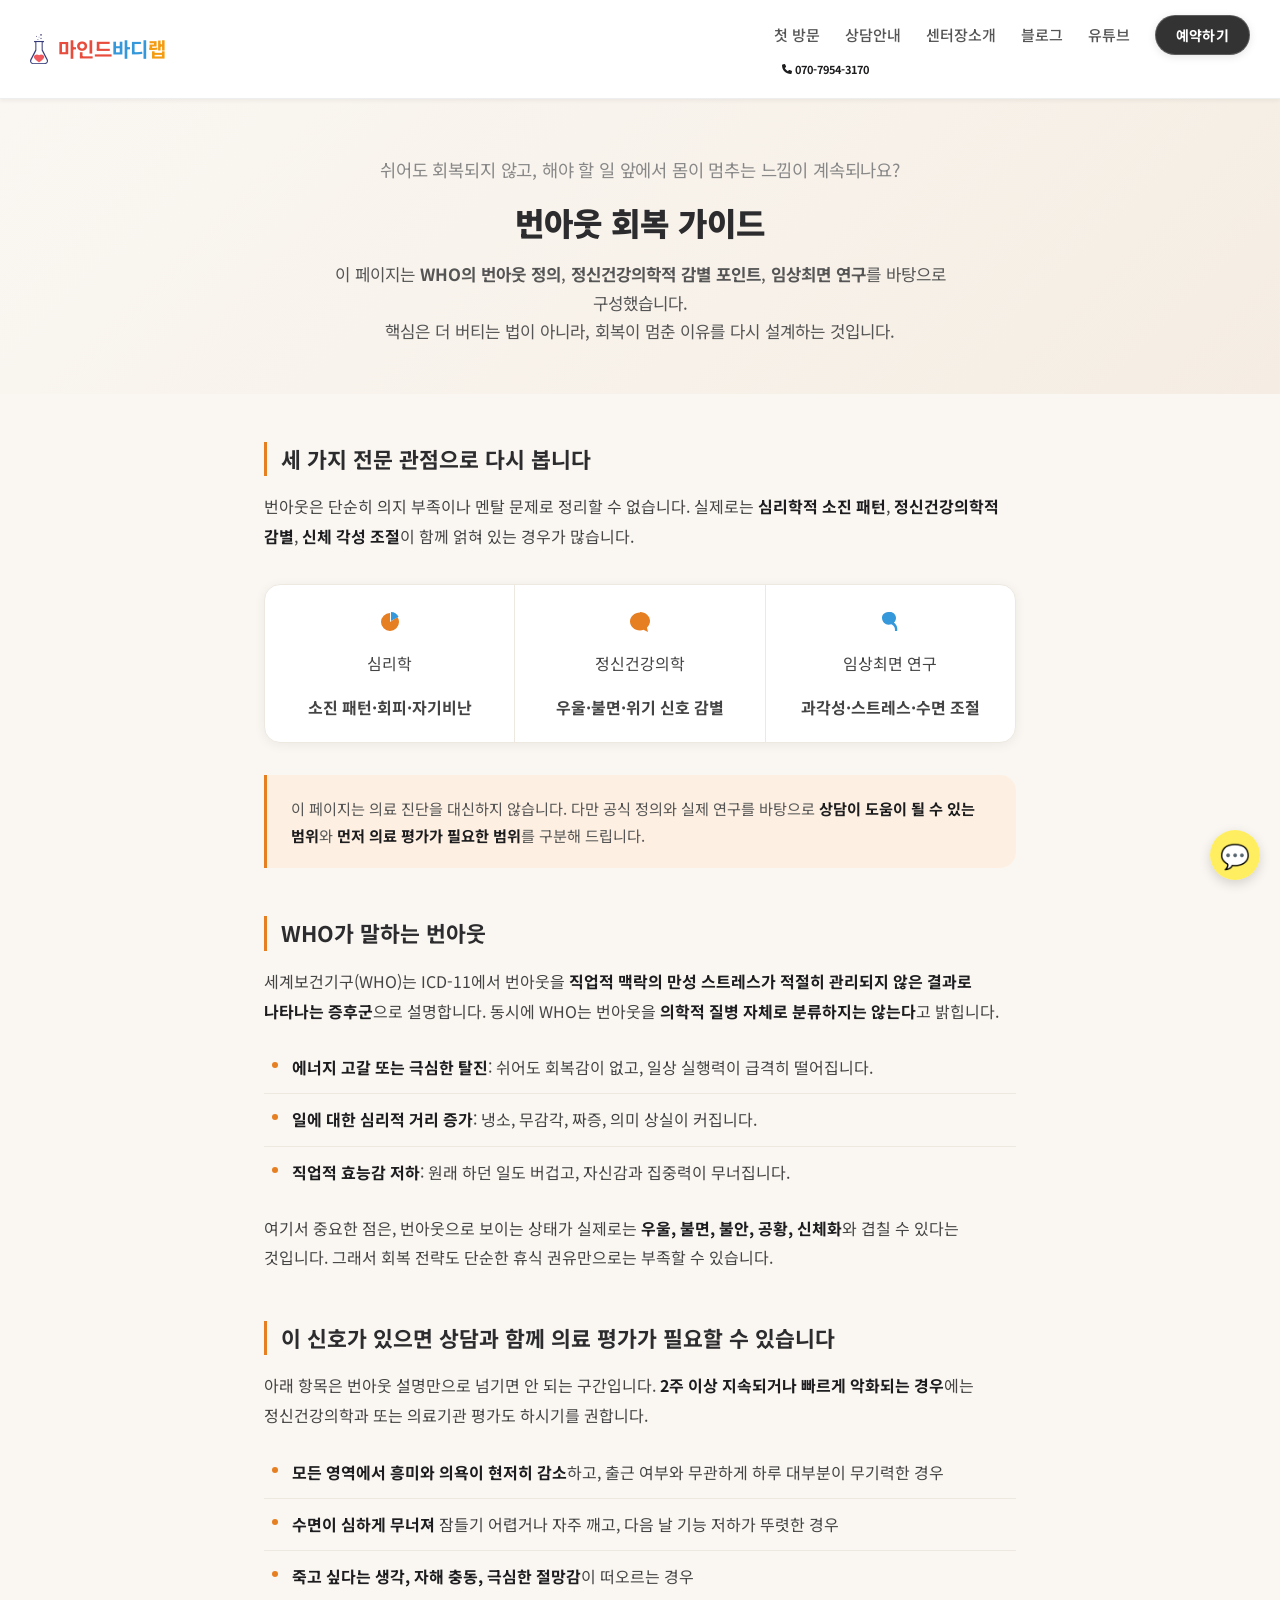
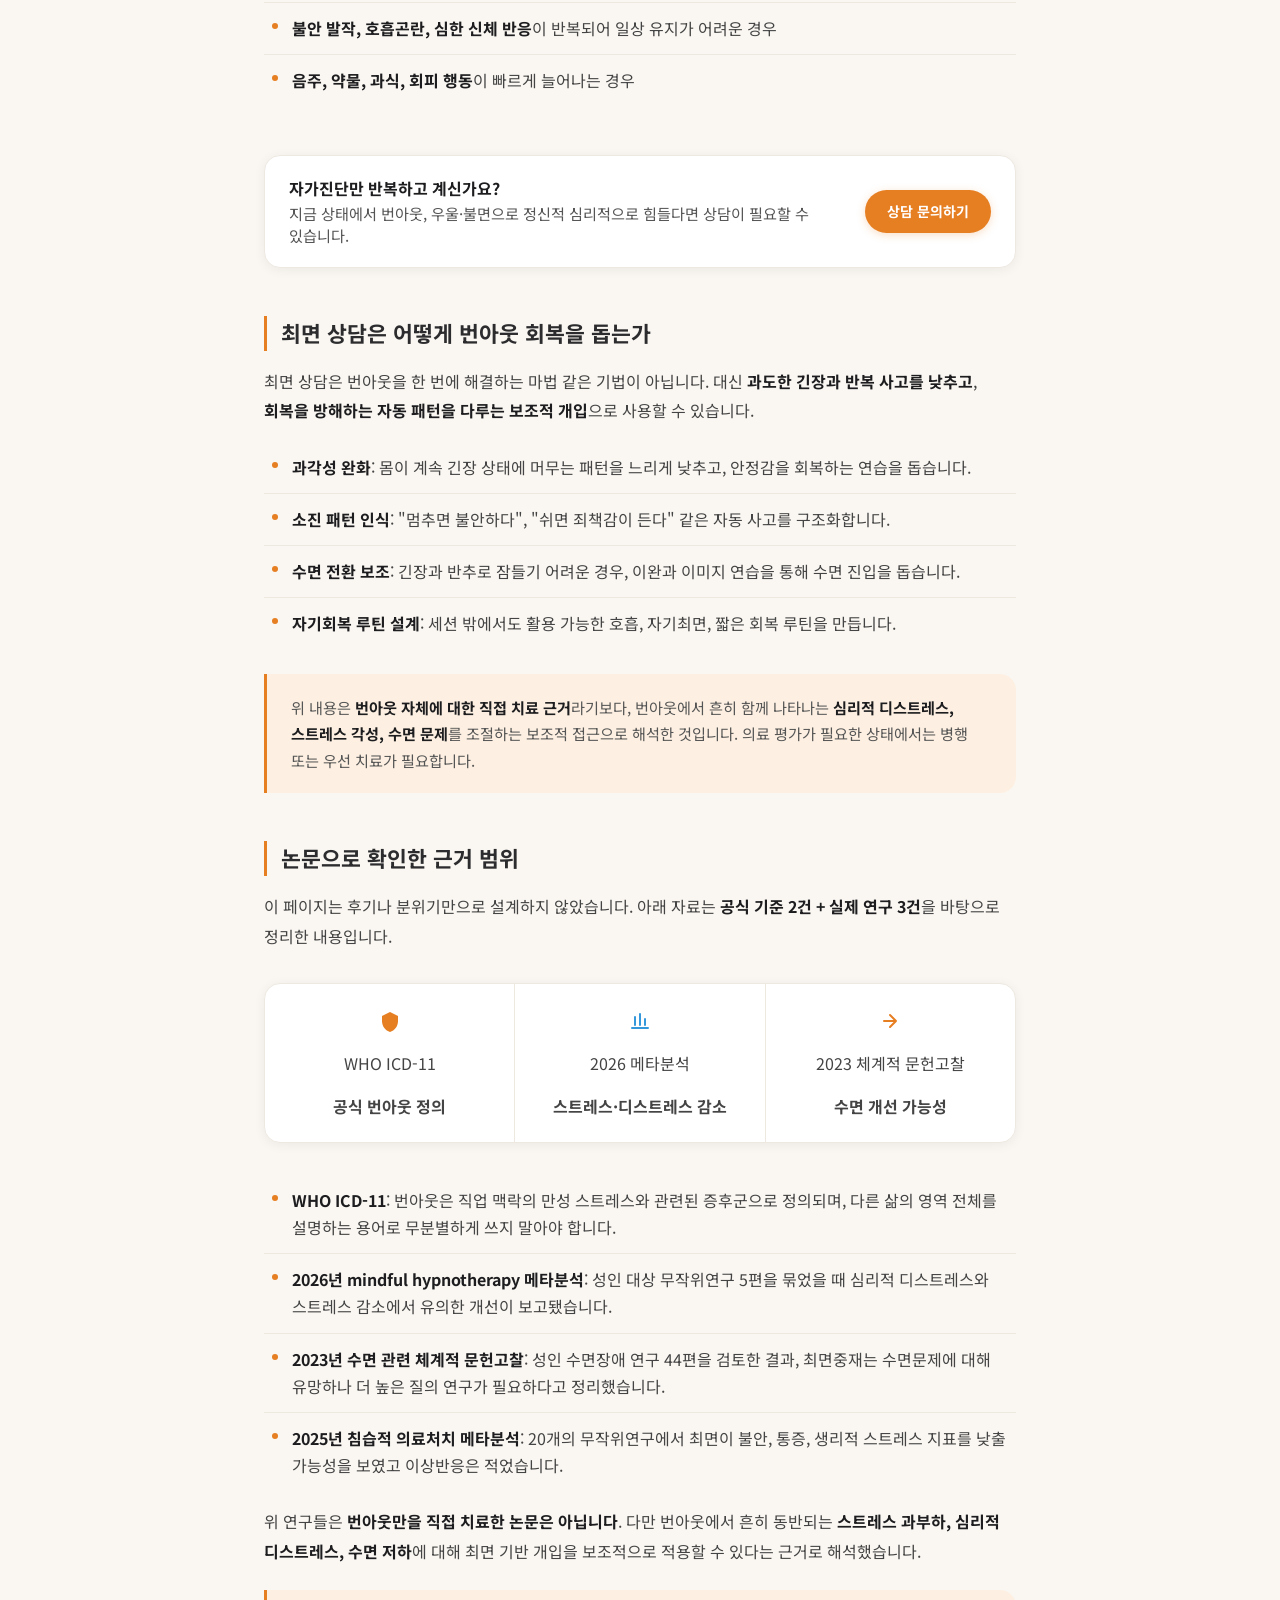
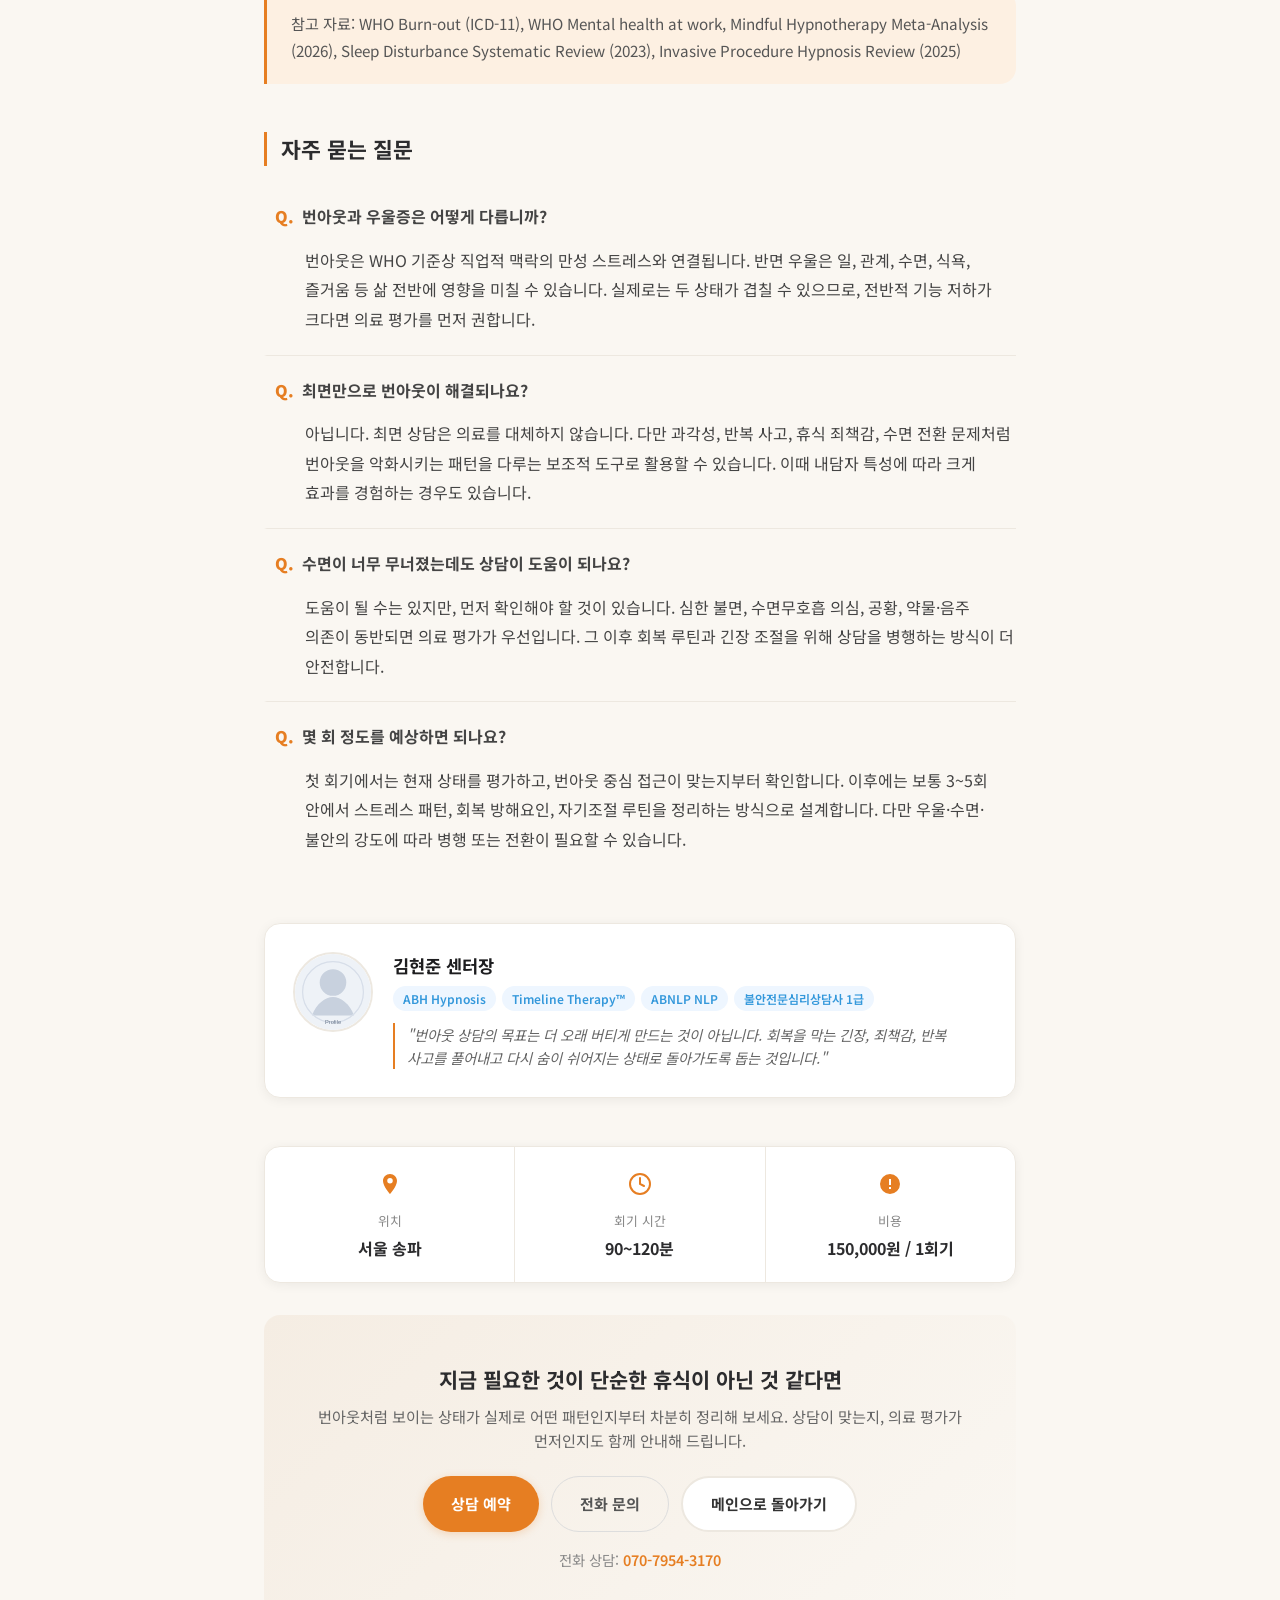
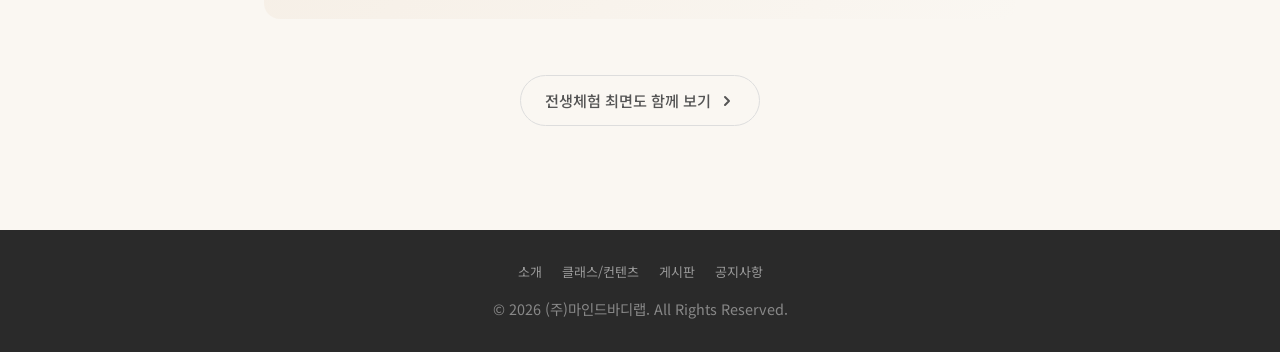
==== burnout/index.html @ a0feec64 "Add files via upload" ====
<!DOCTYPE html>
<html lang="ko">

<head>
    <!-- Google tag (gtag.js) -->
    <script async src="https://www.googletagmanager.com/gtag/js?id=G-MT1JPHGLQJ"></script>
    <script>
        window.dataLayer = window.dataLayer || [];
        function gtag() { dataLayer.push(arguments); }
        gtag('js', new Date());
        gtag('config', 'G-MT1JPHGLQJ');
    </script>

    <meta charset="UTF-8">
    <meta name="viewport" content="width=device-width, initial-scale=1.0">
    <title>번아웃 회복 가이드 | 마인드바디랩 최면상담센터</title>
    <meta name="description"
        content="WHO 기준 번아웃 정의, 우울·위기 신호, 심리학·정신건강의학·임상최면 연구를 바탕으로 한 번아웃 회복 접근을 안내합니다.">
    <meta name="keywords" content="번아웃, 번아웃 증상, 번아웃 상담, 번아웃 회복, 최면상담, 최면치료, 심리상담, 스트레스, 수면문제, 마인드바디랩">
    <link rel="shortcut icon" href="/images/favicon.ico">
    <link rel="apple-touch-icon" href="/images/favicon.ico">
    <meta property="og:title" content="번아웃 회복 가이드 | 마인드바디랩">
    <meta property="og:description" content="공식 정의와 실제 연구를 바탕으로, 번아웃의 신호와 감별 포인트, 최면상담의 보조적 활용 범위를 정리했습니다.">
    <meta property="og:image" content="https://www.mindbodylab.kr/images/og-image.png">
    <meta property="og:url" content="https://www.mindbodylab.kr/burnout/">
    <meta property="og:type" content="article">
    <link rel="canonical" href="https://www.mindbodylab.kr/burnout/">

    <script type="application/ld+json">
    {
        "@context": "https://schema.org",
        "@type": "Article",
        "headline": "번아웃 회복 가이드",
        "description": "WHO 기준 번아웃 정의, 우울·위기 신호, 심리학·정신건강의학·임상최면 연구를 바탕으로 한 번아웃 회복 접근을 안내합니다.",
        "author": {
            "@type": "Organization",
            "name": "마인드바디랩 최면상담센터"
        },
        "publisher": {
            "@type": "Organization",
            "name": "마인드바디랩 최면상담센터",
            "url": "https://www.mindbodylab.kr"
        }
    }
    </script>

    <style>
        /* 초기 렌더링용 최소 스타일 */
        * { margin: 0; padding: 0; box-sizing: border-box; }
        html { scroll-behavior: smooth; scroll-padding-top: 80px; -webkit-text-size-adjust: 100%; }
        body {
            margin: 0;
            font-family: -apple-system, BlinkMacSystemFont, 'Segoe UI', 'Malgun Gothic', sans-serif;
            color: #333;
            line-height: 1.6;
            overflow-x: hidden;
            background-color: #fdfdfd;
            word-break: keep-all;
            word-wrap: break-word;
            overflow-wrap: break-word;
            line-break: strict;
            -webkit-font-smoothing: antialiased;
            -moz-osx-font-smoothing: grayscale;
        }
        a { text-decoration: none; color: inherit; }
        ul { list-style: none; margin: 0; padding: 0; }
        header {
            display: flex;
            justify-content: space-between;
            align-items: center;
            padding: 15px 30px;
            background-color: #fff;
            border-bottom: 1px solid #eee;
            box-shadow: 0 2px 4px rgba(0, 0, 0, 0.05);
            position: sticky;
            top: 0;
            width: 100%;
            z-index: 1000;
        }
        .header-left .logo {
            display: flex;
            align-items: center;
            font-weight: bold;
            font-size: 20px;
            color: #333;
        }
        .header-left .logo img { height: 30px; margin-right: 10px; }
        .logo-red { color: #e74c3c; }
        .logo-blue { color: #3498db; }
        .logo-orange { color: #f39c12; }
        .desktop-nav ul { display: flex; align-items: center; }
        .desktop-nav ul li { margin-right: 25px; }
        .desktop-nav ul li:last-child { margin-right: 0; }
        .desktop-nav ul li a {
            display: block;
            padding: 5px 0;
            font-size: 15px;
            font-weight: 500;
            color: #555;
            transition: color 0.3s ease;
        }
        .desktop-nav ul li a:hover { color: #007bff; }
        .hamburger-menu {
            display: none;
            background: none;
            border: none;
            cursor: pointer;
            padding: 10px;
            font-size: 24px;
            color: #555;
            z-index: 1100;
        }
        .sub-hook__subtitle,
        .sub-section p,
        .sub-note,
        .sub-faq__a,
        .sub-cta__desc {
            line-break: strict;
        }
        @media (max-width: 768px) {
            .desktop-nav { display: none; }
            .hamburger-menu { display: block; }
            header { padding: 15px 20px; }
        }
    </style>

    <!-- 폰트 로딩 -->
    <link rel="preconnect" href="https://fonts.googleapis.com">
    <link rel="preconnect" href="https://fonts.gstatic.com" crossorigin>
    <link href="https://fonts.googleapis.com/css2?family=Noto+Sans+KR:wght@400;500;700;900&display=swap"
        rel="stylesheet" media="print"
        onload="this.media='all'; document.body.style.fontFamily='Noto Sans KR, sans-serif';">

    <!-- 공통/서브 페이지 CSS -->
    <link rel="stylesheet" href="/css/styles.css" media="print" onload="this.media='all'">
    <noscript><link rel="stylesheet" href="/css/styles.css"></noscript>
    <link rel="stylesheet" href="/css/subpage.css" media="print" onload="this.media='all'">
    <noscript><link rel="stylesheet" href="/css/subpage.css"></noscript>
    <link rel="stylesheet" href="/burnout/burnout.css" media="print" onload="this.media='all'">
    <noscript><link rel="stylesheet" href="/burnout/burnout.css"></noscript>

    <!-- 네이버 애널리틱스 -->
    <script type="text/javascript" src="//wcs.naver.net/wcslog.js"></script>
    <script type="text/javascript">
        if (!wcs_add) var wcs_add = {};
        wcs_add["wa"] = "s_18b747d78924";
        if (!_nasa) var _nasa = {};
        if (window.wcs) {
            wcs.inflow();
            wcs_do();
        }
    </script>
</head>

<body>
    <a href="#main-content" class="skip-link">본문으로 바로가기</a>
    <noscript><iframe src="https://www.googletagmanager.com/ns.html?id=GTM-NXVLC5NW" height="0" width="0"
            style="display:none;visibility:hidden"></iframe></noscript>

    <header>
        <div class="header-left">
            <a href="/" class="logo">
                <img src="/images/mindbodylab_icon.png" alt="MindbodyLab Icon"
                    onerror="this.onerror=null; this.src='https://placehold.co/100x100?text=Logo';">
                <span class="logo-text">
                    <span class="logo-red">마인드</span><span class="logo-blue">바디</span><span class="logo-orange">랩</span>
                </span>
            </a>
        </div>
        <div class="header-right">
            <nav class="desktop-nav">
                <ul>
                    <li><a href="/#conversion-core">첫 방문</a></li>
                    <li><a href="/#guide">상담안내</a></li>
                    <li><a href="/#director">센터장소개</a></li>
                    <li><a href="https://tinyurl.com/mrh4kwne" target="_blank" rel="noopener" data-gnb="blog">블로그</a></li>
                    <li><a href="https://tinyurl.com/5ffnfaws" target="_blank" rel="noopener" data-gnb="youtube">유튜브</a></li>
                    <li><a href="https://tinyurl.com/mwfb2zxx" target="_blank" rel="noopener" class="gnb-cta-btn" data-cta="gnb_reserve">예약하기</a></li>
                </ul>
            </nav>
            <a href="tel:070-7954-3170" class="header-call-btn" aria-label="전화 문의">
                <svg width="16" height="16" viewBox="0 0 512 512" fill="currentColor" aria-hidden="true"><path d="M164.9 24.6c-7.7-18.6-28-28.5-47.4-23.2l-88 24C12.1 30.2 0 46 0 64C0 311.4 200.6 512 448 512c18 0 33.8-12.1 38.6-29.5l24-88c5.3-19.4-4.6-39.7-23.2-47.4l-96-40c-16.3-6.8-35.2-2.1-46.3 11.6L304.7 368C234.3 334.7 177.3 277.7 144 207.3L193.3 167c13.7-11.2 18.4-30 11.6-46.3l-40-96z"/></svg>
                <span class="desktop-only-text">070-7954-3170</span>
            </a>
            <button class="hamburger-menu" id="hamburgerMenu"
                    aria-label="메뉴 열기" aria-expanded="false" aria-controls="mobileNavOverlay">
                <svg width="18" height="18" viewBox="0 0 448 512" fill="currentColor" aria-hidden="true"><path d="M0 96C0 78.3 14.3 64 32 64H416c17.7 0 32 14.3 32 32s-14.3 32-32 32H32C14.3 128 0 113.7 0 96zM0 256c0-17.7 14.3-32 32-32H416c17.7 0 32 14.3 32 32s-14.3 32-32 32H32c-17.7 0-32-14.3-32-32zM448 416c0 17.7-14.3 32-32 32H32c-17.7 0-32-14.3-32-32s14.3-32 32-32H416c17.7 0 32 14.3 32 32z"/></svg>
            </button>
        </div>
    </header>

    <div class="mobile-nav-overlay" id="mobileNavOverlay">
        <button class="close-menu" id="closeMenu" aria-label="메뉴 닫기">
            <svg width="18" height="18" viewBox="0 0 384 512" fill="currentColor" aria-hidden="true"><path d="M342.6 150.6c12.5-12.5 12.5-32.8 0-45.3s-32.8-12.5-45.3 0L192 210.7 86.6 105.4c-12.5-12.5-32.8-12.5-45.3 0s-12.5 32.8 0 45.3L146.7 256 41.4 361.4c-12.5 12.5-12.5 32.8 0 45.3s32.8 12.5 45.3 0L192 301.3 297.4 406.6c12.5 12.5 32.8 12.5 45.3 0s-12.5-32.8 0-45.3L237.3 256 342.6 150.6z"/></svg>
        </button>
        <nav>
            <ul>
                <li><a href="/#conversion-core">첫 방문</a></li>
                <li><a href="/#guide">상담안내</a></li>
                <li><a href="/#director">센터장소개</a></li>
                <li class="mobile-nav-divider" role="separator"></li>
                <li><a href="https://tinyurl.com/8smeynp4" target="_blank" rel="noopener" data-gnb="blog">블로그 <span class="external-icon" aria-label="새 탭에서 열기">↗</span></a></li>
                <li><a href="https://tinyurl.com/5ffnfaws" target="_blank" rel="noopener" data-gnb="youtube">유튜브 <span class="external-icon" aria-label="새 탭에서 열기">↗</span></a></li>
                <li><a href="https://tinyurl.com/44rtrms7" target="_blank" rel="noopener" class="gnb-cta-btn" data-cta="mobile_gnb_reserve">예약하기</a></li>
            </ul>
        </nav>
    </div>

        <!-- Hero -->
    <section class="sub-hook">
        <div class="sub-hook__inner">
            <p class="sub-hook__lead">
                쉬어도 회복되지 않고, 해야 할 일 앞에서 몸이 멈추는 느낌이 계속되나요?
            </p>
            <h1 class="sub-hook__title">번아웃 회복 가이드</h1>
            <p class="sub-hook__subtitle">
                이 페이지는 <strong>WHO의 번아웃 정의</strong>, <strong>정신건강의학적 감별 포인트</strong>,
                <strong>임상최면 연구</strong>를 바탕으로 구성했습니다.<br>
                핵심은 더 버티는 법이 아니라, 회복이 멈춘 이유를 다시 설계하는 것입니다.
            </p>
        </div>
    </section>

    <main id="main-content" class="sub-article">
        <!-- Expert Framework -->
        <section class="sub-section scroll-reveal">
            <h2 class="sub-section__title">세 가지 전문 관점으로 다시 봅니다</h2>
            <p>
                번아웃은 단순히 의지 부족이나 멘탈 문제로 정리할 수 없습니다.
                실제로는 <strong>심리학적 소진 패턴</strong>, <strong>정신건강의학적 감별</strong>,
                <strong>신체 각성 조절</strong>이 함께 얽혀 있는 경우가 많습니다.
            </p>
            <div class="sub-info-card">
                <div class="sub-info-card__item">
                    <div class="sub-info-card__icon">
                        <svg width="24" height="24" viewBox="0 0 24 24" fill="none" aria-hidden="true"><path d="M12 3a9 9 0 1 0 9 9c0-1.88-.58-3.62-1.57-5.05L12 12V3z" fill="#e67e22"/><path d="M13 2.05V11l7.54-4.35A9 9 0 0 0 13 2.05z" fill="#3498db"/></svg>
                    </div>
                    <p class="sub-info-card__label">심리학</p>
                    <p class="sub-info-card__value">소진 패턴·회피·자기비난</p>
                </div>
                <div class="sub-info-card__item">
                    <div class="sub-info-card__icon">
                        <svg width="24" height="24" viewBox="0 0 24 24" fill="none" aria-hidden="true"><path d="M12 2c5.52 0 10 4.03 10 9 0 2.54-1.18 4.84-3.07 6.47L20 22l-4.55-2.13c-1.08.36-2.23.55-3.45.55-5.52 0-10-4.03-10-9s4.48-9 10-9z" fill="#e67e22"/></svg>
                    </div>
                    <p class="sub-info-card__label">정신건강의학</p>
                    <p class="sub-info-card__value">우울·불면·위기 신호 감별</p>
                </div>
                <div class="sub-info-card__item">
                    <div class="sub-info-card__icon">
                        <svg width="24" height="24" viewBox="0 0 24 24" fill="none" aria-hidden="true"><path d="M12 2c3.31 0 6 2.69 6 6 0 1.82-.82 3.45-2.1 4.55.97.67 1.78 1.57 2.36 2.63.97 1.75 1.29 3.75.89 5.82h-2.2c.46-2.86-.77-5.17-3.54-6.67-.9.31-1.86.47-2.91.47C7.14 14.8 4 11.66 4 7.8S7.14 2 12 2z" fill="#3498db"/></svg>
                    </div>
                    <p class="sub-info-card__label">임상최면 연구</p>
                    <p class="sub-info-card__value">과각성·스트레스·수면 조절</p>
                </div>
            </div>
            <div class="sub-note">
                이 페이지는 의료 진단을 대신하지 않습니다. 다만 공식 정의와 실제 연구를 바탕으로
                <strong>상담이 도움이 될 수 있는 범위</strong>와 <strong>먼저 의료 평가가 필요한 범위</strong>를 구분해 드립니다.
            </div>
        </section>

        <!-- WHO Burnout Definition -->
        <section class="sub-section scroll-reveal">
            <h2 class="sub-section__title">WHO가 말하는 번아웃</h2>
            <p>
                세계보건기구(WHO)는 ICD-11에서 번아웃을
                <strong>직업적 맥락의 만성 스트레스가 적절히 관리되지 않은 결과로 나타나는 증후군</strong>으로 설명합니다.
                동시에 WHO는 번아웃을 <strong>의학적 질병 자체로 분류하지는 않는다</strong>고 밝힙니다.
            </p>
            <ul class="sub-list">
                <li><strong>에너지 고갈 또는 극심한 탈진</strong>: 쉬어도 회복감이 없고, 일상 실행력이 급격히 떨어집니다.</li>
                <li><strong>일에 대한 심리적 거리 증가</strong>: 냉소, 무감각, 짜증, 의미 상실이 커집니다.</li>
                <li><strong>직업적 효능감 저하</strong>: 원래 하던 일도 버겁고, 자신감과 집중력이 무너집니다.</li>
            </ul>
            <p>
                여기서 중요한 점은, 번아웃으로 보이는 상태가 실제로는 <strong>우울, 불면, 불안, 공황, 신체화</strong>와 겹칠 수 있다는 것입니다.
                그래서 회복 전략도 단순한 휴식 권유만으로는 부족할 수 있습니다.
            </p>
        </section>

        <!-- Warning Signs -->
        <section class="sub-section scroll-reveal">
            <h2 class="sub-section__title">이 신호가 있으면 상담과 함께 의료 평가가 필요할 수 있습니다</h2>
            <p>
                아래 항목은 번아웃 설명만으로 넘기면 안 되는 구간입니다.
                <strong>2주 이상 지속되거나 빠르게 악화되는 경우</strong>에는 정신건강의학과 또는 의료기관 평가도 하시기를 권합니다.
            </p>
            <ul class="sub-list">
                <li><strong>모든 영역에서 흥미와 의욕이 현저히 감소</strong>하고, 출근 여부와 무관하게 하루 대부분이 무기력한 경우</li>
                <li><strong>수면이 심하게 무너져</strong> 잠들기 어렵거나 자주 깨고, 다음 날 기능 저하가 뚜렷한 경우</li>
                <li><strong>죽고 싶다는 생각, 자해 충동, 극심한 절망감</strong>이 떠오르는 경우</li>
                <li><strong>불안 발작, 호흡곤란, 심한 신체 반응</strong>이 반복되어 일상 유지가 어려운 경우</li>
                <li><strong>음주, 약물, 과식, 회피 행동</strong>이 빠르게 늘어나는 경우</li>
            </ul>      
        </section>

        <!-- Mid CTA -->
        <div class="sub-mid-cta scroll-reveal">
            <div class="sub-mid-cta__text">
                <strong>자가진단만 반복하고 계신가요?</strong>
                지금 상태에서 번아웃, 우울·불면으로 정신적 심리적으로 힘들다면 상담이 필요할 수 있습니다.
            </div>
            <a href="https://tinyurl.com/mwfb2zxx" target="_blank" rel="noopener"
               class="sub-mid-cta__link" data-cta="sub_mid_reserve_burnout">
                상담 문의하기
            </a>
        </div>

        <!-- Hypnosis Approach -->
        <section class="sub-section scroll-reveal">
            <h2 class="sub-section__title">최면 상담은 어떻게 번아웃 회복을 돕는가</h2>
            <p>
                최면 상담은 번아웃을 한 번에 해결하는 마법 같은 기법이 아닙니다.
                대신 <strong>과도한 긴장과 반복 사고를 낮추고</strong>, <strong>회복을 방해하는 자동 패턴을 다루는 보조적 개입</strong>으로 사용할 수 있습니다.
            </p>
            <ul class="sub-list">
                <li><strong>과각성 완화</strong>: 몸이 계속 긴장 상태에 머무는 패턴을 느리게 낮추고, 안정감을 회복하는 연습을 돕습니다.</li>
                <li><strong>소진 패턴 인식</strong>: "멈추면 불안하다", "쉬면 죄책감이 든다" 같은 자동 사고를 구조화합니다.</li>
                <li><strong>수면 전환 보조</strong>: 긴장과 반추로 잠들기 어려운 경우, 이완과 이미지 연습을 통해 수면 진입을 돕습니다.</li>
                <li><strong>자기회복 루틴 설계</strong>: 세션 밖에서도 활용 가능한 호흡, 자기최면, 짧은 회복 루틴을 만듭니다.</li>
            </ul>
            <div class="sub-note">
                위 내용은 <strong>번아웃 자체에 대한 직접 치료 근거</strong>라기보다,
                번아웃에서 흔히 함께 나타나는 <strong>심리적 디스트레스, 스트레스 각성, 수면 문제</strong>를 조절하는 보조적 접근으로 해석한 것입니다.
                의료 평가가 필요한 상태에서는 병행 또는 우선 치료가 필요합니다.
            </div>
        </section>

        <!-- Research and Social Proof -->
        <section class="sub-section scroll-reveal">
            <h2 class="sub-section__title">논문으로 확인한 근거 범위</h2>
            <p>
                이 페이지는 후기나 분위기만으로 설계하지 않았습니다.
                아래 자료는 <strong>공식 기준 2건 + 실제 연구 3건</strong>을 바탕으로 정리한 내용입니다.
            </p>
            <div class="sub-info-card">
                <div class="sub-info-card__item">
                    <div class="sub-info-card__icon">
                        <svg width="24" height="24" viewBox="0 0 24 24" fill="none" aria-hidden="true"><path d="M12 3l8 4v5c0 5.25-3.44 9.52-8 11-4.56-1.48-8-5.75-8-11V7l8-4z" fill="#e67e22"/></svg>
                    </div>
                    <p class="sub-info-card__label">WHO ICD-11</p>
                    <p class="sub-info-card__value">공식 번아웃 정의</p>
                </div>
                <div class="sub-info-card__item">
                    <div class="sub-info-card__icon">
                        <svg width="24" height="24" viewBox="0 0 24 24" fill="none" aria-hidden="true"><path d="M4 19h16M7 16V8m5 8V5m5 11v-6" stroke="#3498db" stroke-width="2" stroke-linecap="round"/></svg>
                    </div>
                    <p class="sub-info-card__label">2026 메타분석</p>
                    <p class="sub-info-card__value">스트레스·디스트레스 감소</p>
                </div>
                <div class="sub-info-card__item">
                    <div class="sub-info-card__icon">
                        <svg width="24" height="24" viewBox="0 0 24 24" fill="none" aria-hidden="true"><path d="M6 12h12M12 6l6 6-6 6" stroke="#e67e22" stroke-width="2" stroke-linecap="round" stroke-linejoin="round"/></svg>
                    </div>
                    <p class="sub-info-card__label">2023 체계적 문헌고찰</p>
                    <p class="sub-info-card__value">수면 개선 가능성</p>
                </div>
            </div>
            <ul class="sub-list">
                <li>
                    <strong>WHO ICD-11</strong>:
                    번아웃은 직업 맥락의 만성 스트레스와 관련된 증후군으로 정의되며,
                    다른 삶의 영역 전체를 설명하는 용어로 무분별하게 쓰지 말아야 합니다.
                </li>
                <li>
                    <strong>2026년 mindful hypnotherapy 메타분석</strong>:
                    성인 대상 무작위연구 5편을 묶었을 때 심리적 디스트레스와 스트레스 감소에서 유의한 개선이 보고됐습니다.
                </li>
                <li>
                    <strong>2023년 수면 관련 체계적 문헌고찰</strong>:
                    성인 수면장애 연구 44편을 검토한 결과, 최면중재는 수면문제에 대해 유망하나 더 높은 질의 연구가 필요하다고 정리했습니다.
                </li>
                <li>
                    <strong>2025년 침습적 의료처치 메타분석</strong>:
                    20개의 무작위연구에서 최면이 불안, 통증, 생리적 스트레스 지표를 낮출 가능성을 보였고 이상반응은 적었습니다.
                </li>
            </ul>
            <p>
                위 연구들은 <strong>번아웃만을 직접 치료한 논문은 아닙니다</strong>.
                다만 번아웃에서 흔히 동반되는 <strong>스트레스 과부하, 심리적 디스트레스, 수면 저하</strong>에 대해
                최면 기반 개입을 보조적으로 적용할 수 있다는 근거로 해석했습니다.
            </p>
            <div class="sub-note">
                참고 자료:
                <a href="https://www.who.int/news/item/28-05-2019-burn-out-an-occupational-phenomenon-international-classification-of-diseases" target="_blank" rel="noopener">WHO Burn-out (ICD-11)</a>,
                <a href="https://www.who.int/news-room/fact-sheets/detail/mental-health-at-work" target="_blank" rel="noopener">WHO Mental health at work</a>,
                <a href="https://www.mdpi.com/2076-328X/16/1/107" target="_blank" rel="noopener">Mindful Hypnotherapy Meta-Analysis (2026)</a>,
                <a href="https://pubmed.ncbi.nlm.nih.gov/37399315/" target="_blank" rel="noopener">Sleep Disturbance Systematic Review (2023)</a>,
                <a href="https://www.sciencedirect.com/science/article/pii/S0022399925000819" target="_blank" rel="noopener">Invasive Procedure Hypnosis Review (2025)</a>
            </div>
        </section>

        <!-- FAQ -->
        <section class="sub-section scroll-reveal">
            <h2 class="sub-section__title">자주 묻는 질문</h2>
            <div class="sub-faq">
                <div class="sub-faq__item">
                    <p class="sub-faq__q">번아웃과 우울증은 어떻게 다릅니까?</p>
                    <p class="sub-faq__a">
                        번아웃은 WHO 기준상 직업적 맥락의 만성 스트레스와 연결됩니다.
                        반면 우울은 일, 관계, 수면, 식욕, 즐거움 등 삶 전반에 영향을 미칠 수 있습니다.
                        실제로는 두 상태가 겹칠 수 있으므로, 전반적 기능 저하가 크다면 의료 평가를 먼저 권합니다.
                    </p>
                </div>
                <div class="sub-faq__item">
                    <p class="sub-faq__q">최면만으로 번아웃이 해결되나요?</p>
                    <p class="sub-faq__a">
                        아닙니다. 최면 상담은 의료를 대체하지 않습니다.
                        다만 과각성, 반복 사고, 휴식 죄책감, 수면 전환 문제처럼 번아웃을 악화시키는 패턴을 다루는 보조적 도구로 활용할 수 있습니다. 이때 내담자 특성에 따라 크게 효과를 경험하는 경우도 있습니다.
                    </p>
                </div>
                <div class="sub-faq__item">
                    <p class="sub-faq__q">수면이 너무 무너졌는데도 상담이 도움이 되나요?</p>
                    <p class="sub-faq__a">
                        도움이 될 수는 있지만, 먼저 확인해야 할 것이 있습니다.
                        심한 불면, 수면무호흡 의심, 공황, 약물·음주 의존이 동반되면 의료 평가가 우선입니다.
                        그 이후 회복 루틴과 긴장 조절을 위해 상담을 병행하는 방식이 더 안전합니다.
                    </p>
                </div>
                <div class="sub-faq__item">
                    <p class="sub-faq__q">몇 회 정도를 예상하면 되나요?</p>
                    <p class="sub-faq__a">
                        첫 회기에서는 현재 상태를 평가하고, 번아웃 중심 접근이 맞는지부터 확인합니다.
                        이후에는 보통 3~5회 안에서 스트레스 패턴, 회복 방해요인, 자기조절 루틴을 정리하는 방식으로 설계합니다.
                        다만 우울·수면·불안의 강도에 따라 병행 또는 전환이 필요할 수 있습니다.
                    </p>
                </div>
            </div>
        </section>

        <!-- Director -->
        <div class="sub-director scroll-reveal">
            <img src="/images/director-placeholder.svg" alt="김현준 센터장"
                 class="sub-director__photo">
            <div class="sub-director__info">
                <p class="sub-director__name">김현준 센터장</p>
                <div class="sub-director__creds">
                    <span class="sub-director__badge">ABH Hypnosis</span>
                    <span class="sub-director__badge">Timeline Therapy™</span>
                    <span class="sub-director__badge">ABNLP NLP</span>
                    <span class="sub-director__badge">불안전문심리상담사 1급</span>
                </div>
                <p class="sub-director__quote">
                    "번아웃 상담의 목표는 더 오래 버티게 만드는 것이 아닙니다.
                    회복을 막는 긴장, 죄책감, 반복 사고를 풀어내고 다시 숨이 쉬어지는 상태로 돌아가도록 돕는 것입니다."
                </p>
            </div>
        </div>

        <!-- Practical Info -->
        <div class="sub-info-card scroll-reveal">
            <div class="sub-info-card__item">
                <div class="sub-info-card__icon">
                    <svg width="24" height="24" viewBox="0 0 24 24" fill="none" aria-hidden="true"><path d="M12 2C8.13 2 5 5.13 5 9c0 5.25 7 13 7 13s7-7.75 7-13c0-3.87-3.13-7-7-7zm0 9.5A2.5 2.5 0 1 1 12 6a2.5 2.5 0 0 1 0 5.5z" fill="#e67e22"/></svg>
                </div>
                <p class="sub-info-card__label">위치</p>
                <p class="sub-info-card__value">서울 송파</p>
            </div>
            <div class="sub-info-card__item">
                <div class="sub-info-card__icon">
                    <svg width="24" height="24" viewBox="0 0 24 24" fill="none" aria-hidden="true"><circle cx="12" cy="12" r="10" stroke="#e67e22" stroke-width="2"/><path d="M12 6v6l4 2" stroke="#e67e22" stroke-width="2" stroke-linecap="round"/></svg>
                </div>
                <p class="sub-info-card__label">회기 시간</p>
                <p class="sub-info-card__value">90~120분</p>
            </div>
            <div class="sub-info-card__item">
                <div class="sub-info-card__icon">
                    <svg width="24" height="24" viewBox="0 0 24 24" fill="none" aria-hidden="true"><path d="M12 2a10 10 0 1 0 0 20 10 10 0 0 0 0-20zm1 15h-2v-2h2v2zm0-4h-2V7h2v6z" fill="#e67e22"/></svg>
                </div>
                <p class="sub-info-card__label">비용</p>
                <p class="sub-info-card__value">150,000원 / 1회기</p>
            </div>
        </div>

        <!-- Final CTA -->
        <div class="sub-cta scroll-reveal">
            <p class="sub-cta__title">지금 필요한 것이 단순한 휴식이 아닌 것 같다면</p>
            <p class="sub-cta__desc">
                번아웃처럼 보이는 상태가 실제로 어떤 패턴인지부터 차분히 정리해 보세요.
                상담이 맞는지, 의료 평가가 먼저인지도 함께 안내해 드립니다.
            </p>
            <div class="sub-cta__buttons">
                <a href="https://tinyurl.com/mwfb2zxx" target="_blank" rel="noopener"
                   class="sub-cta__btn sub-cta__btn--primary" data-cta="sub_bottom_reserve_burnout">
                    상담 예약
                </a>
                <a href="tel:070-7954-3170"
                   class="sub-cta__btn sub-cta__btn--ghost" data-cta="sub_bottom_call_burnout">
                    전화 문의
                </a>
                <a href="/" class="sub-cta__btn sub-cta__btn--secondary">
                    메인으로 돌아가기
                </a>
            </div>
            <p class="sub-cta__phone">
                전화 상담: <a href="tel:070-7954-3170">070-7954-3170</a>
            </p>
        </div>

        <!-- Cross Link -->
        <div class="sub-cross-link scroll-reveal">
            <a href="/pastlife/" class="sub-cross-link__btn">
                전생체험 최면도 함께 보기
                <svg width="16" height="16" viewBox="0 0 16 16" fill="none" aria-hidden="true">
                    <path d="M6 4l4 4-4 4" stroke="currentColor" stroke-width="2" stroke-linecap="round" stroke-linejoin="round"/>
                </svg>
            </a>
        </div>
    </main>

    <footer class="copyright">
        <nav class="footer-links" aria-label="외부 링크">
            <a href="https://m.site.naver.com/1NVuG" target="_blank" rel="noopener">소개</a>
            <a href="https://tinyurl.com/58m9r36y" target="_blank" rel="noopener">클래스/컨텐츠</a>
            <a href="https://tinyurl.com/3mu8hpx5" target="_blank" rel="noopener">게시판</a>
            <a href="https://m.site.naver.com/1NVux" target="_blank" rel="noopener">공지사항</a>
        </nav>
        <p>&copy; 2026 (주)마인드바디랩. All Rights Reserved.</p>
    </footer>

    <div class="sticky-cta" role="region" aria-label="빠른 상담 버튼">
        <div class="sticky-cta__wrap">
            <a class="sticky-cta__btn sticky-cta__btn--primary"
               href="https://m.site.naver.com/1O0dx"
               target="_blank" rel="noopener"
               data-cta="sticky_reserve">
                상담 예약
            </a>
            <a class="sticky-cta__btn sticky-cta__btn--ghost"
               href="tel:070-7954-3170"
               data-cta="sticky_call">
                전화 문의
            </a>
        </div>
    </div>

    <a href="https://tinyurl.com/mwe4anyw" target="_blank" rel="noopener" class="chat-bubble-link" data-cta="chat_bubble">
        <div class="chat-bubble">💬</div>
    </a>

    <script>(function (w, d, s, l, i) {
            w[l] = w[l] || []; w[l].push({ 'gtm.start': new Date().getTime(), event: 'gtm.js' });
            var f = d.getElementsByTagName(s)[0], j = d.createElement(s), dl = l != 'dataLayer' ? '&l=' + l : '';
            j.async = true; j.src = 'https://www.googletagmanager.com/gtm.js?id=' + i + dl;
            f.parentNode.insertBefore(j, f);
        })(window, document, 'script', 'dataLayer', 'GTM-NXVLC5NW');</script>

    <script>
        (function () {
            'use strict';
            document.addEventListener('DOMContentLoaded', function () {
                var hamburgerMenu = document.getElementById('hamburgerMenu');
                var mobileNavOverlay = document.getElementById('mobileNavOverlay');
                var closeMenu = document.getElementById('closeMenu');
                if (hamburgerMenu && mobileNavOverlay && closeMenu) {
                    var closeMobileMenu = function () {
                        mobileNavOverlay.classList.remove('active');
                        document.body.style.overflow = '';
                        hamburgerMenu.setAttribute('aria-expanded', 'false');
                    };
                    hamburgerMenu.addEventListener('click', function () {
                        mobileNavOverlay.classList.add('active');
                        document.body.style.overflow = 'hidden';
                        hamburgerMenu.setAttribute('aria-expanded', 'true');
                    });
                    closeMenu.addEventListener('click', closeMobileMenu);
                    mobileNavOverlay.addEventListener('click', function (e) {
                        if (e.target === mobileNavOverlay) closeMobileMenu();
                    });
                    mobileNavOverlay.querySelectorAll('a').forEach(function (link) {
                        link.addEventListener('click', closeMobileMenu);
                    });
                    document.addEventListener('keydown', function (e) {
                        if (e.key === 'Escape' && mobileNavOverlay.classList.contains('active')) closeMobileMenu();
                    });
                    window.addEventListener('resize', function () {
                        if (window.innerWidth >= 768) closeMobileMenu();
                    });
                }

                document.addEventListener('click', function (e) {
                    var anchor = e.target.closest && e.target.closest('a[data-cta]');
                    if (!anchor) return;
                    var ctaName = anchor.getAttribute('data-cta');
                    if (window.dataLayer && Array.isArray(window.dataLayer)) {
                        window.dataLayer.push({ event: 'cta_click', cta: ctaName });
                    }
                    if (typeof gtag !== 'undefined') {
                        gtag('event', 'cta_click', { 'event_category': 'cta', 'event_label': ctaName });
                    }
                });

                document.addEventListener('click', function (e) {
                    var gnbLink = e.target.closest && e.target.closest('[data-gnb]');
                    if (!gnbLink) return;
                    var linkTarget = gnbLink.getAttribute('data-gnb');
                    if (window.dataLayer && Array.isArray(window.dataLayer)) {
                        window.dataLayer.push({ event: 'gnb_external_click', link_target: linkTarget });
                    }
                    if (typeof gtag !== 'undefined') {
                        gtag('event', 'gnb_external_click', { 'event_category': 'gnb', 'event_label': linkTarget });
                    }
                });
            });
        })();
    </script>

    <script>
        (function () {
            'use strict';
            if (window.matchMedia('(prefers-reduced-motion: reduce)').matches) return;
            var observer = new IntersectionObserver(function (entries) {
                entries.forEach(function (entry) {
                    if (entry.isIntersecting) {
                        entry.target.classList.add('is-visible');
                        observer.unobserve(entry.target);
                    }
                });
            }, { threshold: 0.15, rootMargin: '0px 0px -40px 0px' });
            document.querySelectorAll('.scroll-reveal').forEach(function (el) {
                observer.observe(el);
            });
        })();
    </script>
</body>

</html>
---- css/styles.css ----
/* ===== 마인드바디랩 메인 스타일시트 ===== */
/* 비차단 로딩: media="print" onload="this.media='all'" */
/* P2-01: 인라인 CSS에서 추출된 비크리티컬 스타일
   - 크리티컬 CSS(헤더, 히어로, 기본 리셋)는 index.html 인라인에 유지
   - P2-04: 인라인 style 속성 대체 유틸리티 클래스 포함
   - [CP-01/02] 전역 폰트 설정(text-size-adjust, font-smoothing)은
     index.html 인라인 html{}/body{}에 선언됨 — 여기서 중복 선언 금지 */

/* ============================================
   [P1-05] skip navigation — 접근성 바로가기 링크
   ============================================ */
.skip-link {
    position: absolute;
    top: -40px;
    left: 0;
    background: #007bff;
    color: #fff;
    padding: 8px 16px;
    z-index: 10000;
    font-size: 14px;
}
.skip-link:focus {
    top: 0;
}

/* ============================================
   고민 이야기 섹션 (#journey)
   ============================================ */
#journey {
    width: 100%;
    background-color: #fdfdfd;
    word-break: keep-all;
}

#journey .story-panel {
    padding: 7rem 1.5rem;
    display: flex;
    justify-content: center;
    align-items: center;
    box-sizing: border-box;
    text-align: center;
}

#journey .story-panel.dark {
    background-color: #1f2428;
    color: #e8e8e8;
}

#journey .story-panel.light {
    background-color: #fdfdfd;
    color: #333;
}

#journey .story-panel-content {
    max-width: 800px;
    width: 100%;
    opacity: 0;
    transform: translateY(30px);
    transition: opacity 0.8s ease-out, transform 0.8s ease-out;
}

#journey .story-panel-content.is-visible {
    opacity: 1;
    transform: translateY(0);
}

#journey .story-panel h2 {
    font-size: 2.8rem;
    font-weight: 700;
    line-height: 1.4;
    margin: 0;
}

#journey .story-panel p {
    font-size: 1.2rem;
    font-weight: 400;
    line-height: 1.8;
    margin: 1.5rem auto 0 auto;
    max-width: 90%;
    color: #5a5a5a;
}

#journey .story-panel.dark p {
    color: #b0b0b0;
}

#journey .story-panel h2.quote {
    font-size: 1.6rem;
    font-weight: 500;
    color: #999;
    line-height: 1.7;
}

#journey .highlight-text {
    font-weight: 700;
    position: relative;
    display: inline-block;
}

#journey .highlight-text::after {
    content: '';
    position: absolute;
    bottom: -4px;
    left: 0;
    width: 100%;
    height: 6px;
    border-radius: 3px;
    opacity: 0.6;
}

#journey .story-panel.light .highlight-text::after {
    background-color: #ffde59;
}

#journey .story-panel.dark .highlight-text::after {
    background-color: #59d4ff;
}

#journey .final-conclusion {
    font-size: 2.8rem;
    font-weight: 900;
    color: #0056b3;
}

#journey .recommendation {
    font-size: 2.2rem;
    font-weight: 600;
    line-height: 1.6;
}

/* ============================================
   정보 패널 (.info-panel) — 치유 원리 등
   ============================================ */
.info-panel {
    padding: 5rem 1.5rem;
    display: flex;
    justify-content: center;
    align-items: center;
    box-sizing: border-box;
    text-align: center;
}

.info-panel.dark {
    background-color: #1f2428;
    color: #e8e8e8;
}

.info-panel.light {
    background-color: #fdfdfd;
    color: #333;
}

.info-panel-content {
    max-width: 800px;
    width: 100%;
    text-align: center;
    opacity: 0;
    transform: translateY(30px);
    transition: opacity 0.8s ease-out, transform 0.8s ease-out;
}

.info-panel-content.is-visible {
    opacity: 1;
    transform: translateY(0);
}

.sub-heading {
    font-size: 2.5rem;
    font-weight: 700;
    line-height: 1.4;
    margin: 0 0 2rem 0;
    border-bottom: 3px solid #007bff;
    padding-bottom: 1rem;
    text-align: center;
    color: #333;
}

/* [P2-DoD] !important 제거 — .info-panel.dark/light 특이도로 충분 */
.info-panel.dark .sub-heading {
    color: #e8e8e8;
    border-bottom-color: #59d4ff;
}

.info-panel.light .sub-heading {
    color: #333;
    border-bottom-color: #007bff;
}

.main-text {
    font-size: 1.4rem;
    font-weight: 500;
    line-height: 1.6;
    margin: 1.5rem 0;
    text-align: center;
    color: #333;
}

/* [P2-DoD] !important 제거 */
.info-panel.dark .main-text {
    color: #e8e8e8;
}

.info-panel.light .main-text {
    color: #333;
}

.sub-text {
    font-size: 1.1rem;
    font-weight: 400;
    line-height: 1.7;
    margin: 1rem 0;
    text-align: center;
    color: #666;
}

/* [P2-DoD] !important 제거 */
.info-panel.dark .sub-text {
    color: #b0b0b0;
}

.info-panel.light .sub-text {
    color: #666;
}

.text-red {
    color: #e74c3c;
    font-weight: 700;
}

.brand-text {
    font-size: 1.8rem;
    margin: 1.5rem 0;
}

.highlight-box-yellow {
    background-color: #fff9c4;
    border: 2px solid #f1c40f;
    border-radius: 12px;
    padding: 2rem;
    margin: 2rem 0;
}

.highlight-box-yellow p {
    margin: 0;
    font-size: 1.2rem;
    font-weight: 500;
    color: #333;
}

/* ============================================
   예약 위젯 (.booking-widget)
   ============================================ */
.booking-widget-container {
    display: flex;
    justify-content: center;
    padding: 2rem 1rem;
}

.booking-widget {
    max-width: 600px;
    width: 100%;
    background-color: #fff;
    border: 1px solid #e0e0e0;
    border-radius: 8px;
    padding: 16px;
    display: flex;
    align-items: center;
    justify-content: space-between;
    flex-wrap: wrap;
    gap: 16px;
    box-sizing: border-box;
}

.booking-widget .location-info {
    display: flex;
    align-items: center;
    gap: 12px;
    flex-grow: 1;
}

.booking-widget .location-icon svg {
    width: 32px;
    height: 32px;
    flex-shrink: 0;
}

.booking-widget .location-text h4 {
    margin: 0 0 4px 0;
    font-size: 16px;
    font-weight: 600;
    color: #222;
}

.booking-widget .location-text p {
    margin: 0;
    font-size: 13px;
    color: #666;
}

.booking-widget .booking-buttons {
    flex-shrink: 0;
}

.btn-modern-ghost {
    display: inline-flex;
    align-items: center;
    gap: 8px;
    background-color: transparent;
    color: #333;
    padding: 12px 24px;
    border: 2px solid #333;
    border-radius: 8px;
    font-size: 16px;
    font-weight: 700;
    text-decoration: none;
    cursor: pointer;
    transition: all 0.3s ease;
}

.btn-modern-ghost:hover {
    background-color: #333;
    color: #fff;
}

/* ============================================
   채팅 버블 (.chat-bubble)
   ============================================ */
.chat-bubble {
    position: fixed;
    bottom: 20px;
    right: 20px;
    background-color: #ffeb3b;
    color: #333;
    width: 50px;
    height: 50px;
    border-radius: 50%;
    display: flex;
    justify-content: center;
    align-items: center;
    font-size: 24px;
    box-shadow: 0 4px 8px rgba(0, 0, 0, 0.2);
    cursor: pointer;
    z-index: 100;
    transition: transform 0.3s ease;
}

.chat-bubble:hover {
    transform: scale(1.1);
}

/* ============================================
   상담 리스트 (.consultation-list)
   ============================================ */
.consultation-list {
    list-style: none;
    padding: 0;
    margin: 2rem 0;
    text-align: left;
    max-width: 600px;
    margin-left: auto;
    margin-right: auto;
}

.consultation-list li {
    padding: 0.8rem 1rem;
    margin: 0.5rem 0;
    background-color: rgba(255, 255, 255, 0.1);
    border-radius: 8px;
    font-size: 1.1rem;
    font-weight: 500;
    border-left: 4px solid #59d4ff;
}

/* ============================================
   프로그램 그리드 (.program-grid, .program-card)
   ============================================ */
.program-grid {
    display: grid;
    grid-template-columns: repeat(auto-fit, minmax(250px, 1fr));
    gap: 2rem;
    margin: 3rem 0;
}

.program-card {
    background-color: rgba(255, 255, 255, 0.1);
    border-radius: 12px;
    padding: 2rem;
    transition: transform 0.3s ease, box-shadow 0.3s ease;
}

.program-card:hover {
    transform: translateY(-5px);
    box-shadow: 0 10px 25px rgba(0, 0, 0, 0.2);
}

.program-card h3 {
    font-size: 1.4rem;
    font-weight: 700;
    margin: 0 0 1rem 0;
    color: #59d4ff;
}

.program-card p {
    font-size: 1rem;
    line-height: 1.6;
    margin: 0;
}

/* ============================================
   센터장 프로필 (.director-profile)
   ============================================ */
.director-profile {
    display: grid;
    grid-template-columns: 200px 1fr;
    gap: 3rem;
    align-items: center;
    text-align: left;
    margin: 3rem 0;
}

.profile-image {
    display: flex;
    justify-content: center;
}

.profile-image img {
    width: 200px;
    height: 200px;
    border-radius: 50%;
    object-fit: cover;
    border: 4px solid #007bff;
}

.profile-info h3 {
    font-size: 1.6rem;
    font-weight: 700;
    margin: 0 0 1.5rem 0;
    color: #007bff;
}

.credentials {
    font-size: 1.1rem;
    line-height: 1.8;
    margin: 1.5rem 0;
    padding: 1.5rem;
    background-color: #f8f9fa;
    border-radius: 8px;
    border-left: 4px solid #007bff;
}

.license-item {
    margin-bottom: 1.5rem;
    padding-bottom: 1rem;
    border-bottom: 1px solid #e9ecef;
}

.license-item:last-child {
    margin-bottom: 0;
    border-bottom: none;
}

.license-title {
    display: block;
    font-size: 1.2rem;
    font-weight: 700;
    color: #007bff;
    margin-bottom: 0.5rem;
}

.license-issuer {
    display: block;
    font-size: 0.95rem;
    color: #6c757d;
    font-style: italic;
}

.message {
    font-size: 1.2rem;
    font-style: italic;
    line-height: 1.7;
    margin: 2rem 0;
    padding: 2rem;
    background-color: #e3f2fd;
    border-radius: 12px;
    color: #1565c0;
    font-weight: 500;
}

/* ============================================
   연락처 정보 (.contact-info)
   ============================================ */
.contact-info {
    display: grid;
    grid-template-columns: 1fr 1fr;
    gap: 3rem;
    margin: 3rem 0;
    text-align: left;
}

.address-info h3 {
    font-size: 1.6rem;
    font-weight: 700;
    margin: 0 0 1.5rem 0;
    color: #59d4ff;
}

.address-info p {
    font-size: 1.1rem;
    line-height: 1.6;
    margin: 0.8rem 0;
}

.address {
    font-weight: 600;
    color: #e8e8e8;
}

.phone {
    color: #59d4ff;
    font-weight: 600;
}

.hours {
    color: #b0b0b0;
}

.map-container {
    display: flex;
    justify-content: center;
    align-items: center;
}

.map-placeholder {
    width: 100%;
    height: 200px;
    background-color: rgba(255, 255, 255, 0.1);
    border-radius: 12px;
    display: flex;
    justify-content: center;
    align-items: center;
    border: 2px dashed #59d4ff;
}

.map-placeholder p {
    color: #59d4ff;
    font-size: 1.1rem;
    font-weight: 500;
}

/* ============================================
   모바일 반응형 — 추가 섹션 (@media 768px)
   ============================================ */
@media (max-width: 768px) {
    /* journey 모바일 */
    #journey .story-panel {
        padding: 5rem 1.2rem;
    }

    #journey .story-panel h2 {
        font-size: 1.4rem;
    }

    #journey .story-panel p {
        font-size: 1rem;
    }

    #journey .final-conclusion {
        font-size: 2.2rem;
    }

    #journey .recommendation {
        font-size: 1.8rem;
    }

    /* info-panel 모바일 */
    .info-panel {
        padding: 3rem 1.2rem;
    }

    .sub-heading {
        font-size: 1.8rem;
    }

    .main-text {
        font-size: 1.2rem;
    }

    .sub-text {
        font-size: 1rem;
    }

    /* booking-widget 모바일 */
    .booking-widget {
        flex-direction: column;
        align-items: flex-start;
    }

    .booking-buttons {
        width: 100%;
    }

    .btn-modern-ghost {
        width: 100%;
        justify-content: center;
        box-sizing: border-box;
    }

    /* program-grid 모바일 */
    .program-grid {
        grid-template-columns: 1fr;
        gap: 1.5rem;
    }

    /* director-profile 모바일 */
    .director-profile {
        grid-template-columns: 1fr;
        gap: 2rem;
        text-align: center;
    }

    .profile-image img {
        width: 150px;
        height: 150px;
    }

    /* contact-info 모바일 */
    .contact-info {
        grid-template-columns: 1fr;
        gap: 2rem;
        text-align: center;
    }

    /* consultation-list 모바일 */
    .consultation-list {
        text-align: center;
    }

    .consultation-list li {
        text-align: left;
    }
}

/* ============================================
   모바일 반응형 — 소형 디바이스 (@media 480px)
   [P2-03] components.css에서 병합
   ============================================ */
@media (max-width: 480px) {
    .highlight-box-yellow {
        padding: 1.5rem;
        margin: 1.5rem 0;
    }

    .highlight-box-yellow p {
        font-size: 1rem;
    }

    .program-card {
        padding: 1.5rem;
    }

    .credentials {
        padding: 1rem;
    }

    .message {
        padding: 1.5rem;
        font-size: 1.1rem;
    }
}

/* ============================================
   모바일 네비게이션 오버레이 (.mobile-nav-overlay)
   ============================================ */
.mobile-nav-overlay {
    position: fixed;
    top: 0;
    right: -100%;
    width: 80%;
    max-width: 300px;
    height: 100%;
    background-color: #fff;
    box-shadow: -5px 0 15px rgba(0, 0, 0, 0.2);
    transition: right 0.3s ease-in-out;
    z-index: 1050;
    display: flex;
    flex-direction: column;
    padding-top: 60px;
}

.mobile-nav-overlay.active {
    right: 0;
}

.mobile-nav-overlay .close-menu {
    position: absolute;
    top: 15px;
    right: 20px;
    background: none;
    border: none;
    font-size: 28px;
    color: #555;
    cursor: pointer;
    padding: 10px;
}

.mobile-nav-overlay nav ul {
    display: flex;
    flex-direction: column;
    padding: 20px;
    width: 100%;
}

.mobile-nav-overlay nav ul li {
    margin-bottom: 15px;
}

.mobile-nav-overlay nav ul li:last-child {
    margin-bottom: 0;
}

.mobile-nav-overlay nav ul li a {
    font-size: 18px;
    font-weight: 500;
    color: #333;
    padding: 10px 0;
    display: block;
    transition: color 0.3s ease;
}

.mobile-nav-overlay nav ul li a:hover {
    color: #007bff;
}

/* ============================================
   드롭다운 메뉴 (.dropdown-menu, .dropdown-submenu)
   ============================================ */
.dropdown-menu {
    position: relative;
}

.dropdown-submenu {
    position: absolute;
    left: 100%;
    top: 0;
    background-color: rgba(255, 255, 255, 0.95);
    backdrop-filter: blur(10px);
    border: 1px solid rgba(255, 255, 255, 0.3);
    border-radius: 8px;
    box-shadow: 0 4px 15px rgba(0, 0, 0, 0.15);
    min-width: 280px;
    opacity: 0;
    visibility: hidden;
    transform: translateX(-10px);
    transition: all 0.3s ease;
    z-index: 1002;
}

.dropdown-menu:hover .dropdown-submenu {
    opacity: 1;
    visibility: visible;
    transform: translateX(0);
}

.dropdown-submenu li {
    margin: 0;
}

.dropdown-submenu li a {
    padding: 10px 15px;
    font-size: 12px;
    color: #333;
    border-left: none;
    white-space: nowrap;
    border-bottom: 1px solid rgba(0, 0, 0, 0.1);
}

.dropdown-submenu li:last-child a {
    border-bottom: none;
}

.dropdown-submenu li a:hover {
    background-color: rgba(0, 123, 255, 0.1);
    color: #007bff;
}

/* ============================================
   목차 링크 (.toc-link)
   ============================================ */
/* [P2-DoD] !important 제거 — .consultation-list 내부에서 특이도 충분 */
.toc-link {
    color: #59d4ff;
    text-decoration: none;
    transition: color 0.3s ease;
}

.toc-link:hover {
    color: #ffffff;
    background-color: rgba(89, 212, 255, 0.2);
}

/* ============================================
   모바일 드롭다운 숨김 (@media 1200px)
   ============================================ */
@media (max-width: 1200px) {
    .dropdown-submenu {
        display: none;
    }
}

/* ============================================
   [P1-04] 저작권 푸터 (.copyright)
   ============================================ */
.copyright {
    text-align: center;
    padding: 2rem 0;
    background-color: #2a2a2a;
    color: #888;
    margin-top: 2rem;
}
.copyright p {
    margin: 0;
    font-size: 0.9rem;
}

/* ============================================
   [P1-01] 헤더 GNB 랜딩 모드 — 예약 CTA 버튼
   ============================================ */
.gnb-cta-btn {
    background-color: rgba(29, 29, 31, 0.9) !important;
    color: #fff !important;
    padding: 8px 20px !important;
    border-radius: 999px !important;
    font-weight: 700 !important;
    font-size: 14px !important;
    backdrop-filter: blur(8px);
    -webkit-backdrop-filter: blur(8px);
    border: 1px solid rgba(255, 255, 255, 0.2) !important;
    box-shadow: 0 2px 8px rgba(0, 0, 0, 0.1);
    transition: all 0.3s ease;
    letter-spacing: 0.02em;
}

.gnb-cta-btn:hover {
    background-color: rgba(29, 29, 31, 1) !important;
    color: #fff !important;
    box-shadow: 0 4px 16px rgba(0, 0, 0, 0.18);
    transform: translateY(-1px);
}

/* [P1-01] 모바일 메뉴 — 구분선 */
.mobile-nav-divider {
    border: none;
    border-top: 1px solid #e5e7eb;
    margin: 10px 0 !important;
    padding: 0 !important;
    list-style: none;
}

/* [P1-01] 모바일 메뉴 — 예약 CTA 버튼 */
.mobile-nav-cta {
    margin-top: 4px !important;
}

.mobile-cta-btn {
    display: block !important;
    text-align: center;
    background-color: rgba(29, 29, 31, 0.9);
    color: #fff !important;
    padding: 14px 20px !important;
    border-radius: 999px;
    font-weight: 700;
    font-size: 16px !important;
    letter-spacing: 0.02em;
    transition: all 0.3s ease;
}

.mobile-cta-btn:hover {
    background-color: rgba(29, 29, 31, 1);
    box-shadow: 0 4px 16px rgba(0, 0, 0, 0.18);
}

/* [P1-01] 외부 링크 아이콘 */
.external-icon {
    font-size: 11px;
    opacity: 0.5;
    margin-left: 3px;
}

/* [P1-01] 푸터 — 헤더에서 이동된 외부 링크 그룹 */
.footer-links {
    display: flex;
    justify-content: center;
    flex-wrap: wrap;
    gap: 20px;
    margin-bottom: 14px;
    font-size: 13px;
}

.footer-links a {
    color: #999;
    text-decoration: none;
    transition: color 0.3s ease;
}

.footer-links a:hover {
    color: #ccc;
}

/* ============================================
   [P1-02] Journey 접기/펼치기 버튼
   ============================================ */
.journey-expand-btn {
    display: block;
    width: 100%;
    max-width: 600px;
    margin: 20px auto;
    padding: 16px 24px;
    background: rgba(255, 255, 255, 0.35);
    backdrop-filter: blur(16px);
    -webkit-backdrop-filter: blur(16px);
    border: 1px solid rgba(255, 255, 255, 0.6);
    border-radius: 999px;
    color: #334155;
    font-size: 15px;
    font-weight: 700;
    cursor: pointer;
    transition: all 0.3s ease;
    letter-spacing: -0.02em;
}

.journey-expand-btn:hover {
    background: rgba(255, 255, 255, 0.55);
    box-shadow: 0 4px 16px rgba(0, 0, 0, 0.08);
    transform: translateY(-1px);
}

/* ============================================
   [P1-02] Principle 아코디언
   ============================================ */
.principle-accordion {
    border: none;
    margin: 0;
    text-align: center;
}

.principle-accordion__summary {
    display: block;
    padding: 20px 24px;
    cursor: pointer;
    list-style: none;
    text-align: center;
    transition: background 0.3s ease;
}

.principle-accordion__summary::-webkit-details-marker {
    display: none;
}

/* 헤더 (제목 + 아이콘) — 가운데 정렬 + 아이콘 우측 */
.principle-accordion__header {
    display: flex;
    justify-content: center;
    align-items: center;
    position: relative;
    text-align: center;
}

.principle-accordion__header .sub-heading {
    margin: 0;
    border: none;
    text-align: center;
}

.principle-accordion__icon {
    position: absolute;
    right: 0;
    top: 50%;
    transform: translateY(-50%);
}

/* 프리뷰 영역 */
.principle-accordion__preview {
    max-width: 800px;
    margin: 16px auto 0;
    opacity: 0.85;
    text-align: center;
    position: relative;
    padding-bottom: 48px;
}

/* 그라데이션 페이드아웃 오버레이 */
.principle-accordion__preview::before {
    content: '';
    position: absolute;
    bottom: 36px;
    left: 0;
    right: 0;
    height: 48px;
    z-index: 1;
    pointer-events: none;
}

/* "이어서 읽기 ▾" CTA */
.principle-accordion__preview::after {
    content: '이어서 읽기 \25BE';
    position: absolute;
    bottom: 10px;
    left: 50%;
    transform: translateX(-50%);
    font-size: 14px;
    font-weight: 600;
    letter-spacing: 0.5px;
    z-index: 2;
    pointer-events: none;
}

/* [open] 시 프리뷰 숨김 */
.principle-accordion[open] .principle-accordion__preview {
    display: none;
}

/* light 테마 — 배경 + 그라데이션 + CTA */
.principle-accordion.light {
    background-color: #f5f5f7;
}

.principle-accordion.light .principle-accordion__preview::before {
    background: linear-gradient(
        to bottom,
        rgba(245, 245, 247, 0) 0%,
        rgba(245, 245, 247, 0.85) 60%,
        #f5f5f7 100%
    );
}

.principle-accordion.light .principle-accordion__preview::after {
    color: #007bff;
}

/* dark 테마 — 배경 + 그라데이션 + CTA */
.principle-accordion.dark {
    background-color: #1e293b;
}

.principle-accordion.dark .principle-accordion__preview::before {
    background: linear-gradient(
        to bottom,
        rgba(30, 41, 59, 0) 0%,
        rgba(30, 41, 59, 0.85) 60%,
        #1e293b 100%
    );
}

.principle-accordion.dark .principle-accordion__preview::after {
    color: #59d4ff;
}

/* 열림/닫힘 아이콘 */
.principle-accordion__icon::after {
    content: '+';
    font-size: 22px;
    font-weight: 300;
    transition: transform 0.3s ease;
}

.principle-accordion[open] .principle-accordion__icon::after {
    content: '\2212';
}

/* 아코디언 본문 */
.principle-accordion__body {
    padding: 0 24px 24px;
    text-align: center;
    display: flex;
    flex-direction: column;
    align-items: center;
}

.principle-accordion__body .info-panel-content {
    max-width: 800px;
    width: 100%;
    padding: 16px 0;
    text-align: center;
    opacity: 1;
    transform: none;
    border-bottom: 1px solid rgba(255, 255, 255, 0.08);
}

.principle-accordion__body .info-panel-content:last-child {
    border-bottom: none;
    padding-bottom: 0;
}

/* --- light 테마 --- */
.principle-accordion.light .principle-accordion__summary {
    background: rgba(245, 245, 247, 0.6);
    backdrop-filter: blur(20px);
    -webkit-backdrop-filter: blur(20px);
    color: #333;
}

.principle-accordion.light .principle-accordion__summary:hover {
    background: rgba(245, 245, 247, 0.8);
}

.principle-accordion.light .principle-accordion__body {
    background: rgba(245, 245, 247, 0.4);
    color: #333;
}

.principle-accordion.light .principle-accordion__icon::after {
    color: rgba(0, 0, 0, 0.4);
}

.principle-accordion.light .principle-accordion__body .info-panel-content {
    border-bottom-color: rgba(0, 0, 0, 0.06);
}

.principle-accordion.light .sub-heading {
    color: #333;
    border-bottom-color: #007bff;
}

.principle-accordion.light .main-text {
    color: #333;
}

.principle-accordion.light .sub-text {
    color: #666;
}

/* --- dark 테마 --- */
.principle-accordion.dark .principle-accordion__summary {
    background: rgba(30, 41, 59, 0.5);
    backdrop-filter: blur(20px);
    -webkit-backdrop-filter: blur(20px);
    color: #e8e8e8;
}

.principle-accordion.dark .principle-accordion__summary:hover {
    background: rgba(30, 41, 59, 0.7);
}

.principle-accordion.dark .principle-accordion__body {
    background: rgba(30, 41, 59, 0.35);
    color: #e8e8e8;
}

.principle-accordion.dark .principle-accordion__icon::after {
    color: rgba(255, 255, 255, 0.5);
}

.principle-accordion.dark .principle-accordion__body .info-panel-content {
    border-bottom-color: rgba(255, 255, 255, 0.08);
}

.principle-accordion.dark .sub-heading {
    color: #e8e8e8;
    border-bottom-color: #59d4ff;
}

.principle-accordion.dark .main-text {
    color: #e8e8e8;
}

.principle-accordion.dark .sub-text {
    color: #b0b0b0;
}

/* --- 모바일 대응 --- */
@media (max-width: 768px) {
    .journey-expand-btn {
        margin: 16px;
        width: calc(100% - 32px);
        max-width: none;
        font-size: 14px;
        padding: 14px 20px;
    }

    .principle-accordion__summary {
        padding: 16px 18px;
    }

    .principle-accordion__header .sub-heading {
        font-size: 1.4rem;
    }

    .principle-accordion__preview {
        margin-top: 12px;
        padding-bottom: 42px;
    }

    .principle-accordion__preview::after {
        font-size: 13px;
    }

    .principle-accordion__body {
        padding: 0 18px 18px;
    }
}

/* ============================================
   [P2-04] 인라인 style 속성 대체 유틸리티 클래스
   ============================================ */

/* --- 레이아웃/정렬 유틸리티 --- */
.text-left { text-align: left; }
.text-center { text-align: center; }
.mt-2 { margin-top: 2rem; }
.mt-3 { margin-top: 3rem; }
.fw-bold { font-weight: 700; }

/* --- sub-heading 변형 --- */
.sub-heading-xl {
    border: none;
    font-size: 3rem;
}

.sub-heading-lg {
    border: none;
    font-size: 2.8rem;
}

/* --- 목차 타이틀 --- */
.toc-title {
    font-size: 2rem;
    margin-top: 3rem;
}

/* --- 주석/안내 텍스트 --- */
.note-text {
    display: block;
    color: #bbb;
}

/* --- 배경색 변형 --- */
.bg-light-gray {
    background-color: #f0f2f5;
}

/* --- 핵심가치/슬로건 영역 --- */
.core-value {
    font-weight: 700;
    color: #0056b3;
}

.slogan-label {
    margin-top: 4rem;
    color: #e74c3c;
    font-weight: 700;
}

.slogan-text {
    font-size: 2.5rem;
    font-weight: 900;
    margin-top: 0.5rem;
    color: #000;
}

.director-credit {
    margin-top: 4rem;
    font-size: 1.5rem;
    color: #8e44ad;
}

/* --- 센터장 프로필 영역 --- */
.credentials-heading {
    font-size: 1.4rem;
    border: none;
    margin: 1.5rem 0;
    text-align: left;
}

.director-quote {
    text-align: center;
    font-size: 1.5rem;
    margin: 0.5rem auto 2rem auto;
    padding: 2rem;
    background-color: #fff3cd;
    border: 2px solid #ffeaa7;
    border-radius: 10px;
    max-width: 600px;
    word-break: keep-all;
    word-wrap: break-word;
    line-height: 1.6;
}

/* --- 브랜드 텍스트 컬러 (principle 섹션 내 마인드바디랩) --- */
.brand-red   { color: #e74c3c; font-weight: 900; }
.brand-blue  { color: #3498db; font-weight: 900; }
.brand-orange { color: #f39c12; font-weight: 900; }

/* --- 서브텍스트 크기 변형 --- */
.sub-text-lg { font-size: 1.3rem; }

/* --- 지도 이미지 --- */
.map-img {
    width: 100%;
    height: auto;
    display: block;
}

/* =========================================
   Mindful Glassmorphism Overrides (Intensified)
   ========================================= */

#journey .story-panel.dark {
    background-color: rgba(30, 41, 59, 0.6) !important;
    backdrop-filter: blur(32px) !important;
    -webkit-backdrop-filter: blur(32px) !important;
    border-top: 1px solid rgba(255, 255, 255, 0.15) !important;
    border-bottom: 1px solid rgba(255, 255, 255, 0.15) !important;
}

.info-panel.dark {
    background-color: rgba(30, 41, 59, 0.6) !important;
    backdrop-filter: blur(32px) !important;
    -webkit-backdrop-filter: blur(32px) !important;
    border-top: 1px solid rgba(255, 255, 255, 0.15) !important;
    border-bottom: 1px solid rgba(255, 255, 255, 0.15) !important;
}

.info-panel.light, #journey .story-panel.light {
    background-color: transparent !important;
}

.highlight-box-yellow {
    background-color: rgba(255, 249, 196, 0.4) !important;
    backdrop-filter: blur(20px) !important;
    -webkit-backdrop-filter: blur(20px) !important;
    border: 1px solid rgba(241, 196, 15, 0.6) !important;
    box-shadow: 0 8px 32px rgba(241, 196, 15, 0.15) !important;
}

.booking-widget {
    background-color: rgba(255, 255, 255, 0.45) !important;
    backdrop-filter: blur(24px) !important;
    -webkit-backdrop-filter: blur(24px) !important;
    border: 1px solid rgba(255, 255, 255, 0.9) !important;
    box-shadow: 0 10px 40px rgba(0, 0, 0, 0.08) !important;
}

.btn-modern-ghost {
    background-color: rgba(255, 255, 255, 0.5) !important;
    backdrop-filter: blur(8px) !important;
    -webkit-backdrop-filter: blur(8px) !important;
    border: 1px solid rgba(255, 255, 255, 0.8) !important;
    border-radius: 999px !important;
}

.chat-bubble {
    background-color: rgba(255, 235, 59, 0.8) !important;
    backdrop-filter: blur(8px) !important;
    -webkit-backdrop-filter: blur(8px) !important;
    box-shadow: 0 4px 12px rgba(0, 0, 0, 0.15) !important;
}

.consultation-list li {
    background-color: rgba(255, 255, 255, 0.15) !important;
    backdrop-filter: blur(16px) !important;
    -webkit-backdrop-filter: blur(16px) !important;
    border: 1px solid rgba(255, 255, 255, 0.3) !important;
    box-shadow: 0 4px 16px rgba(0, 0, 0, 0.05) !important;
}

.program-card {
    background-color: rgba(255, 255, 255, 0.2) !important;
    backdrop-filter: blur(20px) !important;
    -webkit-backdrop-filter: blur(20px) !important;
    border: 1px solid rgba(255, 255, 255, 0.3) !important;
    box-shadow: 0 8px 32px rgba(0, 0, 0, 0.05) !important;
}

.program-card:hover {
    background-color: rgba(255, 255, 255, 0.3) !important;
    border-color: rgba(255, 255, 255, 0.5) !important;
    box-shadow: 0 12px 40px rgba(0, 0, 0, 0.2) !important;
}

.credentials {
    background-color: rgba(255, 255, 255, 0.3) !important;
    backdrop-filter: blur(20px) !important;
    -webkit-backdrop-filter: blur(20px) !important;
    border: 1px solid rgba(255, 255, 255, 0.9) !important;
    box-shadow: 0 8px 32px rgba(0, 0, 0, 0.05) !important;
}

.message {
    background-color: rgba(227, 242, 253, 0.4) !important;
    backdrop-filter: blur(24px) !important;
    -webkit-backdrop-filter: blur(24px) !important;
    border: 1px solid rgba(255, 255, 255, 0.8) !important;
    box-shadow: 0 8px 32px rgba(0, 0, 0, 0.06) !important;
}

/* ============================================
   [H8-01] 모바일 스티키 CTA 및 헤더 CTA 복원
   — 991px 이하에서 화면 하단 고정, 데스크톱 헤더 버튼
   ============================================ */

/* 1. Header CTA Button */
/* [CP-03] 헤더 전화번호 — 50% 축소 + 오른쪽 정렬 */
.header-call-btn {
    display: inline-flex;
    align-items: center;
    gap: 3px;
    padding: 4px 7px;
    background-color: rgba(255, 255, 255, 0.2);
    border: 1px solid rgba(255, 255, 255, 0.6);
    border-radius: 999px;
    color: #1d1d1f;
    font-size: 11px;
    font-weight: 700;
    text-decoration: none;
    margin-left: auto;
    margin-right: 0;
    transition: all 0.3s ease;
}

.header-call-btn svg {
    width: 10px;
    height: 10px;
}

.header-call-btn:hover {
    background-color: rgba(255, 255, 255, 0.6);
    transform: translateY(-1px);
}

.desktop-only-text {
    display: inline-block;
}

@media (max-width: 768px) {
    .desktop-only-text {
        display: none;
    }
    .header-call-btn {
        margin-right: 0;
        padding: 4px;
    }
}

/* 2. Mobile Sticky CTA */
.sticky-cta {
    display: none;
}

@media (max-width: 991px) {
    .sticky-cta {
        display: block;
        position: fixed;
        left: 0;
        right: 0;
        bottom: 0;
        z-index: 900;
        background: rgba(255, 255, 255, 0.45) !important;
        backdrop-filter: blur(28px) !important;
        -webkit-backdrop-filter: blur(28px) !important;
        border-top: 1px solid rgba(255, 255, 255, 0.7) !important;
        box-shadow: 0 -10px 40px rgba(0, 0, 0, 0.05) !important;
        padding: 10px 16px calc(10px + env(safe-area-inset-bottom));
    }
    .sticky-cta__wrap {
        max-width: 600px;
        margin: 0 auto;
        display: flex;
        gap: 10px;
    }
    .sticky-cta__btn {
        flex: 1;
        display: inline-flex;
        justify-content: center;
        align-items: center;
        padding: 12px 16px;
        border-radius: 999px !important;
        font-size: 15px;
        font-weight: 700;
        text-decoration: none;
        cursor: pointer;
        transition: all 0.3s cubic-bezier(0.25, 0.8, 0.25, 1);
        min-height: 44px;
        backdrop-filter: blur(8px) !important;
        -webkit-backdrop-filter: blur(8px) !important;
    }
    .sticky-cta__btn--primary {
        background-color: rgba(29, 29, 31, 0.9) !important;
        color: #fff !important;
        border: 1px solid rgba(255, 255, 255, 0.3) !important;
    }
    .sticky-cta__btn--ghost {
        background-color: rgba(255, 255, 255, 0.5) !important;
        color: #1d1d1f !important;
        border: 1px solid rgba(255, 255, 255, 0.8) !important;
    }
    body {
        padding-bottom: 80px;
    }
}
---- css/styles.css ----
/* ===== 마인드바디랩 메인 스타일시트 ===== */
/* 비차단 로딩: media="print" onload="this.media='all'" */
/* P2-01: 인라인 CSS에서 추출된 비크리티컬 스타일
   - 크리티컬 CSS(헤더, 히어로, 기본 리셋)는 index.html 인라인에 유지
   - P2-04: 인라인 style 속성 대체 유틸리티 클래스 포함
   - [CP-01/02] 전역 폰트 설정(text-size-adjust, font-smoothing)은
     index.html 인라인 html{}/body{}에 선언됨 — 여기서 중복 선언 금지 */

/* ============================================
   [P1-05] skip navigation — 접근성 바로가기 링크
   ============================================ */
.skip-link {
    position: absolute;
    top: -40px;
    left: 0;
    background: #007bff;
    color: #fff;
    padding: 8px 16px;
    z-index: 10000;
    font-size: 14px;
}
.skip-link:focus {
    top: 0;
}

/* ============================================
   고민 이야기 섹션 (#journey)
   ============================================ */
#journey {
    width: 100%;
    background-color: #fdfdfd;
    word-break: keep-all;
}

#journey .story-panel {
    padding: 7rem 1.5rem;
    display: flex;
    justify-content: center;
    align-items: center;
    box-sizing: border-box;
    text-align: center;
}

#journey .story-panel.dark {
    background-color: #1f2428;
    color: #e8e8e8;
}

#journey .story-panel.light {
    background-color: #fdfdfd;
    color: #333;
}

#journey .story-panel-content {
    max-width: 800px;
    width: 100%;
    opacity: 0;
    transform: translateY(30px);
    transition: opacity 0.8s ease-out, transform 0.8s ease-out;
}

#journey .story-panel-content.is-visible {
    opacity: 1;
    transform: translateY(0);
}

#journey .story-panel h2 {
    font-size: 2.8rem;
    font-weight: 700;
    line-height: 1.4;
    margin: 0;
}

#journey .story-panel p {
    font-size: 1.2rem;
    font-weight: 400;
    line-height: 1.8;
    margin: 1.5rem auto 0 auto;
    max-width: 90%;
    color: #5a5a5a;
}

#journey .story-panel.dark p {
    color: #b0b0b0;
}

#journey .story-panel h2.quote {
    font-size: 1.6rem;
    font-weight: 500;
    color: #999;
    line-height: 1.7;
}

#journey .highlight-text {
    font-weight: 700;
    position: relative;
    display: inline-block;
}

#journey .highlight-text::after {
    content: '';
    position: absolute;
    bottom: -4px;
    left: 0;
    width: 100%;
    height: 6px;
    border-radius: 3px;
    opacity: 0.6;
}

#journey .story-panel.light .highlight-text::after {
    background-color: #ffde59;
}

#journey .story-panel.dark .highlight-text::after {
    background-color: #59d4ff;
}

#journey .final-conclusion {
    font-size: 2.8rem;
    font-weight: 900;
    color: #0056b3;
}

#journey .recommendation {
    font-size: 2.2rem;
    font-weight: 600;
    line-height: 1.6;
}

/* ============================================
   정보 패널 (.info-panel) — 치유 원리 등
   ============================================ */
.info-panel {
    padding: 5rem 1.5rem;
    display: flex;
    justify-content: center;
    align-items: center;
    box-sizing: border-box;
    text-align: center;
}

.info-panel.dark {
    background-color: #1f2428;
    color: #e8e8e8;
}

.info-panel.light {
    background-color: #fdfdfd;
    color: #333;
}

.info-panel-content {
    max-width: 800px;
    width: 100%;
    text-align: center;
    opacity: 0;
    transform: translateY(30px);
    transition: opacity 0.8s ease-out, transform 0.8s ease-out;
}

.info-panel-content.is-visible {
    opacity: 1;
    transform: translateY(0);
}

.sub-heading {
    font-size: 2.5rem;
    font-weight: 700;
    line-height: 1.4;
    margin: 0 0 2rem 0;
    border-bottom: 3px solid #007bff;
    padding-bottom: 1rem;
    text-align: center;
    color: #333;
}

/* [P2-DoD] !important 제거 — .info-panel.dark/light 특이도로 충분 */
.info-panel.dark .sub-heading {
    color: #e8e8e8;
    border-bottom-color: #59d4ff;
}

.info-panel.light .sub-heading {
    color: #333;
    border-bottom-color: #007bff;
}

.main-text {
    font-size: 1.4rem;
    font-weight: 500;
    line-height: 1.6;
    margin: 1.5rem 0;
    text-align: center;
    color: #333;
}

/* [P2-DoD] !important 제거 */
.info-panel.dark .main-text {
    color: #e8e8e8;
}

.info-panel.light .main-text {
    color: #333;
}

.sub-text {
    font-size: 1.1rem;
    font-weight: 400;
    line-height: 1.7;
    margin: 1rem 0;
    text-align: center;
    color: #666;
}

/* [P2-DoD] !important 제거 */
.info-panel.dark .sub-text {
    color: #b0b0b0;
}

.info-panel.light .sub-text {
    color: #666;
}

.text-red {
    color: #e74c3c;
    font-weight: 700;
}

.brand-text {
    font-size: 1.8rem;
    margin: 1.5rem 0;
}

.highlight-box-yellow {
    background-color: #fff9c4;
    border: 2px solid #f1c40f;
    border-radius: 12px;
    padding: 2rem;
    margin: 2rem 0;
}

.highlight-box-yellow p {
    margin: 0;
    font-size: 1.2rem;
    font-weight: 500;
    color: #333;
}

/* ============================================
   예약 위젯 (.booking-widget)
   ============================================ */
.booking-widget-container {
    display: flex;
    justify-content: center;
    padding: 2rem 1rem;
}

.booking-widget {
    max-width: 600px;
    width: 100%;
    background-color: #fff;
    border: 1px solid #e0e0e0;
    border-radius: 8px;
    padding: 16px;
    display: flex;
    align-items: center;
    justify-content: space-between;
    flex-wrap: wrap;
    gap: 16px;
    box-sizing: border-box;
}

.booking-widget .location-info {
    display: flex;
    align-items: center;
    gap: 12px;
    flex-grow: 1;
}

.booking-widget .location-icon svg {
    width: 32px;
    height: 32px;
    flex-shrink: 0;
}

.booking-widget .location-text h4 {
    margin: 0 0 4px 0;
    font-size: 16px;
    font-weight: 600;
    color: #222;
}

.booking-widget .location-text p {
    margin: 0;
    font-size: 13px;
    color: #666;
}

.booking-widget .booking-buttons {
    flex-shrink: 0;
}

.btn-modern-ghost {
    display: inline-flex;
    align-items: center;
    gap: 8px;
    background-color: transparent;
    color: #333;
    padding: 12px 24px;
    border: 2px solid #333;
    border-radius: 8px;
    font-size: 16px;
    font-weight: 700;
    text-decoration: none;
    cursor: pointer;
    transition: all 0.3s ease;
}

.btn-modern-ghost:hover {
    background-color: #333;
    color: #fff;
}

/* ============================================
   채팅 버블 (.chat-bubble)
   ============================================ */
.chat-bubble {
    position: fixed;
    bottom: 20px;
    right: 20px;
    background-color: #ffeb3b;
    color: #333;
    width: 50px;
    height: 50px;
    border-radius: 50%;
    display: flex;
    justify-content: center;
    align-items: center;
    font-size: 24px;
    box-shadow: 0 4px 8px rgba(0, 0, 0, 0.2);
    cursor: pointer;
    z-index: 100;
    transition: transform 0.3s ease;
}

.chat-bubble:hover {
    transform: scale(1.1);
}

/* ============================================
   상담 리스트 (.consultation-list)
   ============================================ */
.consultation-list {
    list-style: none;
    padding: 0;
    margin: 2rem 0;
    text-align: left;
    max-width: 600px;
    margin-left: auto;
    margin-right: auto;
}

.consultation-list li {
    padding: 0.8rem 1rem;
    margin: 0.5rem 0;
    background-color: rgba(255, 255, 255, 0.1);
    border-radius: 8px;
    font-size: 1.1rem;
    font-weight: 500;
    border-left: 4px solid #59d4ff;
}

/* ============================================
   프로그램 그리드 (.program-grid, .program-card)
   ============================================ */
.program-grid {
    display: grid;
    grid-template-columns: repeat(auto-fit, minmax(250px, 1fr));
    gap: 2rem;
    margin: 3rem 0;
}

.program-card {
    background-color: rgba(255, 255, 255, 0.1);
    border-radius: 12px;
    padding: 2rem;
    transition: transform 0.3s ease, box-shadow 0.3s ease;
}

.program-card:hover {
    transform: translateY(-5px);
    box-shadow: 0 10px 25px rgba(0, 0, 0, 0.2);
}

.program-card h3 {
    font-size: 1.4rem;
    font-weight: 700;
    margin: 0 0 1rem 0;
    color: #59d4ff;
}

.program-card p {
    font-size: 1rem;
    line-height: 1.6;
    margin: 0;
}

/* ============================================
   센터장 프로필 (.director-profile)
   ============================================ */
.director-profile {
    display: grid;
    grid-template-columns: 200px 1fr;
    gap: 3rem;
    align-items: center;
    text-align: left;
    margin: 3rem 0;
}

.profile-image {
    display: flex;
    justify-content: center;
}

.profile-image img {
    width: 200px;
    height: 200px;
    border-radius: 50%;
    object-fit: cover;
    border: 4px solid #007bff;
}

.profile-info h3 {
    font-size: 1.6rem;
    font-weight: 700;
    margin: 0 0 1.5rem 0;
    color: #007bff;
}

.credentials {
    font-size: 1.1rem;
    line-height: 1.8;
    margin: 1.5rem 0;
    padding: 1.5rem;
    background-color: #f8f9fa;
    border-radius: 8px;
    border-left: 4px solid #007bff;
}

.license-item {
    margin-bottom: 1.5rem;
    padding-bottom: 1rem;
    border-bottom: 1px solid #e9ecef;
}

.license-item:last-child {
    margin-bottom: 0;
    border-bottom: none;
}

.license-title {
    display: block;
    font-size: 1.2rem;
    font-weight: 700;
    color: #007bff;
    margin-bottom: 0.5rem;
}

.license-issuer {
    display: block;
    font-size: 0.95rem;
    color: #6c757d;
    font-style: italic;
}

.message {
    font-size: 1.2rem;
    font-style: italic;
    line-height: 1.7;
    margin: 2rem 0;
    padding: 2rem;
    background-color: #e3f2fd;
    border-radius: 12px;
    color: #1565c0;
    font-weight: 500;
}

/* ============================================
   연락처 정보 (.contact-info)
   ============================================ */
.contact-info {
    display: grid;
    grid-template-columns: 1fr 1fr;
    gap: 3rem;
    margin: 3rem 0;
    text-align: left;
}

.address-info h3 {
    font-size: 1.6rem;
    font-weight: 700;
    margin: 0 0 1.5rem 0;
    color: #59d4ff;
}

.address-info p {
    font-size: 1.1rem;
    line-height: 1.6;
    margin: 0.8rem 0;
}

.address {
    font-weight: 600;
    color: #e8e8e8;
}

.phone {
    color: #59d4ff;
    font-weight: 600;
}

.hours {
    color: #b0b0b0;
}

.map-container {
    display: flex;
    justify-content: center;
    align-items: center;
}

.map-placeholder {
    width: 100%;
    height: 200px;
    background-color: rgba(255, 255, 255, 0.1);
    border-radius: 12px;
    display: flex;
    justify-content: center;
    align-items: center;
    border: 2px dashed #59d4ff;
}

.map-placeholder p {
    color: #59d4ff;
    font-size: 1.1rem;
    font-weight: 500;
}

/* ============================================
   모바일 반응형 — 추가 섹션 (@media 768px)
   ============================================ */
@media (max-width: 768px) {
    /* journey 모바일 */
    #journey .story-panel {
        padding: 5rem 1.2rem;
    }

    #journey .story-panel h2 {
        font-size: 1.4rem;
    }

    #journey .story-panel p {
        font-size: 1rem;
    }

    #journey .final-conclusion {
        font-size: 2.2rem;
    }

    #journey .recommendation {
        font-size: 1.8rem;
    }

    /* info-panel 모바일 */
    .info-panel {
        padding: 3rem 1.2rem;
    }

    .sub-heading {
        font-size: 1.8rem;
    }

    .main-text {
        font-size: 1.2rem;
    }

    .sub-text {
        font-size: 1rem;
    }

    /* booking-widget 모바일 */
    .booking-widget {
        flex-direction: column;
        align-items: flex-start;
    }

    .booking-buttons {
        width: 100%;
    }

    .btn-modern-ghost {
        width: 100%;
        justify-content: center;
        box-sizing: border-box;
    }

    /* program-grid 모바일 */
    .program-grid {
        grid-template-columns: 1fr;
        gap: 1.5rem;
    }

    /* director-profile 모바일 */
    .director-profile {
        grid-template-columns: 1fr;
        gap: 2rem;
        text-align: center;
    }

    .profile-image img {
        width: 150px;
        height: 150px;
    }

    /* contact-info 모바일 */
    .contact-info {
        grid-template-columns: 1fr;
        gap: 2rem;
        text-align: center;
    }

    /* consultation-list 모바일 */
    .consultation-list {
        text-align: center;
    }

    .consultation-list li {
        text-align: left;
    }
}

/* ============================================
   모바일 반응형 — 소형 디바이스 (@media 480px)
   [P2-03] components.css에서 병합
   ============================================ */
@media (max-width: 480px) {
    .highlight-box-yellow {
        padding: 1.5rem;
        margin: 1.5rem 0;
    }

    .highlight-box-yellow p {
        font-size: 1rem;
    }

    .program-card {
        padding: 1.5rem;
    }

    .credentials {
        padding: 1rem;
    }

    .message {
        padding: 1.5rem;
        font-size: 1.1rem;
    }
}

/* ============================================
   모바일 네비게이션 오버레이 (.mobile-nav-overlay)
   ============================================ */
.mobile-nav-overlay {
    position: fixed;
    top: 0;
    right: -100%;
    width: 80%;
    max-width: 300px;
    height: 100%;
    background-color: #fff;
    box-shadow: -5px 0 15px rgba(0, 0, 0, 0.2);
    transition: right 0.3s ease-in-out;
    z-index: 1050;
    display: flex;
    flex-direction: column;
    padding-top: 60px;
}

.mobile-nav-overlay.active {
    right: 0;
}

.mobile-nav-overlay .close-menu {
    position: absolute;
    top: 15px;
    right: 20px;
    background: none;
    border: none;
    font-size: 28px;
    color: #555;
    cursor: pointer;
    padding: 10px;
}

.mobile-nav-overlay nav ul {
    display: flex;
    flex-direction: column;
    padding: 20px;
    width: 100%;
}

.mobile-nav-overlay nav ul li {
    margin-bottom: 15px;
}

.mobile-nav-overlay nav ul li:last-child {
    margin-bottom: 0;
}

.mobile-nav-overlay nav ul li a {
    font-size: 18px;
    font-weight: 500;
    color: #333;
    padding: 10px 0;
    display: block;
    transition: color 0.3s ease;
}

.mobile-nav-overlay nav ul li a:hover {
    color: #007bff;
}

/* ============================================
   드롭다운 메뉴 (.dropdown-menu, .dropdown-submenu)
   ============================================ */
.dropdown-menu {
    position: relative;
}

.dropdown-submenu {
    position: absolute;
    left: 100%;
    top: 0;
    background-color: rgba(255, 255, 255, 0.95);
    backdrop-filter: blur(10px);
    border: 1px solid rgba(255, 255, 255, 0.3);
    border-radius: 8px;
    box-shadow: 0 4px 15px rgba(0, 0, 0, 0.15);
    min-width: 280px;
    opacity: 0;
    visibility: hidden;
    transform: translateX(-10px);
    transition: all 0.3s ease;
    z-index: 1002;
}

.dropdown-menu:hover .dropdown-submenu {
    opacity: 1;
    visibility: visible;
    transform: translateX(0);
}

.dropdown-submenu li {
    margin: 0;
}

.dropdown-submenu li a {
    padding: 10px 15px;
    font-size: 12px;
    color: #333;
    border-left: none;
    white-space: nowrap;
    border-bottom: 1px solid rgba(0, 0, 0, 0.1);
}

.dropdown-submenu li:last-child a {
    border-bottom: none;
}

.dropdown-submenu li a:hover {
    background-color: rgba(0, 123, 255, 0.1);
    color: #007bff;
}

/* ============================================
   목차 링크 (.toc-link)
   ============================================ */
/* [P2-DoD] !important 제거 — .consultation-list 내부에서 특이도 충분 */
.toc-link {
    color: #59d4ff;
    text-decoration: none;
    transition: color 0.3s ease;
}

.toc-link:hover {
    color: #ffffff;
    background-color: rgba(89, 212, 255, 0.2);
}

/* ============================================
   모바일 드롭다운 숨김 (@media 1200px)
   ============================================ */
@media (max-width: 1200px) {
    .dropdown-submenu {
        display: none;
    }
}

/* ============================================
   [P1-04] 저작권 푸터 (.copyright)
   ============================================ */
.copyright {
    text-align: center;
    padding: 2rem 0;
    background-color: #2a2a2a;
    color: #888;
    margin-top: 2rem;
}
.copyright p {
    margin: 0;
    font-size: 0.9rem;
}

/* ============================================
   [P1-01] 헤더 GNB 랜딩 모드 — 예약 CTA 버튼
   ============================================ */
.gnb-cta-btn {
    background-color: rgba(29, 29, 31, 0.9) !important;
    color: #fff !important;
    padding: 8px 20px !important;
    border-radius: 999px !important;
    font-weight: 700 !important;
    font-size: 14px !important;
    backdrop-filter: blur(8px);
    -webkit-backdrop-filter: blur(8px);
    border: 1px solid rgba(255, 255, 255, 0.2) !important;
    box-shadow: 0 2px 8px rgba(0, 0, 0, 0.1);
    transition: all 0.3s ease;
    letter-spacing: 0.02em;
}

.gnb-cta-btn:hover {
    background-color: rgba(29, 29, 31, 1) !important;
    color: #fff !important;
    box-shadow: 0 4px 16px rgba(0, 0, 0, 0.18);
    transform: translateY(-1px);
}

/* [P1-01] 모바일 메뉴 — 구분선 */
.mobile-nav-divider {
    border: none;
    border-top: 1px solid #e5e7eb;
    margin: 10px 0 !important;
    padding: 0 !important;
    list-style: none;
}

/* [P1-01] 모바일 메뉴 — 예약 CTA 버튼 */
.mobile-nav-cta {
    margin-top: 4px !important;
}

.mobile-cta-btn {
    display: block !important;
    text-align: center;
    background-color: rgba(29, 29, 31, 0.9);
    color: #fff !important;
    padding: 14px 20px !important;
    border-radius: 999px;
    font-weight: 700;
    font-size: 16px !important;
    letter-spacing: 0.02em;
    transition: all 0.3s ease;
}

.mobile-cta-btn:hover {
    background-color: rgba(29, 29, 31, 1);
    box-shadow: 0 4px 16px rgba(0, 0, 0, 0.18);
}

/* [P1-01] 외부 링크 아이콘 */
.external-icon {
    font-size: 11px;
    opacity: 0.5;
    margin-left: 3px;
}

/* [P1-01] 푸터 — 헤더에서 이동된 외부 링크 그룹 */
.footer-links {
    display: flex;
    justify-content: center;
    flex-wrap: wrap;
    gap: 20px;
    margin-bottom: 14px;
    font-size: 13px;
}

.footer-links a {
    color: #999;
    text-decoration: none;
    transition: color 0.3s ease;
}

.footer-links a:hover {
    color: #ccc;
}

/* ============================================
   [P1-02] Journey 접기/펼치기 버튼
   ============================================ */
.journey-expand-btn {
    display: block;
    width: 100%;
    max-width: 600px;
    margin: 20px auto;
    padding: 16px 24px;
    background: rgba(255, 255, 255, 0.35);
    backdrop-filter: blur(16px);
    -webkit-backdrop-filter: blur(16px);
    border: 1px solid rgba(255, 255, 255, 0.6);
    border-radius: 999px;
    color: #334155;
    font-size: 15px;
    font-weight: 700;
    cursor: pointer;
    transition: all 0.3s ease;
    letter-spacing: -0.02em;
}

.journey-expand-btn:hover {
    background: rgba(255, 255, 255, 0.55);
    box-shadow: 0 4px 16px rgba(0, 0, 0, 0.08);
    transform: translateY(-1px);
}

/* ============================================
   [P1-02] Principle 아코디언
   ============================================ */
.principle-accordion {
    border: none;
    margin: 0;
    text-align: center;
}

.principle-accordion__summary {
    display: block;
    padding: 20px 24px;
    cursor: pointer;
    list-style: none;
    text-align: center;
    transition: background 0.3s ease;
}

.principle-accordion__summary::-webkit-details-marker {
    display: none;
}

/* 헤더 (제목 + 아이콘) — 가운데 정렬 + 아이콘 우측 */
.principle-accordion__header {
    display: flex;
    justify-content: center;
    align-items: center;
    position: relative;
    text-align: center;
}

.principle-accordion__header .sub-heading {
    margin: 0;
    border: none;
    text-align: center;
}

.principle-accordion__icon {
    position: absolute;
    right: 0;
    top: 50%;
    transform: translateY(-50%);
}

/* 프리뷰 영역 */
.principle-accordion__preview {
    max-width: 800px;
    margin: 16px auto 0;
    opacity: 0.85;
    text-align: center;
    position: relative;
    padding-bottom: 48px;
}

/* 그라데이션 페이드아웃 오버레이 */
.principle-accordion__preview::before {
    content: '';
    position: absolute;
    bottom: 36px;
    left: 0;
    right: 0;
    height: 48px;
    z-index: 1;
    pointer-events: none;
}

/* "이어서 읽기 ▾" CTA */
.principle-accordion__preview::after {
    content: '이어서 읽기 \25BE';
    position: absolute;
    bottom: 10px;
    left: 50%;
    transform: translateX(-50%);
    font-size: 14px;
    font-weight: 600;
    letter-spacing: 0.5px;
    z-index: 2;
    pointer-events: none;
}

/* [open] 시 프리뷰 숨김 */
.principle-accordion[open] .principle-accordion__preview {
    display: none;
}

/* light 테마 — 배경 + 그라데이션 + CTA */
.principle-accordion.light {
    background-color: #f5f5f7;
}

.principle-accordion.light .principle-accordion__preview::before {
    background: linear-gradient(
        to bottom,
        rgba(245, 245, 247, 0) 0%,
        rgba(245, 245, 247, 0.85) 60%,
        #f5f5f7 100%
    );
}

.principle-accordion.light .principle-accordion__preview::after {
    color: #007bff;
}

/* dark 테마 — 배경 + 그라데이션 + CTA */
.principle-accordion.dark {
    background-color: #1e293b;
}

.principle-accordion.dark .principle-accordion__preview::before {
    background: linear-gradient(
        to bottom,
        rgba(30, 41, 59, 0) 0%,
        rgba(30, 41, 59, 0.85) 60%,
        #1e293b 100%
    );
}

.principle-accordion.dark .principle-accordion__preview::after {
    color: #59d4ff;
}

/* 열림/닫힘 아이콘 */
.principle-accordion__icon::after {
    content: '+';
    font-size: 22px;
    font-weight: 300;
    transition: transform 0.3s ease;
}

.principle-accordion[open] .principle-accordion__icon::after {
    content: '\2212';
}

/* 아코디언 본문 */
.principle-accordion__body {
    padding: 0 24px 24px;
    text-align: center;
    display: flex;
    flex-direction: column;
    align-items: center;
}

.principle-accordion__body .info-panel-content {
    max-width: 800px;
    width: 100%;
    padding: 16px 0;
    text-align: center;
    opacity: 1;
    transform: none;
    border-bottom: 1px solid rgba(255, 255, 255, 0.08);
}

.principle-accordion__body .info-panel-content:last-child {
    border-bottom: none;
    padding-bottom: 0;
}

/* --- light 테마 --- */
.principle-accordion.light .principle-accordion__summary {
    background: rgba(245, 245, 247, 0.6);
    backdrop-filter: blur(20px);
    -webkit-backdrop-filter: blur(20px);
    color: #333;
}

.principle-accordion.light .principle-accordion__summary:hover {
    background: rgba(245, 245, 247, 0.8);
}

.principle-accordion.light .principle-accordion__body {
    background: rgba(245, 245, 247, 0.4);
    color: #333;
}

.principle-accordion.light .principle-accordion__icon::after {
    color: rgba(0, 0, 0, 0.4);
}

.principle-accordion.light .principle-accordion__body .info-panel-content {
    border-bottom-color: rgba(0, 0, 0, 0.06);
}

.principle-accordion.light .sub-heading {
    color: #333;
    border-bottom-color: #007bff;
}

.principle-accordion.light .main-text {
    color: #333;
}

.principle-accordion.light .sub-text {
    color: #666;
}

/* --- dark 테마 --- */
.principle-accordion.dark .principle-accordion__summary {
    background: rgba(30, 41, 59, 0.5);
    backdrop-filter: blur(20px);
    -webkit-backdrop-filter: blur(20px);
    color: #e8e8e8;
}

.principle-accordion.dark .principle-accordion__summary:hover {
    background: rgba(30, 41, 59, 0.7);
}

.principle-accordion.dark .principle-accordion__body {
    background: rgba(30, 41, 59, 0.35);
    color: #e8e8e8;
}

.principle-accordion.dark .principle-accordion__icon::after {
    color: rgba(255, 255, 255, 0.5);
}

.principle-accordion.dark .principle-accordion__body .info-panel-content {
    border-bottom-color: rgba(255, 255, 255, 0.08);
}

.principle-accordion.dark .sub-heading {
    color: #e8e8e8;
    border-bottom-color: #59d4ff;
}

.principle-accordion.dark .main-text {
    color: #e8e8e8;
}

.principle-accordion.dark .sub-text {
    color: #b0b0b0;
}

/* --- 모바일 대응 --- */
@media (max-width: 768px) {
    .journey-expand-btn {
        margin: 16px;
        width: calc(100% - 32px);
        max-width: none;
        font-size: 14px;
        padding: 14px 20px;
    }

    .principle-accordion__summary {
        padding: 16px 18px;
    }

    .principle-accordion__header .sub-heading {
        font-size: 1.4rem;
    }

    .principle-accordion__preview {
        margin-top: 12px;
        padding-bottom: 42px;
    }

    .principle-accordion__preview::after {
        font-size: 13px;
    }

    .principle-accordion__body {
        padding: 0 18px 18px;
    }
}

/* ============================================
   [P2-04] 인라인 style 속성 대체 유틸리티 클래스
   ============================================ */

/* --- 레이아웃/정렬 유틸리티 --- */
.text-left { text-align: left; }
.text-center { text-align: center; }
.mt-2 { margin-top: 2rem; }
.mt-3 { margin-top: 3rem; }
.fw-bold { font-weight: 700; }

/* --- sub-heading 변형 --- */
.sub-heading-xl {
    border: none;
    font-size: 3rem;
}

.sub-heading-lg {
    border: none;
    font-size: 2.8rem;
}

/* --- 목차 타이틀 --- */
.toc-title {
    font-size: 2rem;
    margin-top: 3rem;
}

/* --- 주석/안내 텍스트 --- */
.note-text {
    display: block;
    color: #bbb;
}

/* --- 배경색 변형 --- */
.bg-light-gray {
    background-color: #f0f2f5;
}

/* --- 핵심가치/슬로건 영역 --- */
.core-value {
    font-weight: 700;
    color: #0056b3;
}

.slogan-label {
    margin-top: 4rem;
    color: #e74c3c;
    font-weight: 700;
}

.slogan-text {
    font-size: 2.5rem;
    font-weight: 900;
    margin-top: 0.5rem;
    color: #000;
}

.director-credit {
    margin-top: 4rem;
    font-size: 1.5rem;
    color: #8e44ad;
}

/* --- 센터장 프로필 영역 --- */
.credentials-heading {
    font-size: 1.4rem;
    border: none;
    margin: 1.5rem 0;
    text-align: left;
}

.director-quote {
    text-align: center;
    font-size: 1.5rem;
    margin: 0.5rem auto 2rem auto;
    padding: 2rem;
    background-color: #fff3cd;
    border: 2px solid #ffeaa7;
    border-radius: 10px;
    max-width: 600px;
    word-break: keep-all;
    word-wrap: break-word;
    line-height: 1.6;
}

/* --- 브랜드 텍스트 컬러 (principle 섹션 내 마인드바디랩) --- */
.brand-red   { color: #e74c3c; font-weight: 900; }
.brand-blue  { color: #3498db; font-weight: 900; }
.brand-orange { color: #f39c12; font-weight: 900; }

/* --- 서브텍스트 크기 변형 --- */
.sub-text-lg { font-size: 1.3rem; }

/* --- 지도 이미지 --- */
.map-img {
    width: 100%;
    height: auto;
    display: block;
}

/* =========================================
   Mindful Glassmorphism Overrides (Intensified)
   ========================================= */

#journey .story-panel.dark {
    background-color: rgba(30, 41, 59, 0.6) !important;
    backdrop-filter: blur(32px) !important;
    -webkit-backdrop-filter: blur(32px) !important;
    border-top: 1px solid rgba(255, 255, 255, 0.15) !important;
    border-bottom: 1px solid rgba(255, 255, 255, 0.15) !important;
}

.info-panel.dark {
    background-color: rgba(30, 41, 59, 0.6) !important;
    backdrop-filter: blur(32px) !important;
    -webkit-backdrop-filter: blur(32px) !important;
    border-top: 1px solid rgba(255, 255, 255, 0.15) !important;
    border-bottom: 1px solid rgba(255, 255, 255, 0.15) !important;
}

.info-panel.light, #journey .story-panel.light {
    background-color: transparent !important;
}

.highlight-box-yellow {
    background-color: rgba(255, 249, 196, 0.4) !important;
    backdrop-filter: blur(20px) !important;
    -webkit-backdrop-filter: blur(20px) !important;
    border: 1px solid rgba(241, 196, 15, 0.6) !important;
    box-shadow: 0 8px 32px rgba(241, 196, 15, 0.15) !important;
}

.booking-widget {
    background-color: rgba(255, 255, 255, 0.45) !important;
    backdrop-filter: blur(24px) !important;
    -webkit-backdrop-filter: blur(24px) !important;
    border: 1px solid rgba(255, 255, 255, 0.9) !important;
    box-shadow: 0 10px 40px rgba(0, 0, 0, 0.08) !important;
}

.btn-modern-ghost {
    background-color: rgba(255, 255, 255, 0.5) !important;
    backdrop-filter: blur(8px) !important;
    -webkit-backdrop-filter: blur(8px) !important;
    border: 1px solid rgba(255, 255, 255, 0.8) !important;
    border-radius: 999px !important;
}

.chat-bubble {
    background-color: rgba(255, 235, 59, 0.8) !important;
    backdrop-filter: blur(8px) !important;
    -webkit-backdrop-filter: blur(8px) !important;
    box-shadow: 0 4px 12px rgba(0, 0, 0, 0.15) !important;
}

.consultation-list li {
    background-color: rgba(255, 255, 255, 0.15) !important;
    backdrop-filter: blur(16px) !important;
    -webkit-backdrop-filter: blur(16px) !important;
    border: 1px solid rgba(255, 255, 255, 0.3) !important;
    box-shadow: 0 4px 16px rgba(0, 0, 0, 0.05) !important;
}

.program-card {
    background-color: rgba(255, 255, 255, 0.2) !important;
    backdrop-filter: blur(20px) !important;
    -webkit-backdrop-filter: blur(20px) !important;
    border: 1px solid rgba(255, 255, 255, 0.3) !important;
    box-shadow: 0 8px 32px rgba(0, 0, 0, 0.05) !important;
}

.program-card:hover {
    background-color: rgba(255, 255, 255, 0.3) !important;
    border-color: rgba(255, 255, 255, 0.5) !important;
    box-shadow: 0 12px 40px rgba(0, 0, 0, 0.2) !important;
}

.credentials {
    background-color: rgba(255, 255, 255, 0.3) !important;
    backdrop-filter: blur(20px) !important;
    -webkit-backdrop-filter: blur(20px) !important;
    border: 1px solid rgba(255, 255, 255, 0.9) !important;
    box-shadow: 0 8px 32px rgba(0, 0, 0, 0.05) !important;
}

.message {
    background-color: rgba(227, 242, 253, 0.4) !important;
    backdrop-filter: blur(24px) !important;
    -webkit-backdrop-filter: blur(24px) !important;
    border: 1px solid rgba(255, 255, 255, 0.8) !important;
    box-shadow: 0 8px 32px rgba(0, 0, 0, 0.06) !important;
}

/* ============================================
   [H8-01] 모바일 스티키 CTA 및 헤더 CTA 복원
   — 991px 이하에서 화면 하단 고정, 데스크톱 헤더 버튼
   ============================================ */

/* 1. Header CTA Button */
/* [CP-03] 헤더 전화번호 — 50% 축소 + 오른쪽 정렬 */
.header-call-btn {
    display: inline-flex;
    align-items: center;
    gap: 3px;
    padding: 4px 7px;
    background-color: rgba(255, 255, 255, 0.2);
    border: 1px solid rgba(255, 255, 255, 0.6);
    border-radius: 999px;
    color: #1d1d1f;
    font-size: 11px;
    font-weight: 700;
    text-decoration: none;
    margin-left: auto;
    margin-right: 0;
    transition: all 0.3s ease;
}

.header-call-btn svg {
    width: 10px;
    height: 10px;
}

.header-call-btn:hover {
    background-color: rgba(255, 255, 255, 0.6);
    transform: translateY(-1px);
}

.desktop-only-text {
    display: inline-block;
}

@media (max-width: 768px) {
    .desktop-only-text {
        display: none;
    }
    .header-call-btn {
        margin-right: 0;
        padding: 4px;
    }
}

/* 2. Mobile Sticky CTA */
.sticky-cta {
    display: none;
}

@media (max-width: 991px) {
    .sticky-cta {
        display: block;
        position: fixed;
        left: 0;
        right: 0;
        bottom: 0;
        z-index: 900;
        background: rgba(255, 255, 255, 0.45) !important;
        backdrop-filter: blur(28px) !important;
        -webkit-backdrop-filter: blur(28px) !important;
        border-top: 1px solid rgba(255, 255, 255, 0.7) !important;
        box-shadow: 0 -10px 40px rgba(0, 0, 0, 0.05) !important;
        padding: 10px 16px calc(10px + env(safe-area-inset-bottom));
    }
    .sticky-cta__wrap {
        max-width: 600px;
        margin: 0 auto;
        display: flex;
        gap: 10px;
    }
    .sticky-cta__btn {
        flex: 1;
        display: inline-flex;
        justify-content: center;
        align-items: center;
        padding: 12px 16px;
        border-radius: 999px !important;
        font-size: 15px;
        font-weight: 700;
        text-decoration: none;
        cursor: pointer;
        transition: all 0.3s cubic-bezier(0.25, 0.8, 0.25, 1);
        min-height: 44px;
        backdrop-filter: blur(8px) !important;
        -webkit-backdrop-filter: blur(8px) !important;
    }
    .sticky-cta__btn--primary {
        background-color: rgba(29, 29, 31, 0.9) !important;
        color: #fff !important;
        border: 1px solid rgba(255, 255, 255, 0.3) !important;
    }
    .sticky-cta__btn--ghost {
        background-color: rgba(255, 255, 255, 0.5) !important;
        color: #1d1d1f !important;
        border: 1px solid rgba(255, 255, 255, 0.8) !important;
    }
    body {
        padding-bottom: 80px;
    }
}
---- css/subpage.css ----
/* =============================================== */
/* ===== 서브페이지 콘텐츠 전용 스타일 (subpage.css) ===== */
/* 헤더/푸터/Sticky CTA/채팅버블은 메인 styles.css 사용 */
/* =============================================== */

/* ===== 감정 후킹 리드 ===== */
.sub-hook {
    background: linear-gradient(135deg, #f8f9fa 0%, #eef1f5 100%);
    padding: 48px 20px 40px;
    text-align: center;
}

.sub-hook__inner {
    max-width: 680px;
    margin: 0 auto;
}

.sub-hook__lead {
    font-size: 1.1rem;
    color: #888;
    margin-bottom: 16px;
    line-height: 1.7;
    letter-spacing: -0.01em;
}

.sub-hook__title {
    font-size: 2rem;
    font-weight: 900;
    color: #1d1d1f;
    line-height: 1.35;
    margin-bottom: 16px;
}

.sub-hook__subtitle {
    font-size: 1.05rem;
    color: #666;
    line-height: 1.7;
}

/* ===== 아티클 레이아웃 ===== */
.sub-article {
    max-width: 800px;
    margin: 0 auto;
    padding: 48px 24px 40px;
}

/* 섹션 제목 */
.sub-section {
    margin-bottom: 48px;
}

.sub-section__title {
    font-size: 1.35rem;
    font-weight: 700;
    color: #1d1d1f;
    margin-bottom: 16px;
    padding-left: 14px;
    border-left: 3px solid #3498db;
}

/* 본문 텍스트 */
.sub-section p {
    font-size: 1rem;
    line-height: 1.85;
    color: #444;
    margin-bottom: 14px;
}

.sub-section p:last-child {
    margin-bottom: 0;
}

/* 리스트 */
.sub-list {
    list-style: none;
    padding: 0;
    margin: 16px 0;
}

.sub-list li {
    position: relative;
    padding: 12px 0 12px 28px;
    font-size: 1rem;
    line-height: 1.7;
    color: #444;
    border-bottom: 1px solid #f0f0f0;
}

.sub-list li:last-child {
    border-bottom: none;
}

.sub-list li::before {
    content: '';
    position: absolute;
    left: 8px;
    top: 20px;
    width: 6px;
    height: 6px;
    background-color: #3498db;
    border-radius: 50%;
}

/* 강조 텍스트 */
.sub-section strong {
    color: #1d1d1f;
    font-weight: 700;
}

/* 인용 / 노트 블록 */
.sub-note {
    background-color: #f8f9fa;
    border-left: 3px solid #3498db;
    padding: 20px 24px;
    margin: 24px 0;
    border-radius: 0 8px 8px 0;
    font-size: 0.95rem;
    line-height: 1.75;
    color: #555;
}

/* ===== 중간 CTA ===== */
.sub-mid-cta {
    display: flex;
    align-items: center;
    justify-content: space-between;
    gap: 16px;
    padding: 20px 24px;
    margin: 8px 0 48px;
    background-color: #f8f9fa;
    border-radius: 12px;
    border: 1px solid #eee;
}

.sub-mid-cta__text {
    font-size: 0.95rem;
    color: #555;
    line-height: 1.5;
}

.sub-mid-cta__text strong {
    color: #1d1d1f;
    display: block;
    font-size: 1rem;
    margin-bottom: 2px;
}

.sub-mid-cta__link {
    flex-shrink: 0;
    display: inline-flex;
    align-items: center;
    gap: 6px;
    padding: 10px 22px;
    font-size: 14px;
    font-weight: 700;
    color: #fff;
    background-color: rgba(29, 29, 31, 0.9);
    border-radius: 999px;
    border: 1px solid rgba(255, 255, 255, 0.2);
    box-shadow: 0 2px 8px rgba(0, 0, 0, 0.1);
    transition: all 0.3s ease;
}

.sub-mid-cta__link:hover {
    background-color: rgba(29, 29, 31, 1);
    box-shadow: 0 4px 16px rgba(0, 0, 0, 0.18);
    transform: translateY(-1px);
}

/* ===== FAQ 섹션 ===== */
.sub-faq {
    margin-bottom: 16px;
}

.sub-faq__item {
    border-bottom: 1px solid #eee;
    padding: 20px 0;
}

.sub-faq__item:last-child {
    border-bottom: none;
}

.sub-faq__q {
    font-size: 1.05rem;
    font-weight: 700;
    color: #1d1d1f;
    margin-bottom: 8px;
    display: flex;
    gap: 8px;
}

.sub-faq__q::before {
    content: 'Q.';
    color: #3498db;
    font-weight: 900;
    flex-shrink: 0;
}

.sub-faq__a {
    font-size: 0.95rem;
    line-height: 1.8;
    color: #555;
    padding-left: 30px;
}

/* ===== 센터장 간략 프로필 ===== */
.sub-director {
    display: flex;
    align-items: flex-start;
    gap: 20px;
    padding: 28px;
    margin: 48px 0;
    background-color: #fff;
    border: 1px solid #eee;
    border-radius: 12px;
    box-shadow: 0 2px 8px rgba(0, 0, 0, 0.04);
}

.sub-director__photo {
    width: 80px;
    height: 80px;
    border-radius: 50%;
    object-fit: cover;
    flex-shrink: 0;
    border: 2px solid #f0f0f0;
}

.sub-director__info {
    flex: 1;
    min-width: 0;
}

.sub-director__name {
    font-size: 1.1rem;
    font-weight: 700;
    color: #1d1d1f;
    margin-bottom: 6px;
}

.sub-director__creds {
    display: flex;
    flex-wrap: wrap;
    gap: 6px;
    margin-bottom: 12px;
}

.sub-director__badge {
    display: inline-block;
    font-size: 0.75rem;
    font-weight: 600;
    color: #3498db;
    background-color: #eef6ff;
    padding: 3px 10px;
    border-radius: 999px;
    white-space: nowrap;
}

.sub-director__quote {
    font-size: 0.9rem;
    color: #666;
    line-height: 1.6;
    font-style: italic;
    padding-left: 12px;
    border-left: 2px solid #f39c12;
}

/* ===== 실용 정보 카드 ===== */
.sub-info-card {
    display: flex;
    justify-content: center;
    gap: 0;
    margin: 32px 0;
    border: 1px solid #eee;
    border-radius: 12px;
    overflow: hidden;
    background-color: #fff;
}

.sub-info-card__item {
    flex: 1;
    text-align: center;
    padding: 20px 16px;
    border-right: 1px solid #eee;
}

.sub-info-card__item:last-child {
    border-right: none;
}

.sub-info-card__icon {
    font-size: 1.5rem;
    margin-bottom: 6px;
}

.sub-info-card__label {
    font-size: 0.8rem;
    color: #999;
    margin-bottom: 4px;
}

.sub-info-card__value {
    font-size: 1rem;
    font-weight: 700;
    color: #1d1d1f;
}

/* ===== CTA 영역 ===== */
.sub-cta {
    text-align: center;
    padding: 48px 24px;
    background-color: #f8f9fa;
    border-radius: 12px;
    margin-top: 16px;
}

.sub-cta__title {
    font-size: 1.3rem;
    font-weight: 700;
    color: #1d1d1f;
    margin-bottom: 8px;
}

.sub-cta__desc {
    font-size: 0.95rem;
    color: #666;
    margin-bottom: 24px;
}

.sub-cta__buttons {
    display: flex;
    justify-content: center;
    gap: 12px;
    flex-wrap: wrap;
    margin-bottom: 12px;
}

.sub-cta__btn {
    display: inline-flex;
    align-items: center;
    gap: 8px;
    padding: 14px 28px;
    border-radius: 999px;
    font-size: 15px;
    font-weight: 700;
    transition: all 0.3s ease;
    cursor: pointer;
}

.sub-cta__btn--primary {
    background-color: rgba(29, 29, 31, 0.9);
    color: #fff;
    border: 1px solid rgba(255, 255, 255, 0.2);
    box-shadow: 0 2px 8px rgba(0, 0, 0, 0.1);
}

.sub-cta__btn--primary:hover {
    background-color: rgba(29, 29, 31, 1);
    box-shadow: 0 4px 16px rgba(0, 0, 0, 0.18);
    transform: translateY(-1px);
}

.sub-cta__btn--secondary {
    background-color: #fff;
    color: #333;
    border: 2px solid #ddd;
}

.sub-cta__btn--secondary:hover {
    border-color: #333;
    background-color: #f9f9f9;
}

.sub-cta__btn--ghost {
    background-color: transparent;
    color: #555;
    border: 1px solid #ddd;
}

.sub-cta__btn--ghost:hover {
    color: #333;
    border-color: #333;
}

.sub-cta__phone {
    margin-top: 16px;
    font-size: 0.9rem;
    color: #888;
}

.sub-cta__phone a {
    color: #3498db;
    font-weight: 600;
}

/* ===== 크로스 링크 ===== */
.sub-cross-link {
    text-align: center;
    padding: 32px 24px;
    margin-top: 24px;
}

.sub-cross-link__btn {
    display: inline-flex;
    align-items: center;
    gap: 8px;
    padding: 12px 24px;
    font-size: 0.95rem;
    font-weight: 500;
    color: #555;
    border: 1px solid #ddd;
    border-radius: 999px;
    transition: all 0.3s ease;
}

.sub-cross-link__btn:hover {
    color: #3498db;
    border-color: #3498db;
    background-color: #f0f7ff;
}

/* ===== 반응형 ===== */
@media (max-width: 768px) {
    .sub-hook {
        padding: 36px 18px 32px;
    }

    .sub-hook__lead {
        font-size: 0.95rem;
    }

    .sub-hook__title {
        font-size: 1.5rem;
    }

    .sub-hook__subtitle {
        font-size: 0.95rem;
    }

    .sub-article {
        padding: 32px 18px 40px;
    }

    .sub-section {
        margin-bottom: 36px;
    }

    .sub-section__title {
        font-size: 1.15rem;
    }

    .sub-mid-cta {
        flex-direction: column;
        text-align: center;
        gap: 12px;
    }

    .sub-director {
        flex-direction: column;
        align-items: center;
        text-align: center;
        padding: 24px 20px;
    }

    .sub-director__creds {
        justify-content: center;
    }

    .sub-director__quote {
        border-left: none;
        padding-left: 0;
        border-top: 2px solid #f39c12;
        padding-top: 12px;
    }

    .sub-info-card {
        flex-direction: column;
    }

    .sub-info-card__item {
        border-right: none;
        border-bottom: 1px solid #eee;
        padding: 16px;
    }

    .sub-info-card__item:last-child {
        border-bottom: none;
    }

    .sub-cta {
        padding: 32px 18px;
    }

    .sub-cta__title {
        font-size: 1.15rem;
    }

    .sub-cta__buttons {
        flex-direction: column;
        align-items: center;
    }

    .sub-cta__btn {
        width: 100%;
        max-width: 280px;
        justify-content: center;
    }
}

@media (max-width: 480px) {
    .sub-hook__title {
        font-size: 1.3rem;
    }

    .sub-section__title {
        font-size: 1.05rem;
    }

    .sub-list li {
        font-size: 0.95rem;
    }
}
---- css/subpage.css ----
/* =============================================== */
/* ===== 서브페이지 콘텐츠 전용 스타일 (subpage.css) ===== */
/* 헤더/푸터/Sticky CTA/채팅버블은 메인 styles.css 사용 */
/* =============================================== */

/* ===== 감정 후킹 리드 ===== */
.sub-hook {
    background: linear-gradient(135deg, #f8f9fa 0%, #eef1f5 100%);
    padding: 48px 20px 40px;
    text-align: center;
}

.sub-hook__inner {
    max-width: 680px;
    margin: 0 auto;
}

.sub-hook__lead {
    font-size: 1.1rem;
    color: #888;
    margin-bottom: 16px;
    line-height: 1.7;
    letter-spacing: -0.01em;
}

.sub-hook__title {
    font-size: 2rem;
    font-weight: 900;
    color: #1d1d1f;
    line-height: 1.35;
    margin-bottom: 16px;
}

.sub-hook__subtitle {
    font-size: 1.05rem;
    color: #666;
    line-height: 1.7;
}

/* ===== 아티클 레이아웃 ===== */
.sub-article {
    max-width: 800px;
    margin: 0 auto;
    padding: 48px 24px 40px;
}

/* 섹션 제목 */
.sub-section {
    margin-bottom: 48px;
}

.sub-section__title {
    font-size: 1.35rem;
    font-weight: 700;
    color: #1d1d1f;
    margin-bottom: 16px;
    padding-left: 14px;
    border-left: 3px solid #3498db;
}

/* 본문 텍스트 */
.sub-section p {
    font-size: 1rem;
    line-height: 1.85;
    color: #444;
    margin-bottom: 14px;
}

.sub-section p:last-child {
    margin-bottom: 0;
}

/* 리스트 */
.sub-list {
    list-style: none;
    padding: 0;
    margin: 16px 0;
}

.sub-list li {
    position: relative;
    padding: 12px 0 12px 28px;
    font-size: 1rem;
    line-height: 1.7;
    color: #444;
    border-bottom: 1px solid #f0f0f0;
}

.sub-list li:last-child {
    border-bottom: none;
}

.sub-list li::before {
    content: '';
    position: absolute;
    left: 8px;
    top: 20px;
    width: 6px;
    height: 6px;
    background-color: #3498db;
    border-radius: 50%;
}

/* 강조 텍스트 */
.sub-section strong {
    color: #1d1d1f;
    font-weight: 700;
}

/* 인용 / 노트 블록 */
.sub-note {
    background-color: #f8f9fa;
    border-left: 3px solid #3498db;
    padding: 20px 24px;
    margin: 24px 0;
    border-radius: 0 8px 8px 0;
    font-size: 0.95rem;
    line-height: 1.75;
    color: #555;
}

/* ===== 중간 CTA ===== */
.sub-mid-cta {
    display: flex;
    align-items: center;
    justify-content: space-between;
    gap: 16px;
    padding: 20px 24px;
    margin: 8px 0 48px;
    background-color: #f8f9fa;
    border-radius: 12px;
    border: 1px solid #eee;
}

.sub-mid-cta__text {
    font-size: 0.95rem;
    color: #555;
    line-height: 1.5;
}

.sub-mid-cta__text strong {
    color: #1d1d1f;
    display: block;
    font-size: 1rem;
    margin-bottom: 2px;
}

.sub-mid-cta__link {
    flex-shrink: 0;
    display: inline-flex;
    align-items: center;
    gap: 6px;
    padding: 10px 22px;
    font-size: 14px;
    font-weight: 700;
    color: #fff;
    background-color: rgba(29, 29, 31, 0.9);
    border-radius: 999px;
    border: 1px solid rgba(255, 255, 255, 0.2);
    box-shadow: 0 2px 8px rgba(0, 0, 0, 0.1);
    transition: all 0.3s ease;
}

.sub-mid-cta__link:hover {
    background-color: rgba(29, 29, 31, 1);
    box-shadow: 0 4px 16px rgba(0, 0, 0, 0.18);
    transform: translateY(-1px);
}

/* ===== FAQ 섹션 ===== */
.sub-faq {
    margin-bottom: 16px;
}

.sub-faq__item {
    border-bottom: 1px solid #eee;
    padding: 20px 0;
}

.sub-faq__item:last-child {
    border-bottom: none;
}

.sub-faq__q {
    font-size: 1.05rem;
    font-weight: 700;
    color: #1d1d1f;
    margin-bottom: 8px;
    display: flex;
    gap: 8px;
}

.sub-faq__q::before {
    content: 'Q.';
    color: #3498db;
    font-weight: 900;
    flex-shrink: 0;
}

.sub-faq__a {
    font-size: 0.95rem;
    line-height: 1.8;
    color: #555;
    padding-left: 30px;
}

/* ===== 센터장 간략 프로필 ===== */
.sub-director {
    display: flex;
    align-items: flex-start;
    gap: 20px;
    padding: 28px;
    margin: 48px 0;
    background-color: #fff;
    border: 1px solid #eee;
    border-radius: 12px;
    box-shadow: 0 2px 8px rgba(0, 0, 0, 0.04);
}

.sub-director__photo {
    width: 80px;
    height: 80px;
    border-radius: 50%;
    object-fit: cover;
    flex-shrink: 0;
    border: 2px solid #f0f0f0;
}

.sub-director__info {
    flex: 1;
    min-width: 0;
}

.sub-director__name {
    font-size: 1.1rem;
    font-weight: 700;
    color: #1d1d1f;
    margin-bottom: 6px;
}

.sub-director__creds {
    display: flex;
    flex-wrap: wrap;
    gap: 6px;
    margin-bottom: 12px;
}

.sub-director__badge {
    display: inline-block;
    font-size: 0.75rem;
    font-weight: 600;
    color: #3498db;
    background-color: #eef6ff;
    padding: 3px 10px;
    border-radius: 999px;
    white-space: nowrap;
}

.sub-director__quote {
    font-size: 0.9rem;
    color: #666;
    line-height: 1.6;
    font-style: italic;
    padding-left: 12px;
    border-left: 2px solid #f39c12;
}

/* ===== 실용 정보 카드 ===== */
.sub-info-card {
    display: flex;
    justify-content: center;
    gap: 0;
    margin: 32px 0;
    border: 1px solid #eee;
    border-radius: 12px;
    overflow: hidden;
    background-color: #fff;
}

.sub-info-card__item {
    flex: 1;
    text-align: center;
    padding: 20px 16px;
    border-right: 1px solid #eee;
}

.sub-info-card__item:last-child {
    border-right: none;
}

.sub-info-card__icon {
    font-size: 1.5rem;
    margin-bottom: 6px;
}

.sub-info-card__label {
    font-size: 0.8rem;
    color: #999;
    margin-bottom: 4px;
}

.sub-info-card__value {
    font-size: 1rem;
    font-weight: 700;
    color: #1d1d1f;
}

/* ===== CTA 영역 ===== */
.sub-cta {
    text-align: center;
    padding: 48px 24px;
    background-color: #f8f9fa;
    border-radius: 12px;
    margin-top: 16px;
}

.sub-cta__title {
    font-size: 1.3rem;
    font-weight: 700;
    color: #1d1d1f;
    margin-bottom: 8px;
}

.sub-cta__desc {
    font-size: 0.95rem;
    color: #666;
    margin-bottom: 24px;
}

.sub-cta__buttons {
    display: flex;
    justify-content: center;
    gap: 12px;
    flex-wrap: wrap;
    margin-bottom: 12px;
}

.sub-cta__btn {
    display: inline-flex;
    align-items: center;
    gap: 8px;
    padding: 14px 28px;
    border-radius: 999px;
    font-size: 15px;
    font-weight: 700;
    transition: all 0.3s ease;
    cursor: pointer;
}

.sub-cta__btn--primary {
    background-color: rgba(29, 29, 31, 0.9);
    color: #fff;
    border: 1px solid rgba(255, 255, 255, 0.2);
    box-shadow: 0 2px 8px rgba(0, 0, 0, 0.1);
}

.sub-cta__btn--primary:hover {
    background-color: rgba(29, 29, 31, 1);
    box-shadow: 0 4px 16px rgba(0, 0, 0, 0.18);
    transform: translateY(-1px);
}

.sub-cta__btn--secondary {
    background-color: #fff;
    color: #333;
    border: 2px solid #ddd;
}

.sub-cta__btn--secondary:hover {
    border-color: #333;
    background-color: #f9f9f9;
}

.sub-cta__btn--ghost {
    background-color: transparent;
    color: #555;
    border: 1px solid #ddd;
}

.sub-cta__btn--ghost:hover {
    color: #333;
    border-color: #333;
}

.sub-cta__phone {
    margin-top: 16px;
    font-size: 0.9rem;
    color: #888;
}

.sub-cta__phone a {
    color: #3498db;
    font-weight: 600;
}

/* ===== 크로스 링크 ===== */
.sub-cross-link {
    text-align: center;
    padding: 32px 24px;
    margin-top: 24px;
}

.sub-cross-link__btn {
    display: inline-flex;
    align-items: center;
    gap: 8px;
    padding: 12px 24px;
    font-size: 0.95rem;
    font-weight: 500;
    color: #555;
    border: 1px solid #ddd;
    border-radius: 999px;
    transition: all 0.3s ease;
}

.sub-cross-link__btn:hover {
    color: #3498db;
    border-color: #3498db;
    background-color: #f0f7ff;
}

/* ===== 반응형 ===== */
@media (max-width: 768px) {
    .sub-hook {
        padding: 36px 18px 32px;
    }

    .sub-hook__lead {
        font-size: 0.95rem;
    }

    .sub-hook__title {
        font-size: 1.5rem;
    }

    .sub-hook__subtitle {
        font-size: 0.95rem;
    }

    .sub-article {
        padding: 32px 18px 40px;
    }

    .sub-section {
        margin-bottom: 36px;
    }

    .sub-section__title {
        font-size: 1.15rem;
    }

    .sub-mid-cta {
        flex-direction: column;
        text-align: center;
        gap: 12px;
    }

    .sub-director {
        flex-direction: column;
        align-items: center;
        text-align: center;
        padding: 24px 20px;
    }

    .sub-director__creds {
        justify-content: center;
    }

    .sub-director__quote {
        border-left: none;
        padding-left: 0;
        border-top: 2px solid #f39c12;
        padding-top: 12px;
    }

    .sub-info-card {
        flex-direction: column;
    }

    .sub-info-card__item {
        border-right: none;
        border-bottom: 1px solid #eee;
        padding: 16px;
    }

    .sub-info-card__item:last-child {
        border-bottom: none;
    }

    .sub-cta {
        padding: 32px 18px;
    }

    .sub-cta__title {
        font-size: 1.15rem;
    }

    .sub-cta__buttons {
        flex-direction: column;
        align-items: center;
    }

    .sub-cta__btn {
        width: 100%;
        max-width: 280px;
        justify-content: center;
    }
}

@media (max-width: 480px) {
    .sub-hook__title {
        font-size: 1.3rem;
    }

    .sub-section__title {
        font-size: 1.05rem;
    }

    .sub-list li {
        font-size: 0.95rem;
    }
}
---- burnout/burnout.css ----
/* =============================================== */
/* ===== Burnout 페이지 Warm Neutral 테마 ===== */
/* subpage.css 뒤에 로드하여 오버라이드 */
/* =============================================== */

/* === CSS 변수 (Warm Neutral 팔레트) === */
:root {
    --bg-warm: #faf7f2;
    --bg-card: #ffffff;
    --accent-amber: #e67e22;
    --accent-amber-light: #fdf0e2;
    --accent-blue: #3498db;
    --accent-blue-light: #eef6ff;
    --text-dark: #2c2c2e;
    --text-body: #555;
    --text-muted: #888;
    --border-light: #ede8e0;
    --shadow-soft: 0 2px 12px rgba(0, 0, 0, 0.06);
    --shadow-hover: 0 6px 24px rgba(0, 0, 0, 0.1);
    --radius-card: 16px;
    --radius-pill: 999px;
    --transition-base: 0.3s ease;
    --transition-slow: 0.6s ease;
}

/* === 페이지 배경 === */
body {
    background-color: var(--bg-warm);
}

/* === 감정 후킹 리드 (Hero) === */
.sub-hook {
    background: linear-gradient(135deg, #faf7f2 0%, #f5ede3 100%);
    padding: 56px 20px 48px;
}

.sub-hook__lead {
    color: var(--text-muted);
    opacity: 0;
    animation: fadeInUp 0.6s ease 0.1s forwards;
}

.sub-hook__title {
    color: var(--text-dark);
    opacity: 0;
    animation: fadeInUp 0.6s ease 0.3s forwards;
}

.sub-hook__subtitle {
    color: var(--text-body);
    opacity: 0;
    animation: fadeInUp 0.6s ease 0.5s forwards;
}

/* === 섹션 제목 — 앰버 보더 === */
.sub-section__title {
    border-left-color: var(--accent-amber);
    color: var(--text-dark);
}

/* === 노트/인용 블록 — 앰버 === */
.sub-note {
    background-color: var(--accent-amber-light);
    border-left-color: var(--accent-amber);
    color: var(--text-body);
    border-radius: 0 var(--radius-card) var(--radius-card) 0;
}

/* === 리스트 불릿 — 앰버 === */
.sub-list li::before {
    background-color: var(--accent-amber);
}

.sub-list li {
    border-bottom-color: var(--border-light);
    transition: background-color var(--transition-base);
}

.sub-list li:hover {
    background-color: rgba(230, 126, 34, 0.04);
}

/* === 중간 CTA === */
.sub-mid-cta {
    background-color: var(--bg-card);
    border-color: var(--border-light);
    border-radius: var(--radius-card);
    box-shadow: var(--shadow-soft);
    transition: box-shadow var(--transition-base);
}

.sub-mid-cta:hover {
    box-shadow: var(--shadow-hover);
}

.sub-mid-cta__link {
    background-color: var(--accent-amber);
    border: none;
    box-shadow: 0 2px 8px rgba(230, 126, 34, 0.25);
}

.sub-mid-cta__link:hover {
    background-color: #d35400;
    box-shadow: 0 4px 16px rgba(230, 126, 34, 0.35);
    transform: translateY(-2px);
}

/* === FAQ — 앰버 악센트 === */
.sub-faq__q::before {
    color: var(--accent-amber);
}

.sub-faq__item {
    border-bottom-color: var(--border-light);
    padding-left: 8px;
    border-left: 3px solid transparent;
    transition: border-left-color var(--transition-base), background-color var(--transition-base);
}

.sub-faq__item:hover {
    border-left-color: var(--accent-amber);
    background-color: rgba(230, 126, 34, 0.03);
}

/* === 센터장 프로필 카드 === */
.sub-director {
    border-color: var(--border-light);
    border-radius: var(--radius-card);
    box-shadow: var(--shadow-soft);
    transition: box-shadow var(--transition-base), transform var(--transition-base);
}

.sub-director:hover {
    box-shadow: var(--shadow-hover);
    transform: translateY(-2px);
}

.sub-director__photo {
    border-color: var(--border-light);
}

.sub-director__badge {
    color: var(--accent-blue);
    background-color: var(--accent-blue-light);
}

.sub-director__quote {
    border-left-color: var(--accent-amber);
}

/* === 실용 정보 카드 === */
.sub-info-card {
    border-color: var(--border-light);
    border-radius: var(--radius-card);
    box-shadow: var(--shadow-soft);
}

.sub-info-card__item {
    border-right-color: var(--border-light);
    transition: background-color var(--transition-base);
}

.sub-info-card__item:hover {
    background-color: rgba(230, 126, 34, 0.04);
}

.sub-info-card__icon {
    transition: transform var(--transition-base);
}

.sub-info-card__item:hover .sub-info-card__icon {
    transform: scale(1.1);
}

.sub-info-card__label {
    color: var(--text-muted);
}

.sub-info-card__value {
    color: var(--text-dark);
}

/* === 하단 CTA 영역 === */
.sub-cta {
    background: linear-gradient(135deg, #f5ede3 0%, #faf7f2 100%);
    border-radius: var(--radius-card);
}

.sub-cta__title {
    color: var(--text-dark);
}

.sub-cta__btn--primary {
    background-color: var(--accent-amber);
    border: none;
    box-shadow: 0 2px 8px rgba(230, 126, 34, 0.25);
}

.sub-cta__btn--primary:hover {
    background-color: #d35400;
    box-shadow: 0 4px 16px rgba(230, 126, 34, 0.35);
    transform: translateY(-2px);
}

.sub-cta__btn--secondary {
    border-color: var(--border-light);
}

.sub-cta__btn--secondary:hover {
    border-color: var(--accent-amber);
    color: var(--accent-amber);
    background-color: var(--accent-amber-light);
}

.sub-cta__btn--ghost:hover {
    color: var(--accent-amber);
    border-color: var(--accent-amber);
}

.sub-cta__phone a {
    color: var(--accent-amber);
}

/* === 크로스 링크 === */
.sub-cross-link__btn:hover {
    color: var(--accent-amber);
    border-color: var(--accent-amber);
    background-color: var(--accent-amber-light);
}

/* === 스크롤 애니메이션 === */
.scroll-reveal {
    opacity: 0;
    transform: translateY(30px);
    transition: opacity var(--transition-slow), transform var(--transition-slow);
}

.scroll-reveal.is-visible {
    opacity: 1;
    transform: translateY(0);
}

/* 순차 딜레이 */
.scroll-reveal.delay-1 { transition-delay: 0.1s; }
.scroll-reveal.delay-2 { transition-delay: 0.2s; }
.scroll-reveal.delay-3 { transition-delay: 0.3s; }

/* === 키프레임 === */
@keyframes fadeInUp {
    from {
        opacity: 0;
        transform: translateY(20px);
    }
    to {
        opacity: 1;
        transform: translateY(0);
    }
}

/* === 반응형 보정 === */
@media (max-width: 768px) {
    .sub-hook {
        padding: 40px 18px 36px;
    }

    .sub-faq__item {
        padding-left: 4px;
    }

    .sub-info-card__item {
        border-right: none;
        border-bottom-color: var(--border-light);
    }

    .sub-director__quote {
        border-left: none;
        border-top-color: var(--accent-amber);
    }
}

/* === 접근성: 모션 감소 설정 존중 === */
@media (prefers-reduced-motion: reduce) {
    .sub-hook__lead,
    .sub-hook__title,
    .sub-hook__subtitle {
        opacity: 1;
        animation: none;
    }

    .scroll-reveal {
        opacity: 1;
        transform: none;
        transition: none;
    }

    * {
        transition-duration: 0.01ms !important;
        animation-duration: 0.01ms !important;
    }
}
---- burnout/burnout.css ----
/* =============================================== */
/* ===== Burnout 페이지 Warm Neutral 테마 ===== */
/* subpage.css 뒤에 로드하여 오버라이드 */
/* =============================================== */

/* === CSS 변수 (Warm Neutral 팔레트) === */
:root {
    --bg-warm: #faf7f2;
    --bg-card: #ffffff;
    --accent-amber: #e67e22;
    --accent-amber-light: #fdf0e2;
    --accent-blue: #3498db;
    --accent-blue-light: #eef6ff;
    --text-dark: #2c2c2e;
    --text-body: #555;
    --text-muted: #888;
    --border-light: #ede8e0;
    --shadow-soft: 0 2px 12px rgba(0, 0, 0, 0.06);
    --shadow-hover: 0 6px 24px rgba(0, 0, 0, 0.1);
    --radius-card: 16px;
    --radius-pill: 999px;
    --transition-base: 0.3s ease;
    --transition-slow: 0.6s ease;
}

/* === 페이지 배경 === */
body {
    background-color: var(--bg-warm);
}

/* === 감정 후킹 리드 (Hero) === */
.sub-hook {
    background: linear-gradient(135deg, #faf7f2 0%, #f5ede3 100%);
    padding: 56px 20px 48px;
}

.sub-hook__lead {
    color: var(--text-muted);
    opacity: 0;
    animation: fadeInUp 0.6s ease 0.1s forwards;
}

.sub-hook__title {
    color: var(--text-dark);
    opacity: 0;
    animation: fadeInUp 0.6s ease 0.3s forwards;
}

.sub-hook__subtitle {
    color: var(--text-body);
    opacity: 0;
    animation: fadeInUp 0.6s ease 0.5s forwards;
}

/* === 섹션 제목 — 앰버 보더 === */
.sub-section__title {
    border-left-color: var(--accent-amber);
    color: var(--text-dark);
}

/* === 노트/인용 블록 — 앰버 === */
.sub-note {
    background-color: var(--accent-amber-light);
    border-left-color: var(--accent-amber);
    color: var(--text-body);
    border-radius: 0 var(--radius-card) var(--radius-card) 0;
}

/* === 리스트 불릿 — 앰버 === */
.sub-list li::before {
    background-color: var(--accent-amber);
}

.sub-list li {
    border-bottom-color: var(--border-light);
    transition: background-color var(--transition-base);
}

.sub-list li:hover {
    background-color: rgba(230, 126, 34, 0.04);
}

/* === 중간 CTA === */
.sub-mid-cta {
    background-color: var(--bg-card);
    border-color: var(--border-light);
    border-radius: var(--radius-card);
    box-shadow: var(--shadow-soft);
    transition: box-shadow var(--transition-base);
}

.sub-mid-cta:hover {
    box-shadow: var(--shadow-hover);
}

.sub-mid-cta__link {
    background-color: var(--accent-amber);
    border: none;
    box-shadow: 0 2px 8px rgba(230, 126, 34, 0.25);
}

.sub-mid-cta__link:hover {
    background-color: #d35400;
    box-shadow: 0 4px 16px rgba(230, 126, 34, 0.35);
    transform: translateY(-2px);
}

/* === FAQ — 앰버 악센트 === */
.sub-faq__q::before {
    color: var(--accent-amber);
}

.sub-faq__item {
    border-bottom-color: var(--border-light);
    padding-left: 8px;
    border-left: 3px solid transparent;
    transition: border-left-color var(--transition-base), background-color var(--transition-base);
}

.sub-faq__item:hover {
    border-left-color: var(--accent-amber);
    background-color: rgba(230, 126, 34, 0.03);
}

/* === 센터장 프로필 카드 === */
.sub-director {
    border-color: var(--border-light);
    border-radius: var(--radius-card);
    box-shadow: var(--shadow-soft);
    transition: box-shadow var(--transition-base), transform var(--transition-base);
}

.sub-director:hover {
    box-shadow: var(--shadow-hover);
    transform: translateY(-2px);
}

.sub-director__photo {
    border-color: var(--border-light);
}

.sub-director__badge {
    color: var(--accent-blue);
    background-color: var(--accent-blue-light);
}

.sub-director__quote {
    border-left-color: var(--accent-amber);
}

/* === 실용 정보 카드 === */
.sub-info-card {
    border-color: var(--border-light);
    border-radius: var(--radius-card);
    box-shadow: var(--shadow-soft);
}

.sub-info-card__item {
    border-right-color: var(--border-light);
    transition: background-color var(--transition-base);
}

.sub-info-card__item:hover {
    background-color: rgba(230, 126, 34, 0.04);
}

.sub-info-card__icon {
    transition: transform var(--transition-base);
}

.sub-info-card__item:hover .sub-info-card__icon {
    transform: scale(1.1);
}

.sub-info-card__label {
    color: var(--text-muted);
}

.sub-info-card__value {
    color: var(--text-dark);
}

/* === 하단 CTA 영역 === */
.sub-cta {
    background: linear-gradient(135deg, #f5ede3 0%, #faf7f2 100%);
    border-radius: var(--radius-card);
}

.sub-cta__title {
    color: var(--text-dark);
}

.sub-cta__btn--primary {
    background-color: var(--accent-amber);
    border: none;
    box-shadow: 0 2px 8px rgba(230, 126, 34, 0.25);
}

.sub-cta__btn--primary:hover {
    background-color: #d35400;
    box-shadow: 0 4px 16px rgba(230, 126, 34, 0.35);
    transform: translateY(-2px);
}

.sub-cta__btn--secondary {
    border-color: var(--border-light);
}

.sub-cta__btn--secondary:hover {
    border-color: var(--accent-amber);
    color: var(--accent-amber);
    background-color: var(--accent-amber-light);
}

.sub-cta__btn--ghost:hover {
    color: var(--accent-amber);
    border-color: var(--accent-amber);
}

.sub-cta__phone a {
    color: var(--accent-amber);
}

/* === 크로스 링크 === */
.sub-cross-link__btn:hover {
    color: var(--accent-amber);
    border-color: var(--accent-amber);
    background-color: var(--accent-amber-light);
}

/* === 스크롤 애니메이션 === */
.scroll-reveal {
    opacity: 0;
    transform: translateY(30px);
    transition: opacity var(--transition-slow), transform var(--transition-slow);
}

.scroll-reveal.is-visible {
    opacity: 1;
    transform: translateY(0);
}

/* 순차 딜레이 */
.scroll-reveal.delay-1 { transition-delay: 0.1s; }
.scroll-reveal.delay-2 { transition-delay: 0.2s; }
.scroll-reveal.delay-3 { transition-delay: 0.3s; }

/* === 키프레임 === */
@keyframes fadeInUp {
    from {
        opacity: 0;
        transform: translateY(20px);
    }
    to {
        opacity: 1;
        transform: translateY(0);
    }
}

/* === 반응형 보정 === */
@media (max-width: 768px) {
    .sub-hook {
        padding: 40px 18px 36px;
    }

    .sub-faq__item {
        padding-left: 4px;
    }

    .sub-info-card__item {
        border-right: none;
        border-bottom-color: var(--border-light);
    }

    .sub-director__quote {
        border-left: none;
        border-top-color: var(--accent-amber);
    }
}

/* === 접근성: 모션 감소 설정 존중 === */
@media (prefers-reduced-motion: reduce) {
    .sub-hook__lead,
    .sub-hook__title,
    .sub-hook__subtitle {
        opacity: 1;
        animation: none;
    }

    .scroll-reveal {
        opacity: 1;
        transform: none;
        transition: none;
    }

    * {
        transition-duration: 0.01ms !important;
        animation-duration: 0.01ms !important;
    }
}
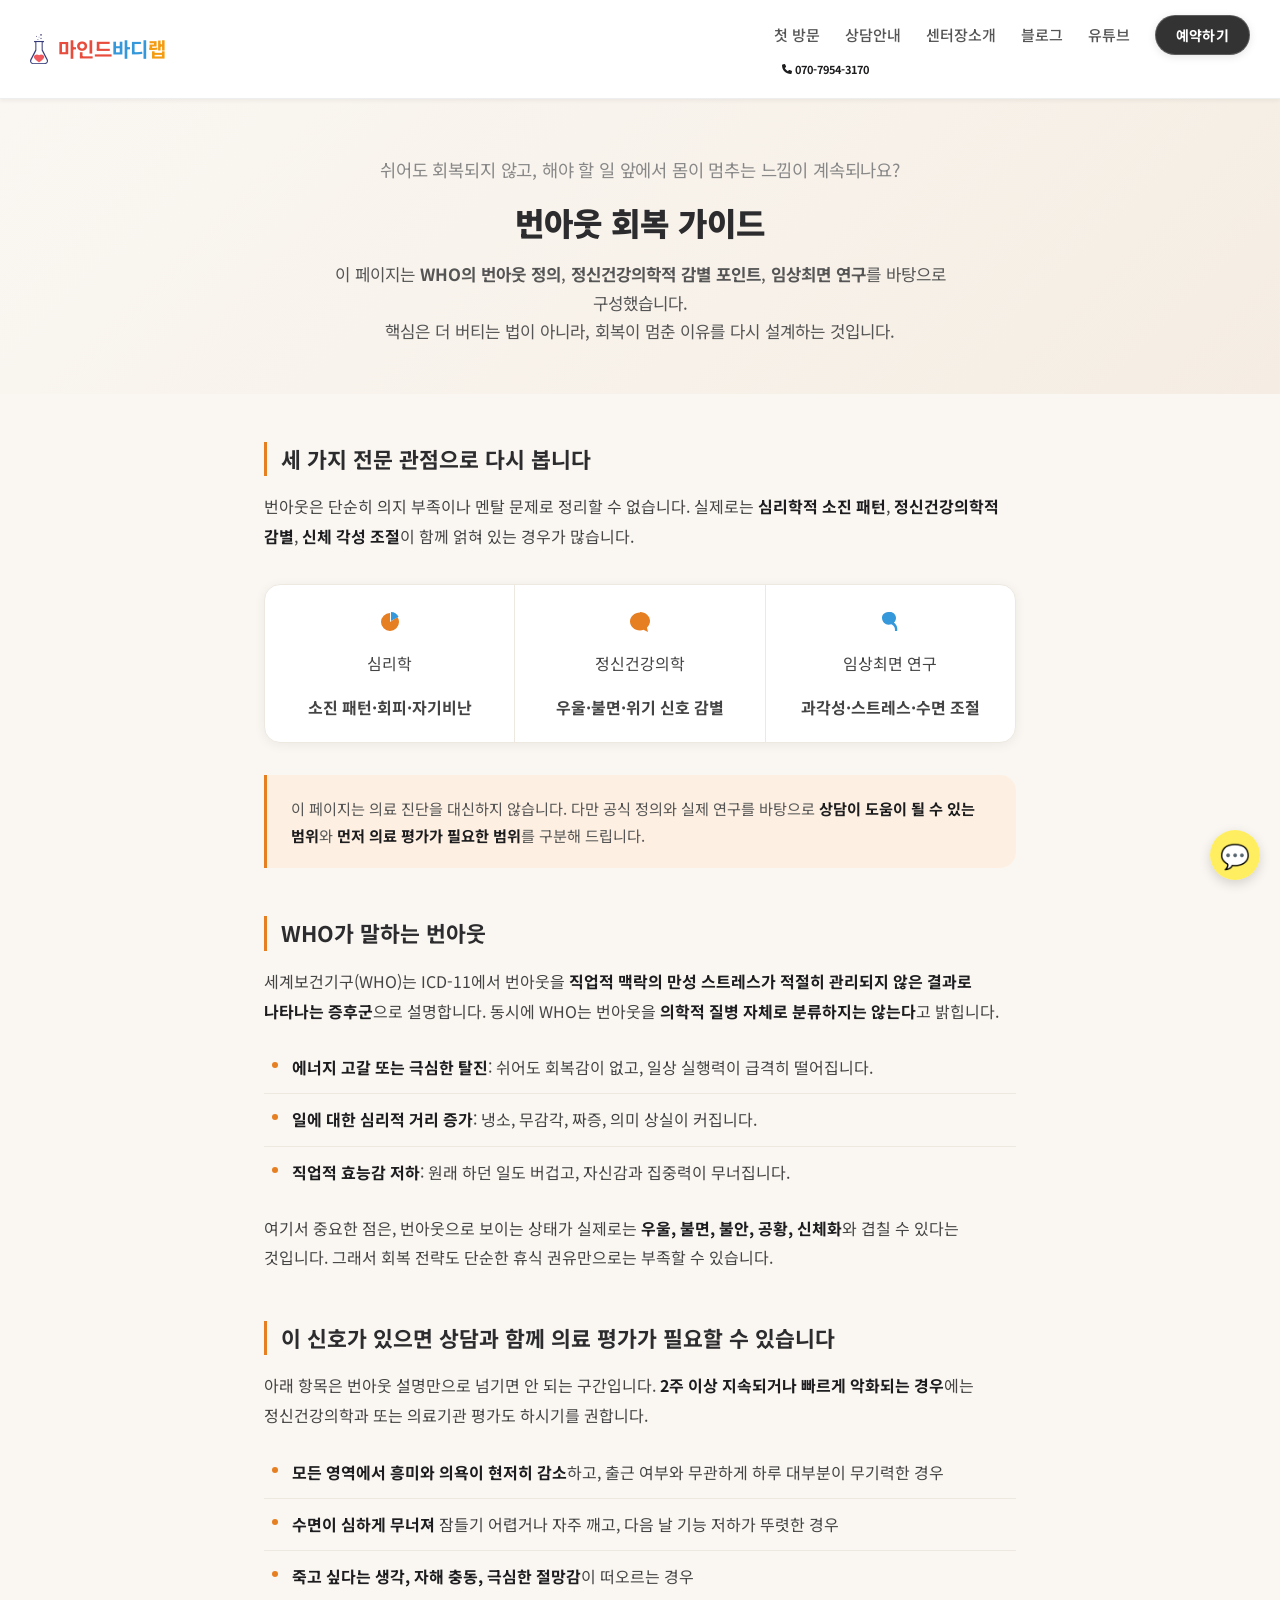
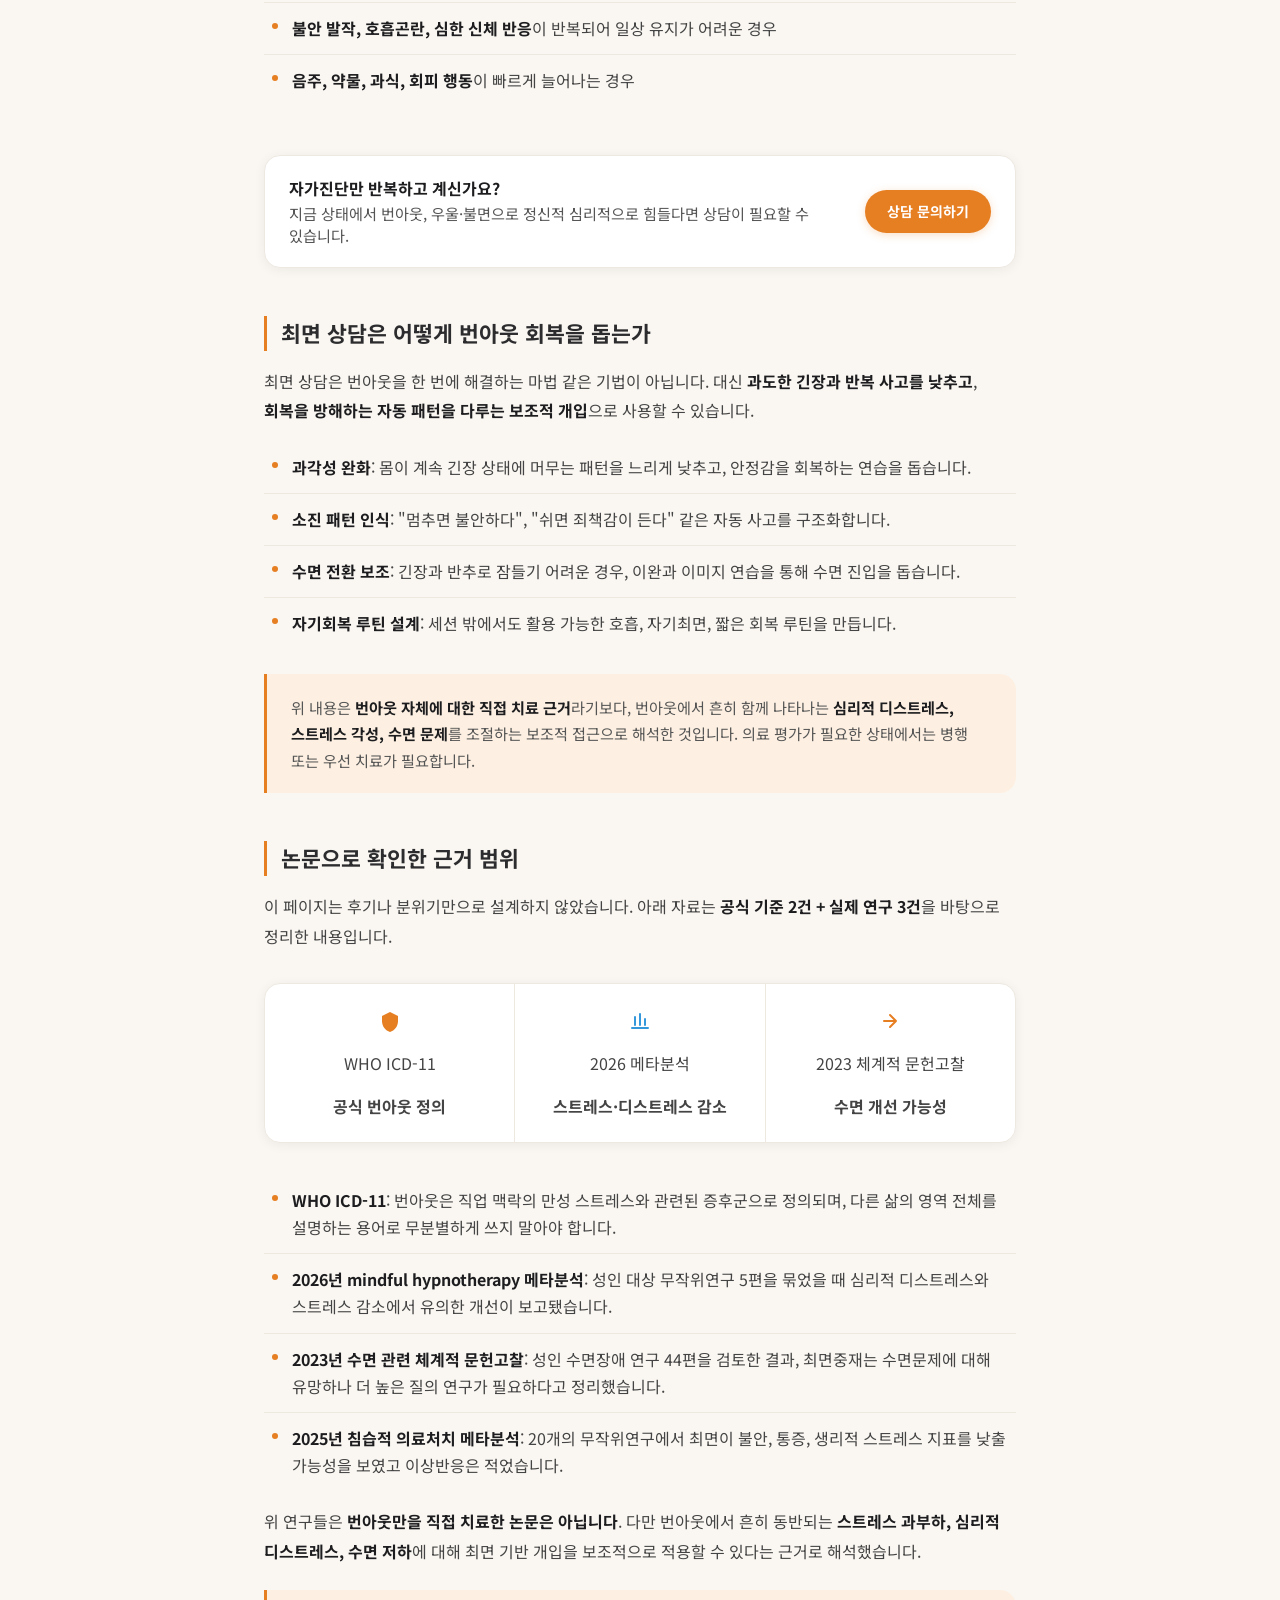
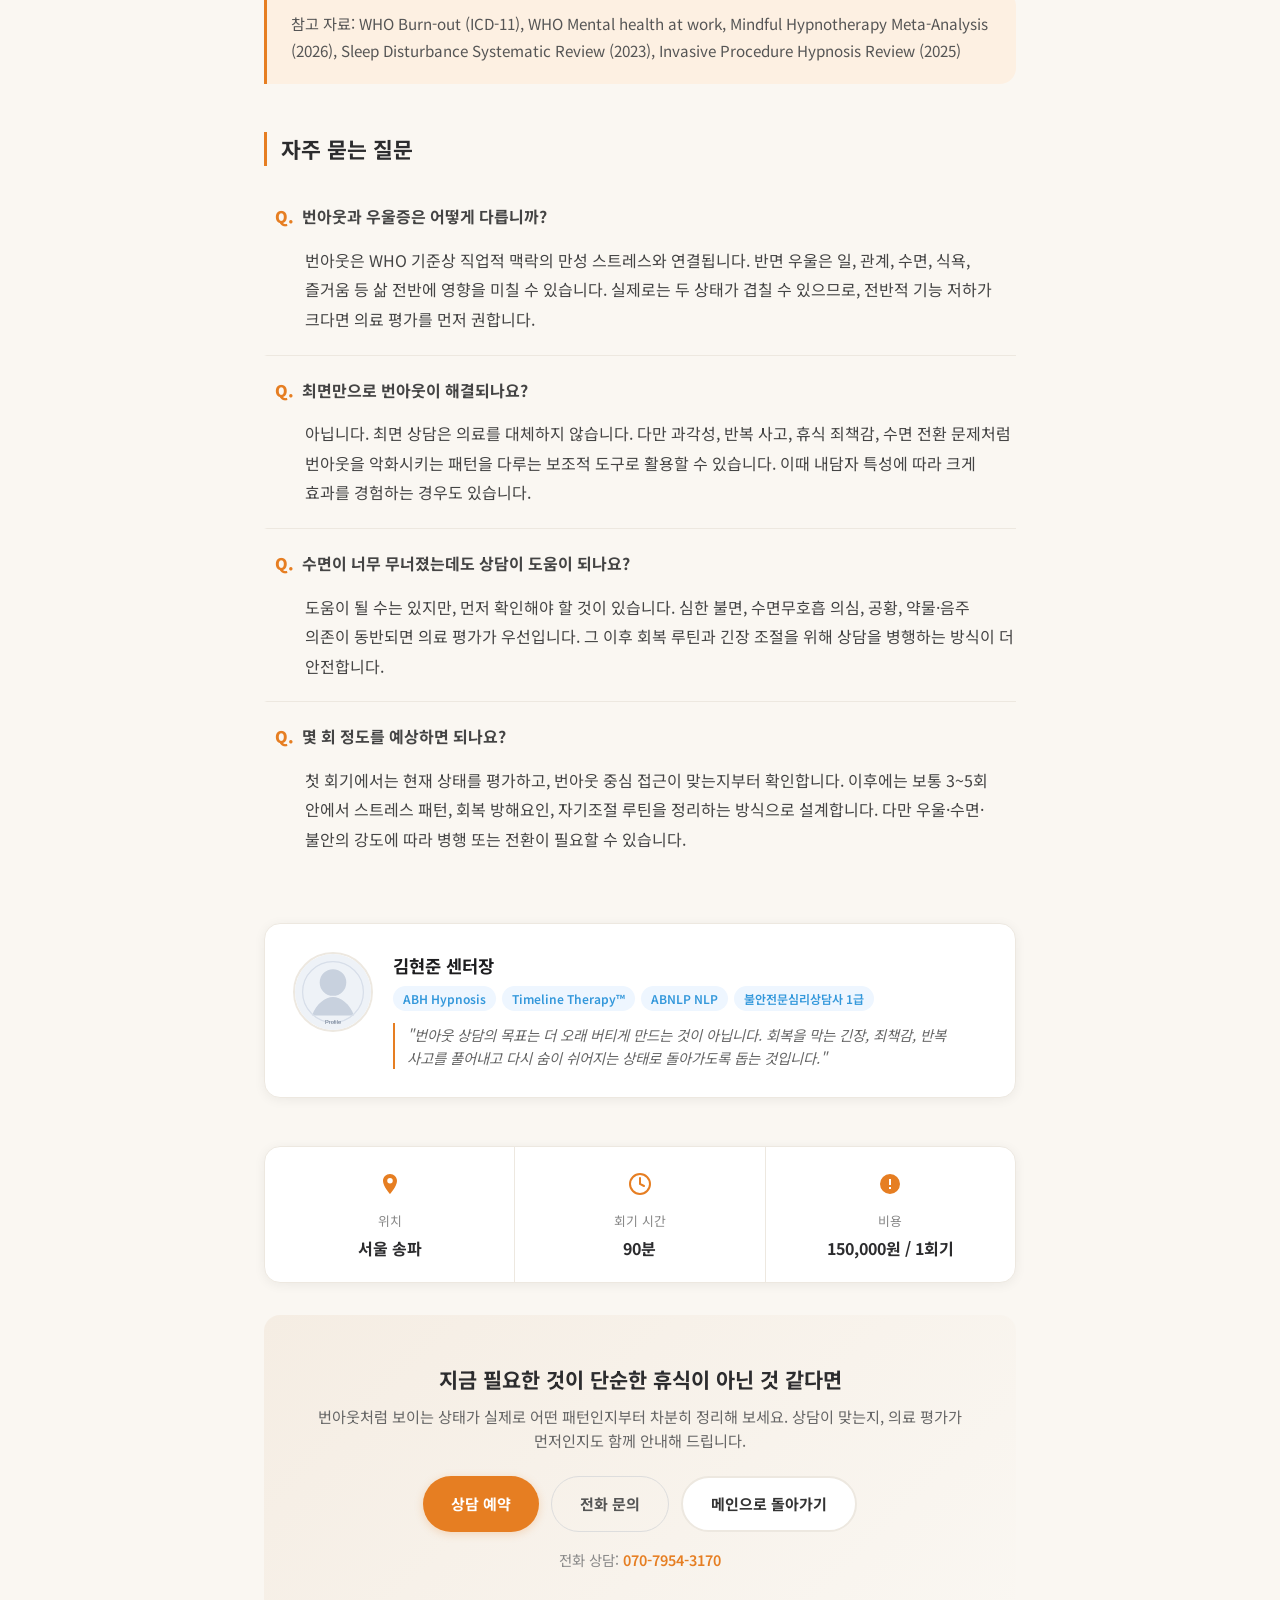
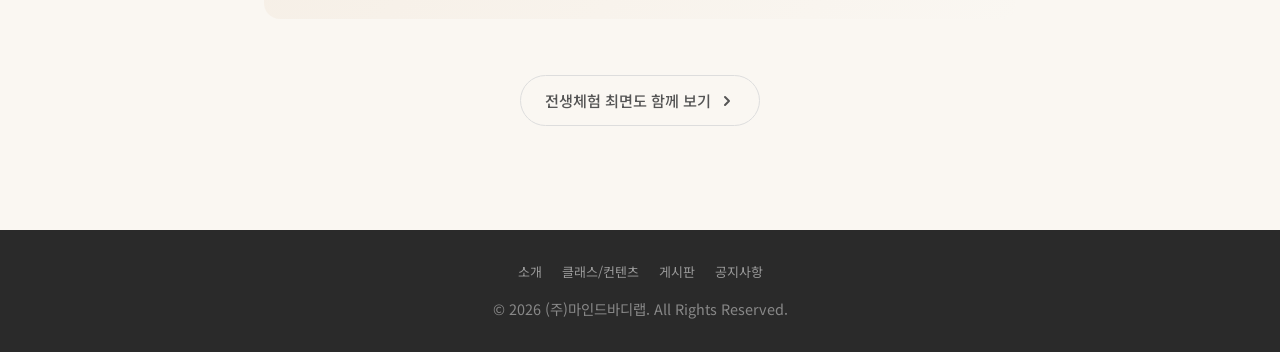
==== commit 7a9fc029: "Add files via upload" ====
--- a/burnout/index.html
+++ b/burnout/index.html
@@ -461,7 +461,7 @@
                     <svg width="24" height="24" viewBox="0 0 24 24" fill="none" aria-hidden="true"><circle cx="12" cy="12" r="10" stroke="#e67e22" stroke-width="2"/><path d="M12 6v6l4 2" stroke="#e67e22" stroke-width="2" stroke-linecap="round"/></svg>
                 </div>
                 <p class="sub-info-card__label">회기 시간</p>
-                <p class="sub-info-card__value">90~120분</p>
+                <p class="sub-info-card__value">90분</p>
             </div>
             <div class="sub-info-card__item">
                 <div class="sub-info-card__icon">
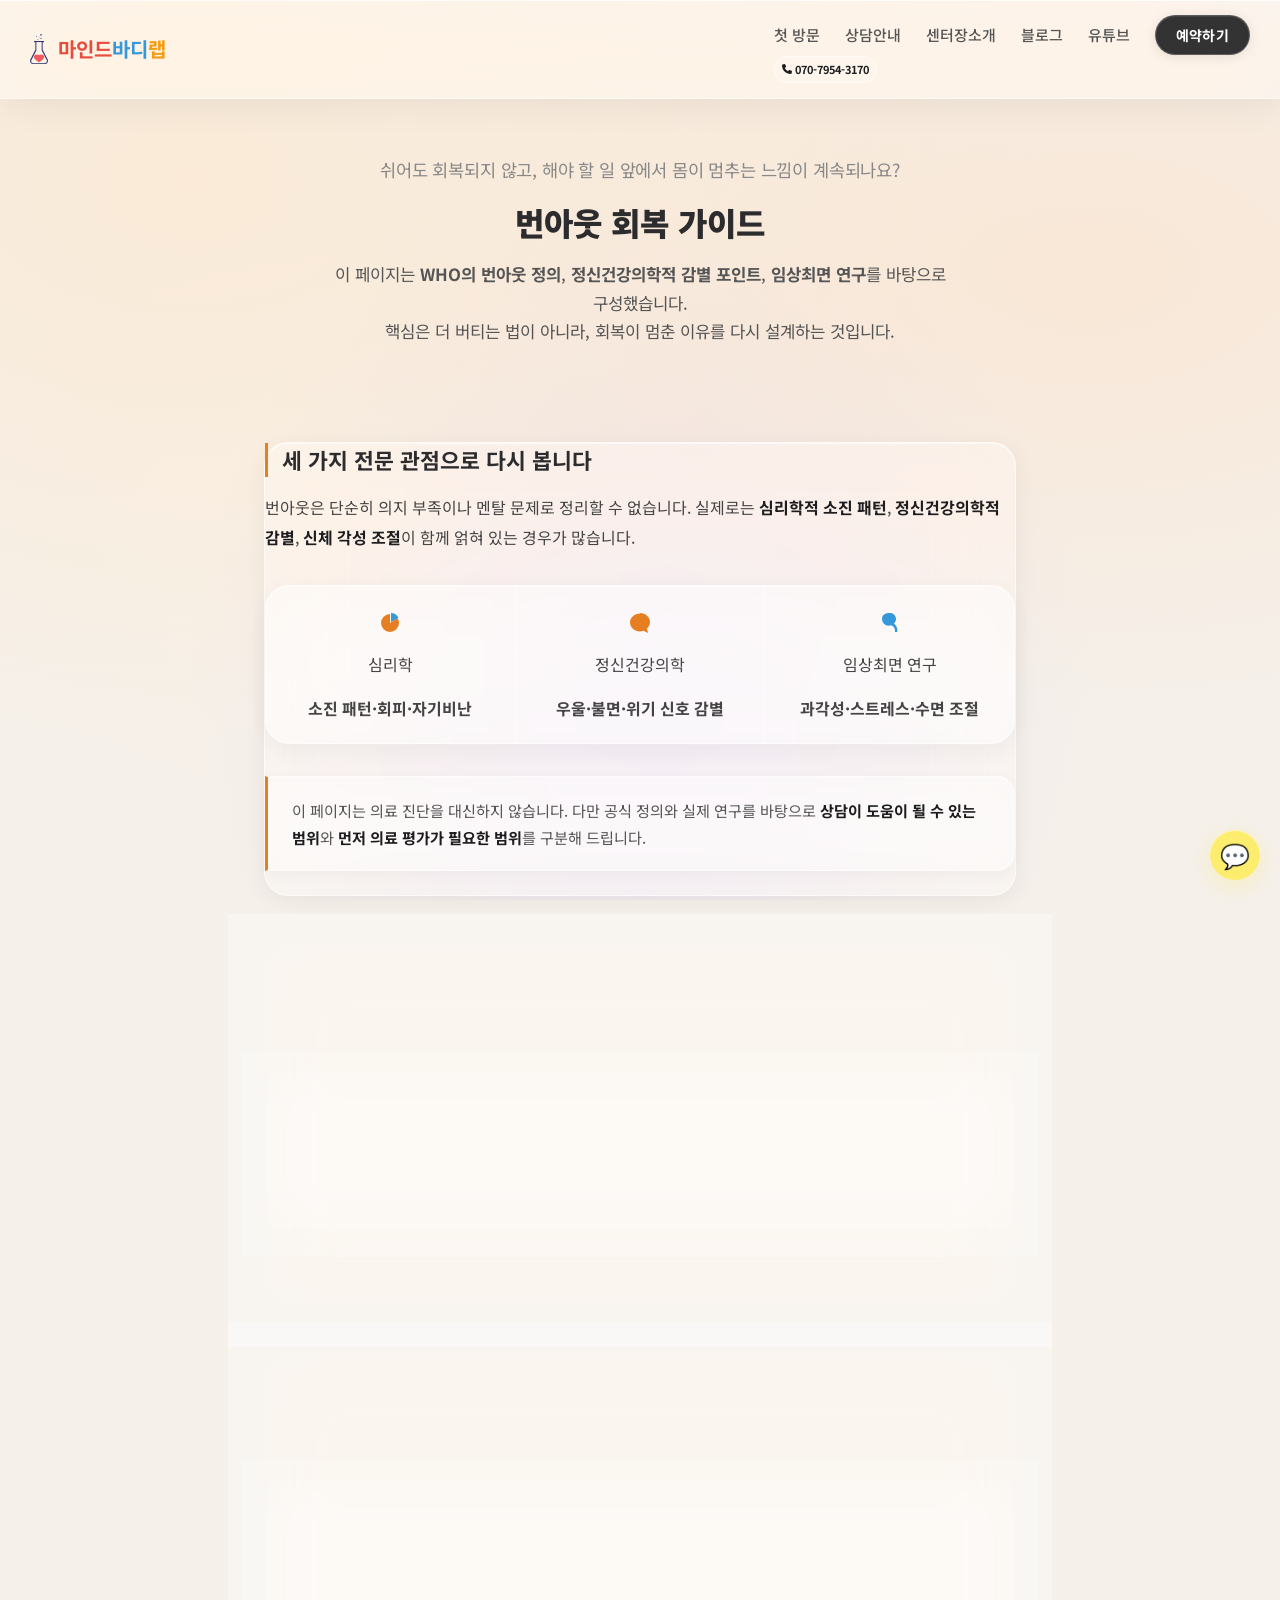
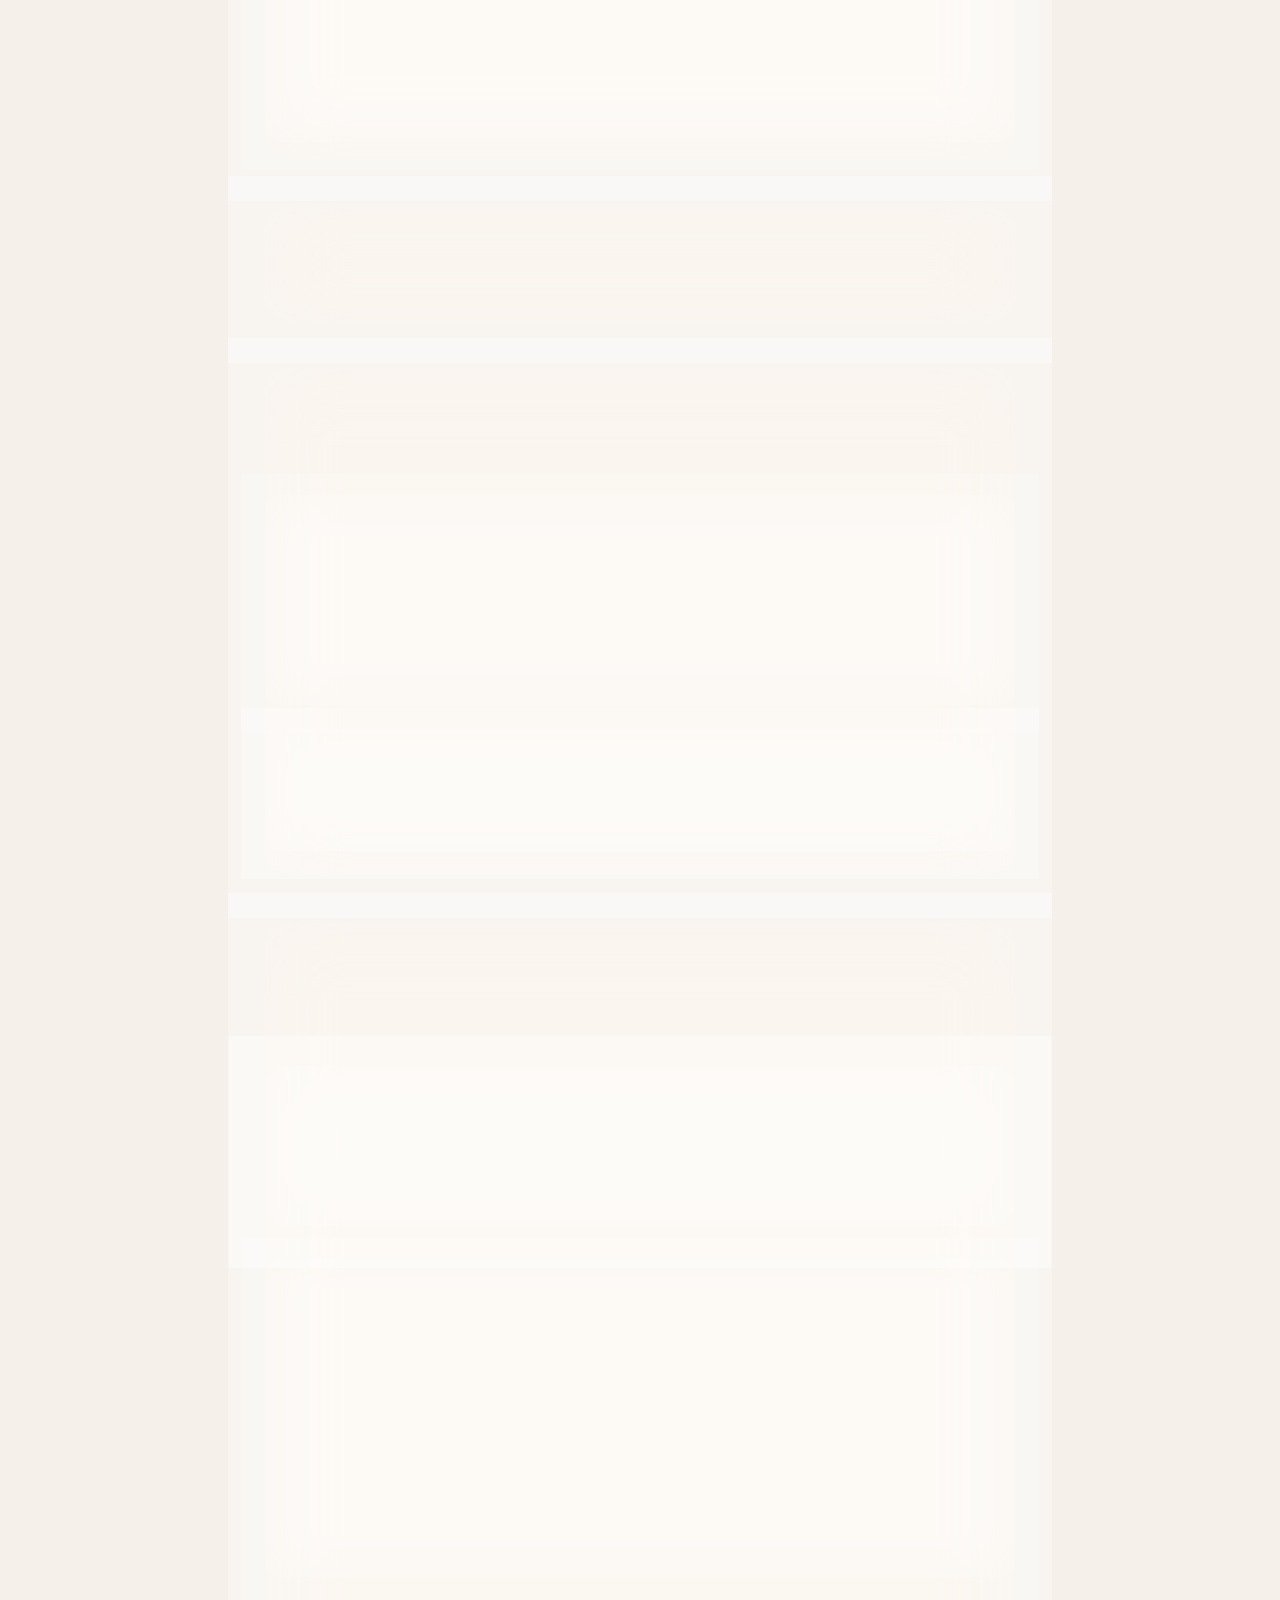
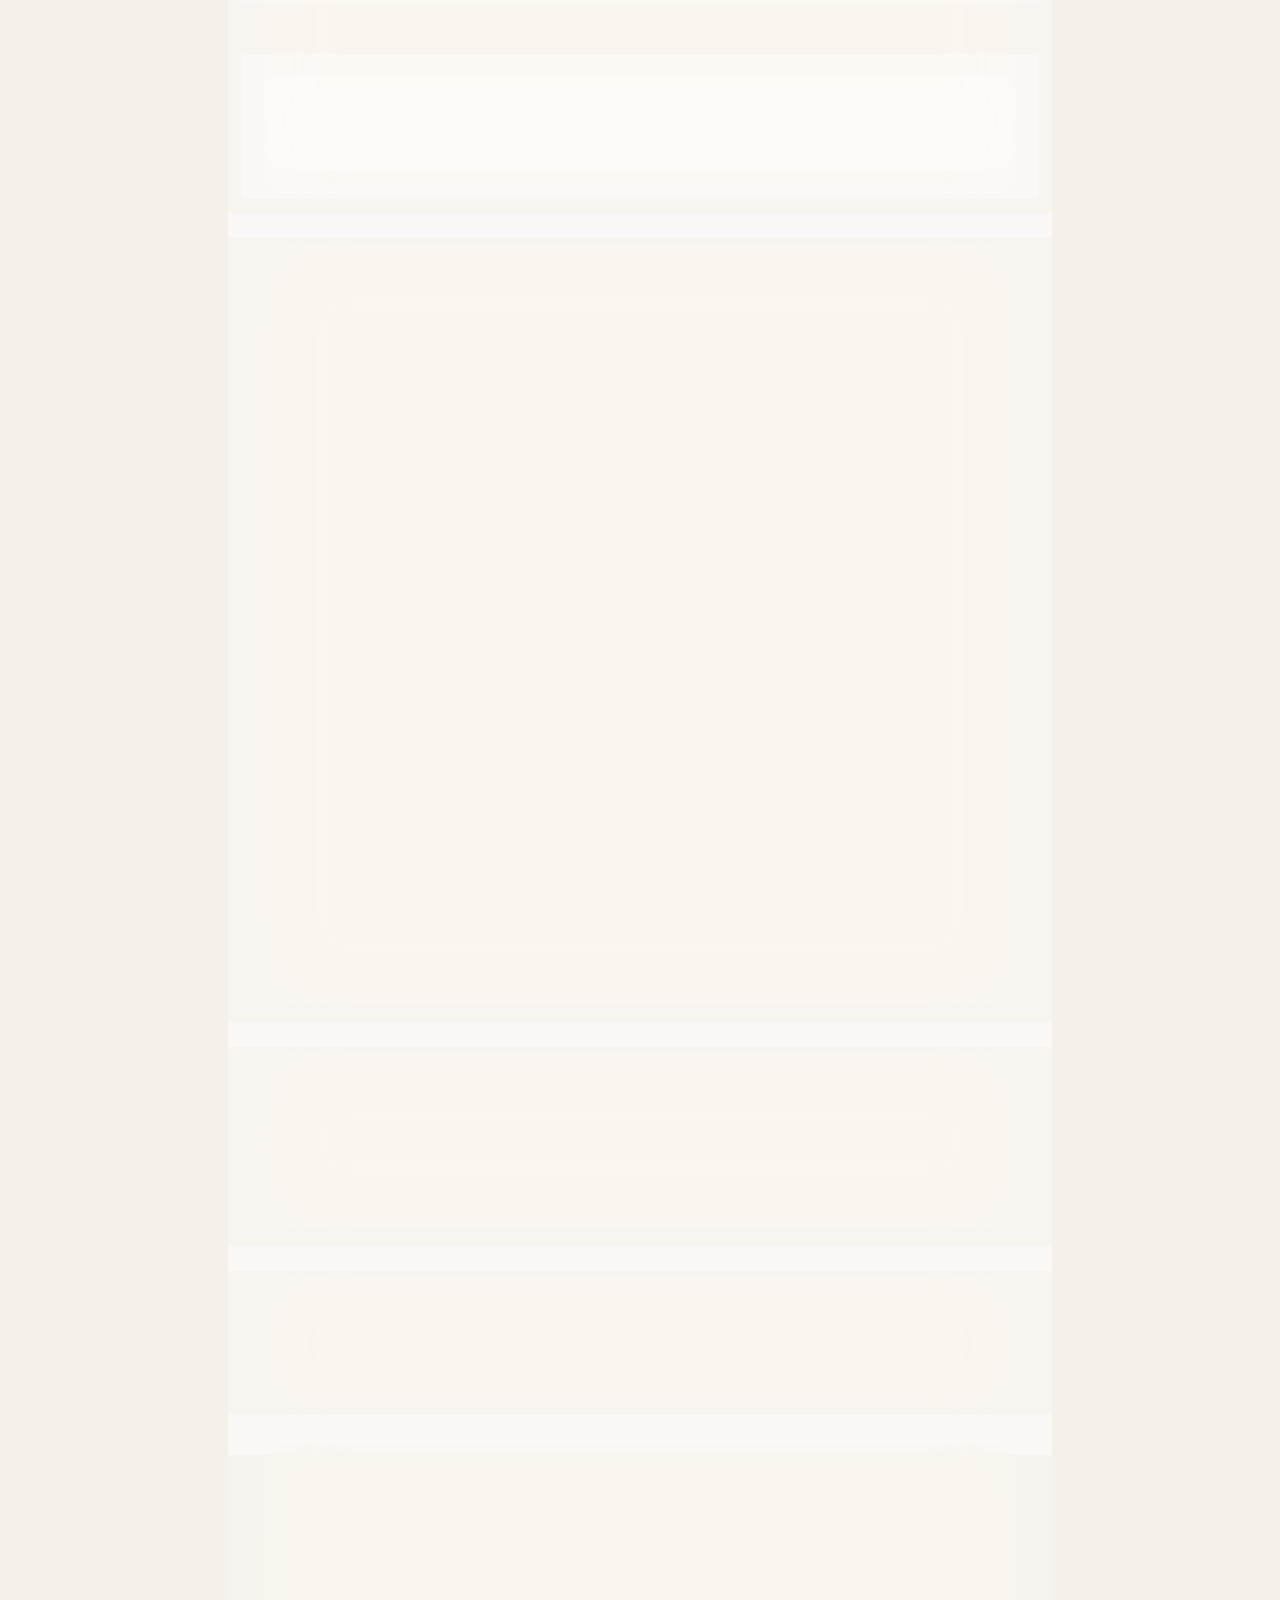
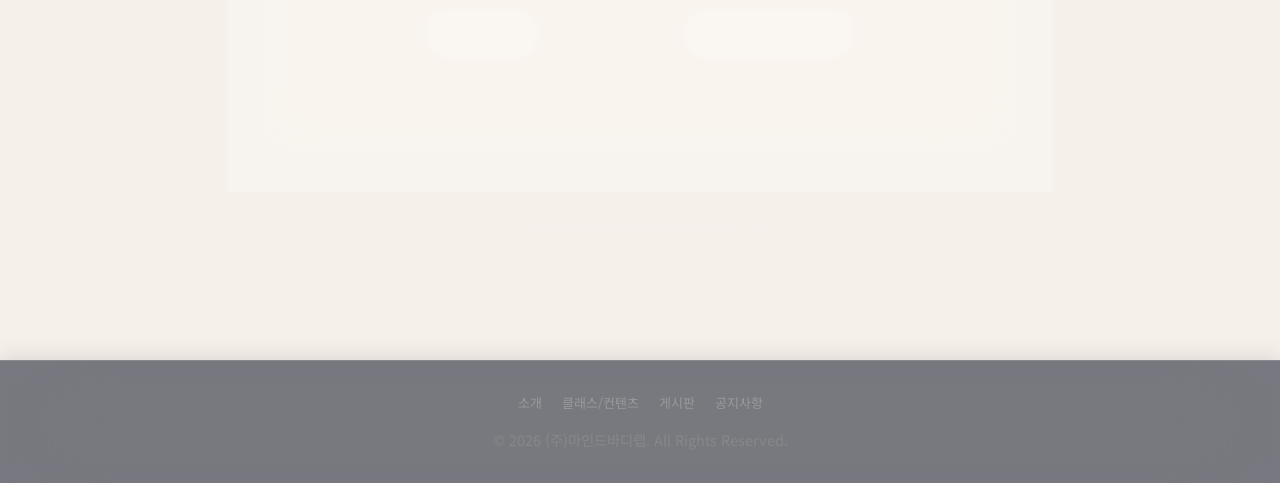
==== commit 2ed634b4: "Add files via upload" ====
--- a/burnout/index.html
+++ b/burnout/index.html
@@ -138,6 +138,8 @@
     <noscript><link rel="stylesheet" href="/css/subpage.css"></noscript>
     <link rel="stylesheet" href="/burnout/burnout.css" media="print" onload="this.media='all'">
     <noscript><link rel="stylesheet" href="/burnout/burnout.css"></noscript>
+    <link rel="stylesheet" href="/css/liquid-glass.css" media="print" onload="this.media='all'">
+    <noscript><link rel="stylesheet" href="/css/liquid-glass.css"></noscript>
 
     <!-- 네이버 애널리틱스 -->
     <script type="text/javascript" src="//wcs.naver.net/wcslog.js"></script>
@@ -152,7 +154,7 @@
     </script>
 </head>
 
-<body>
+<body class="subpage-warm">
     <a href="#main-content" class="skip-link">본문으로 바로가기</a>
     <noscript><iframe src="https://www.googletagmanager.com/ns.html?id=GTM-NXVLC5NW" height="0" width="0"
             style="display:none;visibility:hidden"></iframe></noscript>
--- a/css/styles.css
+++ b/css/styles.css
@@ -1300,98 +1300,7 @@
     display: block;
 }
 
-/* =========================================
-   Mindful Glassmorphism Overrides (Intensified)
-   ========================================= */
-
-#journey .story-panel.dark {
-    background-color: rgba(30, 41, 59, 0.6) !important;
-    backdrop-filter: blur(32px) !important;
-    -webkit-backdrop-filter: blur(32px) !important;
-    border-top: 1px solid rgba(255, 255, 255, 0.15) !important;
-    border-bottom: 1px solid rgba(255, 255, 255, 0.15) !important;
-}
-
-.info-panel.dark {
-    background-color: rgba(30, 41, 59, 0.6) !important;
-    backdrop-filter: blur(32px) !important;
-    -webkit-backdrop-filter: blur(32px) !important;
-    border-top: 1px solid rgba(255, 255, 255, 0.15) !important;
-    border-bottom: 1px solid rgba(255, 255, 255, 0.15) !important;
-}
-
-.info-panel.light, #journey .story-panel.light {
-    background-color: transparent !important;
-}
-
-.highlight-box-yellow {
-    background-color: rgba(255, 249, 196, 0.4) !important;
-    backdrop-filter: blur(20px) !important;
-    -webkit-backdrop-filter: blur(20px) !important;
-    border: 1px solid rgba(241, 196, 15, 0.6) !important;
-    box-shadow: 0 8px 32px rgba(241, 196, 15, 0.15) !important;
-}
-
-.booking-widget {
-    background-color: rgba(255, 255, 255, 0.45) !important;
-    backdrop-filter: blur(24px) !important;
-    -webkit-backdrop-filter: blur(24px) !important;
-    border: 1px solid rgba(255, 255, 255, 0.9) !important;
-    box-shadow: 0 10px 40px rgba(0, 0, 0, 0.08) !important;
-}
-
-.btn-modern-ghost {
-    background-color: rgba(255, 255, 255, 0.5) !important;
-    backdrop-filter: blur(8px) !important;
-    -webkit-backdrop-filter: blur(8px) !important;
-    border: 1px solid rgba(255, 255, 255, 0.8) !important;
-    border-radius: 999px !important;
-}
-
-.chat-bubble {
-    background-color: rgba(255, 235, 59, 0.8) !important;
-    backdrop-filter: blur(8px) !important;
-    -webkit-backdrop-filter: blur(8px) !important;
-    box-shadow: 0 4px 12px rgba(0, 0, 0, 0.15) !important;
-}
-
-.consultation-list li {
-    background-color: rgba(255, 255, 255, 0.15) !important;
-    backdrop-filter: blur(16px) !important;
-    -webkit-backdrop-filter: blur(16px) !important;
-    border: 1px solid rgba(255, 255, 255, 0.3) !important;
-    box-shadow: 0 4px 16px rgba(0, 0, 0, 0.05) !important;
-}
-
-.program-card {
-    background-color: rgba(255, 255, 255, 0.2) !important;
-    backdrop-filter: blur(20px) !important;
-    -webkit-backdrop-filter: blur(20px) !important;
-    border: 1px solid rgba(255, 255, 255, 0.3) !important;
-    box-shadow: 0 8px 32px rgba(0, 0, 0, 0.05) !important;
-}
-
-.program-card:hover {
-    background-color: rgba(255, 255, 255, 0.3) !important;
-    border-color: rgba(255, 255, 255, 0.5) !important;
-    box-shadow: 0 12px 40px rgba(0, 0, 0, 0.2) !important;
-}
-
-.credentials {
-    background-color: rgba(255, 255, 255, 0.3) !important;
-    backdrop-filter: blur(20px) !important;
-    -webkit-backdrop-filter: blur(20px) !important;
-    border: 1px solid rgba(255, 255, 255, 0.9) !important;
-    box-shadow: 0 8px 32px rgba(0, 0, 0, 0.05) !important;
-}
-
-.message {
-    background-color: rgba(227, 242, 253, 0.4) !important;
-    backdrop-filter: blur(24px) !important;
-    -webkit-backdrop-filter: blur(24px) !important;
-    border: 1px solid rgba(255, 255, 255, 0.8) !important;
-    box-shadow: 0 8px 32px rgba(0, 0, 0, 0.06) !important;
-}
+/* Glassmorphism -> Liquid Glass: css/liquid-glass.css 로 이동 */
 
 /* ============================================
    [H8-01] 모바일 스티키 CTA 및 헤더 CTA 복원
@@ -1497,3 +1406,5 @@
         padding-bottom: 80px;
     }
 }
+
+/* GlobalMIG 배너 숨김 -> css/liquid-glass.css 로 이동 */
--- a/css/styles.css
+++ b/css/styles.css
@@ -1300,98 +1300,7 @@
     display: block;
 }
 
-/* =========================================
-   Mindful Glassmorphism Overrides (Intensified)
-   ========================================= */
-
-#journey .story-panel.dark {
-    background-color: rgba(30, 41, 59, 0.6) !important;
-    backdrop-filter: blur(32px) !important;
-    -webkit-backdrop-filter: blur(32px) !important;
-    border-top: 1px solid rgba(255, 255, 255, 0.15) !important;
-    border-bottom: 1px solid rgba(255, 255, 255, 0.15) !important;
-}
-
-.info-panel.dark {
-    background-color: rgba(30, 41, 59, 0.6) !important;
-    backdrop-filter: blur(32px) !important;
-    -webkit-backdrop-filter: blur(32px) !important;
-    border-top: 1px solid rgba(255, 255, 255, 0.15) !important;
-    border-bottom: 1px solid rgba(255, 255, 255, 0.15) !important;
-}
-
-.info-panel.light, #journey .story-panel.light {
-    background-color: transparent !important;
-}
-
-.highlight-box-yellow {
-    background-color: rgba(255, 249, 196, 0.4) !important;
-    backdrop-filter: blur(20px) !important;
-    -webkit-backdrop-filter: blur(20px) !important;
-    border: 1px solid rgba(241, 196, 15, 0.6) !important;
-    box-shadow: 0 8px 32px rgba(241, 196, 15, 0.15) !important;
-}
-
-.booking-widget {
-    background-color: rgba(255, 255, 255, 0.45) !important;
-    backdrop-filter: blur(24px) !important;
-    -webkit-backdrop-filter: blur(24px) !important;
-    border: 1px solid rgba(255, 255, 255, 0.9) !important;
-    box-shadow: 0 10px 40px rgba(0, 0, 0, 0.08) !important;
-}
-
-.btn-modern-ghost {
-    background-color: rgba(255, 255, 255, 0.5) !important;
-    backdrop-filter: blur(8px) !important;
-    -webkit-backdrop-filter: blur(8px) !important;
-    border: 1px solid rgba(255, 255, 255, 0.8) !important;
-    border-radius: 999px !important;
-}
-
-.chat-bubble {
-    background-color: rgba(255, 235, 59, 0.8) !important;
-    backdrop-filter: blur(8px) !important;
-    -webkit-backdrop-filter: blur(8px) !important;
-    box-shadow: 0 4px 12px rgba(0, 0, 0, 0.15) !important;
-}
-
-.consultation-list li {
-    background-color: rgba(255, 255, 255, 0.15) !important;
-    backdrop-filter: blur(16px) !important;
-    -webkit-backdrop-filter: blur(16px) !important;
-    border: 1px solid rgba(255, 255, 255, 0.3) !important;
-    box-shadow: 0 4px 16px rgba(0, 0, 0, 0.05) !important;
-}
-
-.program-card {
-    background-color: rgba(255, 255, 255, 0.2) !important;
-    backdrop-filter: blur(20px) !important;
-    -webkit-backdrop-filter: blur(20px) !important;
-    border: 1px solid rgba(255, 255, 255, 0.3) !important;
-    box-shadow: 0 8px 32px rgba(0, 0, 0, 0.05) !important;
-}
-
-.program-card:hover {
-    background-color: rgba(255, 255, 255, 0.3) !important;
-    border-color: rgba(255, 255, 255, 0.5) !important;
-    box-shadow: 0 12px 40px rgba(0, 0, 0, 0.2) !important;
-}
-
-.credentials {
-    background-color: rgba(255, 255, 255, 0.3) !important;
-    backdrop-filter: blur(20px) !important;
-    -webkit-backdrop-filter: blur(20px) !important;
-    border: 1px solid rgba(255, 255, 255, 0.9) !important;
-    box-shadow: 0 8px 32px rgba(0, 0, 0, 0.05) !important;
-}
-
-.message {
-    background-color: rgba(227, 242, 253, 0.4) !important;
-    backdrop-filter: blur(24px) !important;
-    -webkit-backdrop-filter: blur(24px) !important;
-    border: 1px solid rgba(255, 255, 255, 0.8) !important;
-    box-shadow: 0 8px 32px rgba(0, 0, 0, 0.06) !important;
-}
+/* Glassmorphism -> Liquid Glass: css/liquid-glass.css 로 이동 */
 
 /* ============================================
    [H8-01] 모바일 스티키 CTA 및 헤더 CTA 복원
@@ -1497,3 +1406,5 @@
         padding-bottom: 80px;
     }
 }
+
+/* GlobalMIG 배너 숨김 -> css/liquid-glass.css 로 이동 */
--- a/css/liquid-glass.css
+++ b/css/liquid-glass.css
@@ -0,0 +1,851 @@
+/* =========================================
+   Liquid Glass Design System
+   Apple WWDC 2025 Inspired
+   MindbodyLab Full-Site Override
+   ========================================= */
+
+/* --- Design Tokens --- */
+:root {
+    /* Glass Tier 1: Primary surfaces (header, hero cards, CTA blocks) */
+    --lg-blur-1: 48px;
+    --lg-bg-1: rgba(255, 255, 255, 0.42);
+    --lg-border-1: rgba(255, 255, 255, 0.65);
+    --lg-shadow-1: 0 8px 32px rgba(0, 0, 0, 0.06),
+                    inset 0 1px 0 rgba(255, 255, 255, 0.7);
+
+    /* Glass Tier 2: Secondary surfaces (cards, widgets) */
+    --lg-blur-2: 36px;
+    --lg-bg-2: rgba(255, 255, 255, 0.35);
+    --lg-border-2: rgba(255, 255, 255, 0.55);
+    --lg-shadow-2: 0 6px 24px rgba(0, 0, 0, 0.05),
+                    inset 0 1px 0 rgba(255, 255, 255, 0.6);
+
+    /* Glass Tier 3: Tertiary surfaces (list items, chips) */
+    --lg-blur-3: 24px;
+    --lg-bg-3: rgba(255, 255, 255, 0.28);
+    --lg-border-3: rgba(255, 255, 255, 0.45);
+    --lg-shadow-3: 0 4px 16px rgba(0, 0, 0, 0.04),
+                    inset 0 1px 0 rgba(255, 255, 255, 0.5);
+
+    /* Dark Glass */
+    --lg-dark-blur: 48px;
+    --lg-dark-bg-1: rgba(15, 23, 42, 0.55);
+    --lg-dark-bg-2: rgba(30, 41, 59, 0.5);
+    --lg-dark-border: rgba(255, 255, 255, 0.12);
+    --lg-dark-shadow: 0 8px 32px rgba(0, 0, 0, 0.2),
+                       inset 0 1px 0 rgba(255, 255, 255, 0.08);
+
+    /* Specular Highlight */
+    --lg-specular: linear-gradient(
+        180deg,
+        rgba(255, 255, 255, 0.45) 0%,
+        rgba(255, 255, 255, 0.12) 40%,
+        rgba(255, 255, 255, 0) 100%
+    );
+    --lg-specular-dark: linear-gradient(
+        180deg,
+        rgba(255, 255, 255, 0.12) 0%,
+        rgba(255, 255, 255, 0.04) 40%,
+        rgba(255, 255, 255, 0) 100%
+    );
+
+    /* Organic Corners */
+    --lg-radius-lg: 24px;
+    --lg-radius-md: 18px;
+    --lg-radius-sm: 14px;
+    --lg-radius-pill: 999px;
+
+    /* Transitions */
+    --lg-transition: 0.35s cubic-bezier(0.25, 0.1, 0.25, 1);
+    --lg-transition-slow: 0.5s cubic-bezier(0.25, 0.1, 0.25, 1);
+
+    /* Hover Glow */
+    --lg-hover-glow: 0 12px 40px rgba(0, 0, 0, 0.08),
+                     inset 0 1px 0 rgba(255, 255, 255, 0.8);
+}
+
+
+/* =========================================
+   1. Background Gradient Mesh
+   ========================================= */
+body {
+    background-color: #eef2f8 !important;
+    background-image:
+        radial-gradient(ellipse at 15% 20%, rgba(173, 206, 255, 0.7) 0%, transparent 55%),
+        radial-gradient(ellipse at 85% 25%, rgba(255, 197, 225, 0.5) 0%, transparent 50%),
+        radial-gradient(ellipse at 50% 80%, rgba(187, 199, 247, 0.6) 0%, transparent 50%),
+        radial-gradient(ellipse at 75% 60%, rgba(199, 237, 255, 0.4) 0%, transparent 45%) !important;
+    background-attachment: fixed !important;
+}
+
+/* Subpage warm mesh */
+body.subpage-warm {
+    background-color: #f5f0ea !important;
+    background-image:
+        radial-gradient(ellipse at 15% 20%, rgba(255, 228, 196, 0.5) 0%, transparent 55%),
+        radial-gradient(ellipse at 85% 30%, rgba(255, 218, 185, 0.4) 0%, transparent 50%),
+        radial-gradient(ellipse at 50% 75%, rgba(220, 210, 245, 0.4) 0%, transparent 50%),
+        radial-gradient(ellipse at 30% 60%, rgba(255, 243, 224, 0.3) 0%, transparent 45%) !important;
+    background-attachment: fixed !important;
+}
+
+
+/* =========================================
+   2. Header
+   ========================================= */
+header {
+    background: var(--lg-bg-1) !important;
+    backdrop-filter: blur(var(--lg-blur-1)) saturate(180%) !important;
+    -webkit-backdrop-filter: blur(var(--lg-blur-1)) saturate(180%) !important;
+    border-bottom: 1px solid var(--lg-border-1) !important;
+    box-shadow: var(--lg-shadow-1) !important;
+    transition: background var(--lg-transition), box-shadow var(--lg-transition);
+}
+
+
+/* =========================================
+   3. Mobile Navigation Overlay
+   ========================================= */
+.mobile-nav-overlay {
+    background: rgba(255, 255, 255, 0.75) !important;
+    backdrop-filter: blur(var(--lg-blur-1)) saturate(180%) !important;
+    -webkit-backdrop-filter: blur(var(--lg-blur-1)) saturate(180%) !important;
+    box-shadow: -8px 0 40px rgba(0, 0, 0, 0.08) !important;
+}
+
+
+/* =========================================
+   4. Hero Section
+   ========================================= */
+.new-hero {
+    background: transparent !important;
+}
+
+/* Hero Topic Cards */
+.new-hero__topic-card {
+    background: var(--lg-bg-2) !important;
+    backdrop-filter: blur(var(--lg-blur-2)) saturate(160%) !important;
+    -webkit-backdrop-filter: blur(var(--lg-blur-2)) saturate(160%) !important;
+    border: 1px solid var(--lg-border-2) !important;
+    border-radius: var(--lg-radius-md) !important;
+    box-shadow: var(--lg-shadow-2) !important;
+    transition: all var(--lg-transition) !important;
+    position: relative;
+    overflow: hidden;
+}
+
+.new-hero__topic-card::before {
+    content: '';
+    position: absolute;
+    top: 0; left: 0; right: 0;
+    height: 50%;
+    background: var(--lg-specular);
+    border-radius: var(--lg-radius-md) var(--lg-radius-md) 0 0;
+    pointer-events: none;
+    z-index: 1;
+}
+
+.new-hero__topic-card:hover {
+    background: rgba(255, 255, 255, 0.5) !important;
+    box-shadow: var(--lg-hover-glow) !important;
+    transform: translateY(-3px) scale(1.01) !important;
+    border-color: rgba(255, 255, 255, 0.8) !important;
+}
+
+/* Hero Tag Badge */
+.new-hero__tag {
+    background: var(--lg-bg-3) !important;
+    backdrop-filter: blur(16px) saturate(150%) !important;
+    -webkit-backdrop-filter: blur(16px) saturate(150%) !important;
+    border: 1px solid var(--lg-border-3) !important;
+    box-shadow: var(--lg-shadow-3) !important;
+}
+
+/* Hero Buttons */
+.new-hero__btn {
+    border-radius: var(--lg-radius-pill) !important;
+    backdrop-filter: blur(12px) saturate(150%) !important;
+    -webkit-backdrop-filter: blur(12px) saturate(150%) !important;
+    transition: all var(--lg-transition) !important;
+    position: relative;
+    overflow: hidden;
+}
+
+.new-hero__btn--primary {
+    background: rgba(29, 29, 31, 0.88) !important;
+    border: 1px solid rgba(255, 255, 255, 0.18) !important;
+    box-shadow: 0 4px 20px rgba(0, 0, 0, 0.12),
+                inset 0 1px 0 rgba(255, 255, 255, 0.1) !important;
+}
+
+.new-hero__btn--primary:hover {
+    background: rgba(29, 29, 31, 0.95) !important;
+    box-shadow: 0 8px 30px rgba(0, 0, 0, 0.18),
+                inset 0 1px 0 rgba(255, 255, 255, 0.15) !important;
+    transform: translateY(-2px) !important;
+}
+
+.new-hero__btn--ghost {
+    background: var(--lg-bg-3) !important;
+    border: 1px solid var(--lg-border-2) !important;
+    box-shadow: var(--lg-shadow-3) !important;
+}
+
+.new-hero__btn--ghost:hover {
+    background: rgba(255, 255, 255, 0.5) !important;
+    box-shadow: var(--lg-hover-glow) !important;
+    transform: translateY(-2px) !important;
+}
+
+
+/* =========================================
+   5. Trust Bar
+   ========================================= */
+.trust-bar {
+    background: rgba(255, 255, 255, 0.3) !important;
+    backdrop-filter: blur(var(--lg-blur-2)) saturate(160%) !important;
+    -webkit-backdrop-filter: blur(var(--lg-blur-2)) saturate(160%) !important;
+    border-bottom: 1px solid var(--lg-border-3) !important;
+    box-shadow: 0 2px 12px rgba(0, 0, 0, 0.03) !important;
+}
+
+
+/* =========================================
+   6. Conversion Core Section
+   ========================================= */
+.conversion-core {
+    background: transparent !important;
+}
+
+.core-block {
+    background: var(--lg-bg-1) !important;
+    backdrop-filter: blur(var(--lg-blur-1)) saturate(180%) !important;
+    -webkit-backdrop-filter: blur(var(--lg-blur-1)) saturate(180%) !important;
+    border: 1px solid var(--lg-border-1) !important;
+    border-radius: var(--lg-radius-lg) !important;
+    box-shadow: var(--lg-shadow-1) !important;
+    position: relative;
+    overflow: hidden;
+}
+
+.core-block::before {
+    content: '';
+    position: absolute;
+    top: 0; left: 0; right: 0;
+    height: 45%;
+    background: var(--lg-specular);
+    border-radius: var(--lg-radius-lg) var(--lg-radius-lg) 0 0;
+    pointer-events: none;
+}
+
+.core-diff-item {
+    background: var(--lg-bg-3) !important;
+    backdrop-filter: blur(var(--lg-blur-3)) saturate(150%) !important;
+    -webkit-backdrop-filter: blur(var(--lg-blur-3)) saturate(150%) !important;
+    border: 1px solid var(--lg-border-3) !important;
+    border-radius: var(--lg-radius-md) !important;
+    box-shadow: var(--lg-shadow-3) !important;
+    transition: all var(--lg-transition);
+}
+
+.core-diff-item:hover {
+    background: rgba(255, 255, 255, 0.42) !important;
+    box-shadow: var(--lg-hover-glow) !important;
+    transform: translateY(-2px);
+}
+
+.core-track-card {
+    background: rgba(240, 248, 255, 0.35) !important;
+    backdrop-filter: blur(var(--lg-blur-2)) saturate(160%) !important;
+    -webkit-backdrop-filter: blur(var(--lg-blur-2)) saturate(160%) !important;
+    border: 1px solid var(--lg-border-2) !important;
+    border-radius: var(--lg-radius-md) !important;
+    box-shadow: var(--lg-shadow-2) !important;
+}
+
+.core-track-chip {
+    background: var(--lg-bg-3) !important;
+    backdrop-filter: blur(12px) !important;
+    -webkit-backdrop-filter: blur(12px) !important;
+    border: 1px solid var(--lg-border-3) !important;
+}
+
+.core-faq-item {
+    background: var(--lg-bg-2) !important;
+    backdrop-filter: blur(var(--lg-blur-3)) saturate(150%) !important;
+    -webkit-backdrop-filter: blur(var(--lg-blur-3)) saturate(150%) !important;
+    border: 1px solid var(--lg-border-2) !important;
+    border-radius: var(--lg-radius-md) !important;
+    box-shadow: var(--lg-shadow-3) !important;
+}
+
+
+/* =========================================
+   7. Journey Story Panels
+   ========================================= */
+#journey .story-panel.dark {
+    background: var(--lg-dark-bg-1) !important;
+    backdrop-filter: blur(var(--lg-dark-blur)) saturate(180%) !important;
+    -webkit-backdrop-filter: blur(var(--lg-dark-blur)) saturate(180%) !important;
+    border-top: 1px solid var(--lg-dark-border) !important;
+    border-bottom: 1px solid var(--lg-dark-border) !important;
+    box-shadow: var(--lg-dark-shadow) !important;
+}
+
+#journey .story-panel.light {
+    background: rgba(255, 255, 255, 0.15) !important;
+    backdrop-filter: blur(8px) saturate(120%) !important;
+    -webkit-backdrop-filter: blur(8px) saturate(120%) !important;
+}
+
+
+/* =========================================
+   8. Info Panels
+   ========================================= */
+.info-panel.dark {
+    background: var(--lg-dark-bg-1) !important;
+    backdrop-filter: blur(var(--lg-dark-blur)) saturate(180%) !important;
+    -webkit-backdrop-filter: blur(var(--lg-dark-blur)) saturate(180%) !important;
+    border-top: 1px solid var(--lg-dark-border) !important;
+    border-bottom: 1px solid var(--lg-dark-border) !important;
+    box-shadow: var(--lg-dark-shadow) !important;
+}
+
+.info-panel.light {
+    background: rgba(255, 255, 255, 0.15) !important;
+    backdrop-filter: blur(8px) saturate(120%) !important;
+    -webkit-backdrop-filter: blur(8px) saturate(120%) !important;
+}
+
+
+/* =========================================
+   9. Accordion (Principle Section)
+   ========================================= */
+.principle-accordion.light {
+    background: rgba(245, 245, 247, 0.35) !important;
+    backdrop-filter: blur(var(--lg-blur-2)) saturate(160%) !important;
+    -webkit-backdrop-filter: blur(var(--lg-blur-2)) saturate(160%) !important;
+    border-radius: var(--lg-radius-lg) !important;
+    border: 1px solid var(--lg-border-3) !important;
+    overflow: hidden;
+}
+
+.principle-accordion.light .principle-accordion__summary {
+    background: rgba(245, 245, 247, 0.45) !important;
+    backdrop-filter: blur(var(--lg-blur-2)) !important;
+    -webkit-backdrop-filter: blur(var(--lg-blur-2)) !important;
+}
+
+.principle-accordion.dark {
+    background: var(--lg-dark-bg-2) !important;
+    backdrop-filter: blur(var(--lg-dark-blur)) saturate(180%) !important;
+    -webkit-backdrop-filter: blur(var(--lg-dark-blur)) saturate(180%) !important;
+    border-radius: var(--lg-radius-lg) !important;
+    border: 1px solid var(--lg-dark-border) !important;
+    overflow: hidden;
+}
+
+.principle-accordion.dark .principle-accordion__summary {
+    background: rgba(30, 41, 59, 0.4) !important;
+    backdrop-filter: blur(var(--lg-dark-blur)) !important;
+    -webkit-backdrop-filter: blur(var(--lg-dark-blur)) !important;
+}
+
+
+/* =========================================
+   10. Highlight Box Yellow
+   ========================================= */
+.highlight-box-yellow {
+    background: rgba(255, 249, 196, 0.35) !important;
+    backdrop-filter: blur(var(--lg-blur-2)) saturate(160%) !important;
+    -webkit-backdrop-filter: blur(var(--lg-blur-2)) saturate(160%) !important;
+    border: 1px solid rgba(241, 196, 15, 0.45) !important;
+    border-radius: var(--lg-radius-md) !important;
+    box-shadow: 0 8px 32px rgba(241, 196, 15, 0.1),
+                inset 0 1px 0 rgba(255, 255, 255, 0.5) !important;
+}
+
+
+/* =========================================
+   11. Booking Widget
+   ========================================= */
+.booking-widget {
+    background: var(--lg-bg-1) !important;
+    backdrop-filter: blur(var(--lg-blur-1)) saturate(180%) !important;
+    -webkit-backdrop-filter: blur(var(--lg-blur-1)) saturate(180%) !important;
+    border: 1px solid var(--lg-border-1) !important;
+    border-radius: var(--lg-radius-lg) !important;
+    box-shadow: var(--lg-shadow-1) !important;
+    position: relative;
+    overflow: hidden;
+}
+
+.booking-widget::before {
+    content: '';
+    position: absolute;
+    top: 0; left: 0; right: 0;
+    height: 50%;
+    background: var(--lg-specular);
+    pointer-events: none;
+    border-radius: var(--lg-radius-lg) var(--lg-radius-lg) 0 0;
+}
+
+
+/* =========================================
+   12. Buttons
+   ========================================= */
+.btn-modern-ghost {
+    background: var(--lg-bg-3) !important;
+    backdrop-filter: blur(16px) saturate(150%) !important;
+    -webkit-backdrop-filter: blur(16px) saturate(150%) !important;
+    border: 1px solid var(--lg-border-2) !important;
+    border-radius: var(--lg-radius-pill) !important;
+    box-shadow: var(--lg-shadow-3) !important;
+    transition: all var(--lg-transition) !important;
+}
+
+.btn-modern-ghost:hover {
+    background: rgba(29, 29, 31, 0.88) !important;
+    color: #fff !important;
+    border-color: rgba(255, 255, 255, 0.15) !important;
+    box-shadow: 0 8px 30px rgba(0, 0, 0, 0.12),
+                inset 0 1px 0 rgba(255, 255, 255, 0.1) !important;
+    transform: translateY(-2px) !important;
+}
+
+/* GNB CTA Button */
+.gnb-cta-btn {
+    backdrop-filter: blur(16px) saturate(150%) !important;
+    -webkit-backdrop-filter: blur(16px) saturate(150%) !important;
+    box-shadow: 0 2px 12px rgba(0, 0, 0, 0.1),
+                inset 0 1px 0 rgba(255, 255, 255, 0.08) !important;
+    transition: all var(--lg-transition) !important;
+}
+
+.gnb-cta-btn:hover {
+    box-shadow: 0 6px 24px rgba(0, 0, 0, 0.18),
+                inset 0 1px 0 rgba(255, 255, 255, 0.12) !important;
+    transform: translateY(-2px) !important;
+}
+
+/* Mobile CTA Button */
+.mobile-cta-btn {
+    backdrop-filter: blur(16px) saturate(150%) !important;
+    -webkit-backdrop-filter: blur(16px) saturate(150%) !important;
+    box-shadow: 0 2px 12px rgba(0, 0, 0, 0.1),
+                inset 0 1px 0 rgba(255, 255, 255, 0.08) !important;
+    transition: all var(--lg-transition) !important;
+}
+
+
+/* =========================================
+   13. Chat Bubble
+   ========================================= */
+.chat-bubble {
+    background: rgba(255, 235, 59, 0.7) !important;
+    backdrop-filter: blur(var(--lg-blur-3)) saturate(160%) !important;
+    -webkit-backdrop-filter: blur(var(--lg-blur-3)) saturate(160%) !important;
+    box-shadow: 0 6px 20px rgba(255, 235, 59, 0.25),
+                inset 0 1px 0 rgba(255, 255, 255, 0.5) !important;
+    transition: all var(--lg-transition) !important;
+}
+
+.chat-bubble:hover {
+    transform: scale(1.08) !important;
+    box-shadow: 0 10px 30px rgba(255, 235, 59, 0.35),
+                inset 0 1px 0 rgba(255, 255, 255, 0.6) !important;
+}
+
+
+/* =========================================
+   14. Consultation List
+   ========================================= */
+.consultation-list li {
+    background: rgba(255, 255, 255, 0.12) !important;
+    backdrop-filter: blur(var(--lg-blur-3)) saturate(150%) !important;
+    -webkit-backdrop-filter: blur(var(--lg-blur-3)) saturate(150%) !important;
+    border: 1px solid rgba(255, 255, 255, 0.2) !important;
+    border-radius: var(--lg-radius-sm) !important;
+    box-shadow: var(--lg-shadow-3) !important;
+    transition: all var(--lg-transition);
+}
+
+.consultation-list li:hover {
+    background: rgba(255, 255, 255, 0.2) !important;
+    transform: translateX(4px);
+}
+
+
+/* =========================================
+   15. Program Cards
+   ========================================= */
+.program-card {
+    background: rgba(255, 255, 255, 0.18) !important;
+    backdrop-filter: blur(var(--lg-blur-2)) saturate(160%) !important;
+    -webkit-backdrop-filter: blur(var(--lg-blur-2)) saturate(160%) !important;
+    border: 1px solid rgba(255, 255, 255, 0.25) !important;
+    border-radius: var(--lg-radius-lg) !important;
+    box-shadow: 0 8px 32px rgba(0, 0, 0, 0.08),
+                inset 0 1px 0 rgba(255, 255, 255, 0.15) !important;
+    transition: all var(--lg-transition) !important;
+    position: relative;
+    overflow: hidden;
+}
+
+.program-card::before {
+    content: '';
+    position: absolute;
+    top: 0; left: 0; right: 0;
+    height: 45%;
+    background: var(--lg-specular-dark);
+    pointer-events: none;
+    border-radius: var(--lg-radius-lg) var(--lg-radius-lg) 0 0;
+}
+
+.program-card:hover {
+    background: rgba(255, 255, 255, 0.28) !important;
+    box-shadow: 0 16px 48px rgba(0, 0, 0, 0.15),
+                inset 0 1px 0 rgba(255, 255, 255, 0.2) !important;
+    transform: translateY(-6px) scale(1.01) !important;
+    border-color: rgba(255, 255, 255, 0.4) !important;
+}
+
+
+/* =========================================
+   16. Director Profile
+   ========================================= */
+.credentials {
+    background: var(--lg-bg-2) !important;
+    backdrop-filter: blur(var(--lg-blur-2)) saturate(160%) !important;
+    -webkit-backdrop-filter: blur(var(--lg-blur-2)) saturate(160%) !important;
+    border: 1px solid var(--lg-border-2) !important;
+    border-radius: var(--lg-radius-md) !important;
+    box-shadow: var(--lg-shadow-2) !important;
+}
+
+.message {
+    background: rgba(227, 242, 253, 0.3) !important;
+    backdrop-filter: blur(var(--lg-blur-1)) saturate(170%) !important;
+    -webkit-backdrop-filter: blur(var(--lg-blur-1)) saturate(170%) !important;
+    border: 1px solid rgba(200, 230, 255, 0.5) !important;
+    border-radius: var(--lg-radius-lg) !important;
+    box-shadow: 0 8px 32px rgba(21, 101, 192, 0.06),
+                inset 0 1px 0 rgba(255, 255, 255, 0.6) !important;
+}
+
+
+/* =========================================
+   17. Footer
+   ========================================= */
+.copyright {
+    background: var(--lg-dark-bg-1) !important;
+    backdrop-filter: blur(var(--lg-dark-blur)) saturate(180%) !important;
+    -webkit-backdrop-filter: blur(var(--lg-dark-blur)) saturate(180%) !important;
+    border-top: 1px solid var(--lg-dark-border) !important;
+    box-shadow: 0 -4px 20px rgba(0, 0, 0, 0.1) !important;
+}
+
+
+/* =========================================
+   18. Floating TOC
+   ========================================= */
+@media (min-width: 1201px) {
+    #side-nav {
+        background: var(--lg-bg-1) !important;
+        backdrop-filter: blur(var(--lg-blur-1)) saturate(180%) !important;
+        -webkit-backdrop-filter: blur(var(--lg-blur-1)) saturate(180%) !important;
+        border: 1px solid var(--lg-border-1) !important;
+        border-radius: var(--lg-radius-lg) !important;
+        box-shadow: var(--lg-shadow-1) !important;
+    }
+
+    #side-nav:hover {
+        box-shadow: var(--lg-hover-glow) !important;
+    }
+}
+
+@media (max-width: 1200px) {
+    #toc-toggle-button {
+        background: var(--lg-bg-1) !important;
+        backdrop-filter: blur(var(--lg-blur-2)) saturate(160%) !important;
+        -webkit-backdrop-filter: blur(var(--lg-blur-2)) saturate(160%) !important;
+        border: 1px solid var(--lg-border-1) !important;
+        box-shadow: var(--lg-shadow-2) !important;
+    }
+
+    #side-nav {
+        background: var(--lg-bg-1) !important;
+        backdrop-filter: blur(var(--lg-blur-1)) saturate(180%) !important;
+        -webkit-backdrop-filter: blur(var(--lg-blur-1)) saturate(180%) !important;
+        border: 1px solid var(--lg-border-1) !important;
+        border-radius: var(--lg-radius-lg) !important;
+        box-shadow: var(--lg-shadow-1) !important;
+    }
+}
+
+/* Dropdown Submenu */
+.dropdown-submenu {
+    background: var(--lg-bg-1) !important;
+    backdrop-filter: blur(var(--lg-blur-1)) saturate(180%) !important;
+    -webkit-backdrop-filter: blur(var(--lg-blur-1)) saturate(180%) !important;
+    border: 1px solid var(--lg-border-1) !important;
+    border-radius: var(--lg-radius-md) !important;
+    box-shadow: 0 8px 32px rgba(0, 0, 0, 0.1),
+                inset 0 1px 0 rgba(255, 255, 255, 0.6) !important;
+}
+
+
+/* =========================================
+   19. Sticky CTA (Mobile)
+   ========================================= */
+@media (max-width: 991px) {
+    .sticky-cta {
+        background: var(--lg-bg-1) !important;
+        backdrop-filter: blur(var(--lg-blur-1)) saturate(180%) !important;
+        -webkit-backdrop-filter: blur(var(--lg-blur-1)) saturate(180%) !important;
+        border-top: 1px solid var(--lg-border-1) !important;
+        box-shadow: 0 -8px 32px rgba(0, 0, 0, 0.06),
+                    inset 0 1px 0 rgba(255, 255, 255, 0.7) !important;
+    }
+}
+
+
+/* =========================================
+   20. Subpage Components
+   ========================================= */
+
+/* Subpage Hook (Hero) */
+.sub-hook {
+    background: transparent !important;
+}
+
+/* Subpage Note/Quote Block */
+.sub-note {
+    background: rgba(255, 255, 255, 0.3) !important;
+    backdrop-filter: blur(var(--lg-blur-3)) saturate(150%) !important;
+    -webkit-backdrop-filter: blur(var(--lg-blur-3)) saturate(150%) !important;
+    border: 1px solid var(--lg-border-3) !important;
+    border-left: 3px solid var(--accent-amber, #e67e22) !important;
+    border-radius: 0 var(--lg-radius-md) var(--lg-radius-md) 0 !important;
+    box-shadow: var(--lg-shadow-3) !important;
+}
+
+/* Subpage Article Container */
+.sub-article {
+    background: transparent !important;
+}
+
+/* Subpage Section */
+.sub-section {
+    background: var(--lg-bg-2) !important;
+    backdrop-filter: blur(var(--lg-blur-2)) saturate(160%) !important;
+    -webkit-backdrop-filter: blur(var(--lg-blur-2)) saturate(160%) !important;
+    border: 1px solid var(--lg-border-2) !important;
+    border-radius: var(--lg-radius-lg) !important;
+    box-shadow: var(--lg-shadow-2) !important;
+}
+
+/* Subpage Mid-CTA Card */
+.sub-mid-cta {
+    background: var(--lg-bg-2) !important;
+    backdrop-filter: blur(var(--lg-blur-2)) saturate(160%) !important;
+    -webkit-backdrop-filter: blur(var(--lg-blur-2)) saturate(160%) !important;
+    border: 1px solid var(--lg-border-2) !important;
+    border-radius: var(--lg-radius-lg) !important;
+    box-shadow: var(--lg-shadow-2) !important;
+    transition: all var(--lg-transition);
+}
+
+.sub-mid-cta:hover {
+    box-shadow: var(--lg-hover-glow) !important;
+    transform: translateY(-2px);
+}
+
+/* Subpage Director Profile */
+.sub-director {
+    background: var(--lg-bg-2) !important;
+    backdrop-filter: blur(var(--lg-blur-2)) saturate(160%) !important;
+    -webkit-backdrop-filter: blur(var(--lg-blur-2)) saturate(160%) !important;
+    border: 1px solid var(--lg-border-2) !important;
+    border-radius: var(--lg-radius-lg) !important;
+    box-shadow: var(--lg-shadow-2) !important;
+}
+
+/* Subpage Info Card */
+.sub-info-card {
+    background: var(--lg-bg-2) !important;
+    backdrop-filter: blur(var(--lg-blur-2)) saturate(160%) !important;
+    -webkit-backdrop-filter: blur(var(--lg-blur-2)) saturate(160%) !important;
+    border: 1px solid var(--lg-border-2) !important;
+    border-radius: var(--lg-radius-lg) !important;
+    box-shadow: var(--lg-shadow-2) !important;
+    overflow: hidden;
+}
+
+.sub-info-card__item {
+    border-right-color: var(--lg-border-3) !important;
+    transition: background var(--lg-transition);
+}
+
+.sub-info-card__item:hover {
+    background: rgba(255, 255, 255, 0.2) !important;
+}
+
+/* Subpage CTA Section */
+.sub-cta {
+    background: rgba(255, 255, 255, 0.25) !important;
+    backdrop-filter: blur(var(--lg-blur-2)) saturate(150%) !important;
+    -webkit-backdrop-filter: blur(var(--lg-blur-2)) saturate(150%) !important;
+    border: 1px solid var(--lg-border-3) !important;
+    border-radius: var(--lg-radius-lg) !important;
+    box-shadow: var(--lg-shadow-2) !important;
+}
+
+/* Subpage CTA Buttons */
+.sub-cta__btn--primary {
+    backdrop-filter: blur(12px) saturate(150%) !important;
+    -webkit-backdrop-filter: blur(12px) saturate(150%) !important;
+    box-shadow: 0 4px 16px rgba(0, 0, 0, 0.1),
+                inset 0 1px 0 rgba(255, 255, 255, 0.08) !important;
+    transition: all var(--lg-transition) !important;
+}
+
+.sub-cta__btn--secondary {
+    background: var(--lg-bg-3) !important;
+    backdrop-filter: blur(12px) saturate(150%) !important;
+    -webkit-backdrop-filter: blur(12px) saturate(150%) !important;
+    border: 1px solid var(--lg-border-2) !important;
+    box-shadow: var(--lg-shadow-3) !important;
+}
+
+/* Subpage Cross-Link Button */
+.sub-cross-link__btn {
+    background: var(--lg-bg-3) !important;
+    backdrop-filter: blur(12px) !important;
+    -webkit-backdrop-filter: blur(12px) !important;
+    border: 1px solid var(--lg-border-3) !important;
+    box-shadow: var(--lg-shadow-3) !important;
+    transition: all var(--lg-transition) !important;
+}
+
+/* Subpage FAQ Items */
+.sub-faq__item {
+    transition: all var(--lg-transition);
+    border-radius: var(--lg-radius-sm);
+}
+
+.sub-faq__item:hover {
+    background: rgba(255, 255, 255, 0.2) !important;
+}
+
+/* Subpage List (ordered/unordered) */
+.sub-list {
+    background: rgba(255, 255, 255, 0.15) !important;
+    backdrop-filter: blur(var(--lg-blur-3)) saturate(140%) !important;
+    -webkit-backdrop-filter: blur(var(--lg-blur-3)) saturate(140%) !important;
+    border: 1px solid var(--lg-border-3) !important;
+    border-radius: var(--lg-radius-md) !important;
+    box-shadow: var(--lg-shadow-3) !important;
+}
+
+
+/* =========================================
+   21. Performance: Mobile Blur Reduction
+   ========================================= */
+@media (max-width: 768px) {
+    :root {
+        --lg-blur-1: 32px;
+        --lg-blur-2: 24px;
+        --lg-blur-3: 16px;
+        --lg-dark-blur: 32px;
+    }
+
+    /* Remove specular pseudo-elements on mobile */
+    .core-block::before,
+    .new-hero__topic-card::before,
+    .booking-widget::before,
+    .program-card::before {
+        display: none;
+    }
+}
+
+
+/* =========================================
+   22. Reduced Motion
+   ========================================= */
+@media (prefers-reduced-motion: reduce) {
+    *,
+    *::before,
+    *::after {
+        transition-duration: 0.01ms !important;
+        animation-duration: 0.01ms !important;
+    }
+
+    .core-block::before,
+    .new-hero__topic-card::before,
+    .booking-widget::before,
+    .program-card::before {
+        display: none;
+    }
+}
+
+
+/* =========================================
+   23. Fallback: No backdrop-filter Support
+   ========================================= */
+@supports not (backdrop-filter: blur(1px)) {
+    header {
+        background-color: rgba(255, 255, 255, 0.92) !important;
+    }
+    .mobile-nav-overlay {
+        background-color: rgba(255, 255, 255, 0.95) !important;
+    }
+    .core-block,
+    .booking-widget {
+        background-color: rgba(255, 255, 255, 0.88) !important;
+    }
+    .new-hero__topic-card,
+    .core-diff-item,
+    .core-track-card,
+    .core-faq-item {
+        background-color: rgba(255, 255, 255, 0.85) !important;
+    }
+    .trust-bar {
+        background-color: rgba(255, 255, 255, 0.8) !important;
+    }
+    .sticky-cta {
+        background-color: rgba(255, 255, 255, 0.9) !important;
+    }
+    .copyright {
+        background-color: #1e293b !important;
+    }
+    #journey .story-panel.dark,
+    .info-panel.dark {
+        background-color: rgba(15, 23, 42, 0.9) !important;
+    }
+    .program-card {
+        background-color: rgba(255, 255, 255, 0.7) !important;
+    }
+    .sub-section,
+    .sub-mid-cta,
+    .sub-director,
+    .sub-info-card {
+        background-color: rgba(255, 255, 255, 0.85) !important;
+    }
+}
+
+
+/* =========================================
+   24. GlobalMIG Banner Hide
+   ========================================= */
+div[style*="mig"], div[class*="mig"],
+div[id*="mig"], div[id*="wsa"],
+div[class*="wsa"], div[class*="global_mig"],
+div[id*="global_mig"], div[id*="GlobalMIG"],
+div[class*="GlobalMIG"] {
+    display: none !important;
+    visibility: hidden !important;
+    opacity: 0 !important;
+    height: 0 !important;
+    overflow: hidden !important;
+}
--- a/css/liquid-glass.css
+++ b/css/liquid-glass.css
@@ -0,0 +1,851 @@
+/* =========================================
+   Liquid Glass Design System
+   Apple WWDC 2025 Inspired
+   MindbodyLab Full-Site Override
+   ========================================= */
+
+/* --- Design Tokens --- */
+:root {
+    /* Glass Tier 1: Primary surfaces (header, hero cards, CTA blocks) */
+    --lg-blur-1: 48px;
+    --lg-bg-1: rgba(255, 255, 255, 0.42);
+    --lg-border-1: rgba(255, 255, 255, 0.65);
+    --lg-shadow-1: 0 8px 32px rgba(0, 0, 0, 0.06),
+                    inset 0 1px 0 rgba(255, 255, 255, 0.7);
+
+    /* Glass Tier 2: Secondary surfaces (cards, widgets) */
+    --lg-blur-2: 36px;
+    --lg-bg-2: rgba(255, 255, 255, 0.35);
+    --lg-border-2: rgba(255, 255, 255, 0.55);
+    --lg-shadow-2: 0 6px 24px rgba(0, 0, 0, 0.05),
+                    inset 0 1px 0 rgba(255, 255, 255, 0.6);
+
+    /* Glass Tier 3: Tertiary surfaces (list items, chips) */
+    --lg-blur-3: 24px;
+    --lg-bg-3: rgba(255, 255, 255, 0.28);
+    --lg-border-3: rgba(255, 255, 255, 0.45);
+    --lg-shadow-3: 0 4px 16px rgba(0, 0, 0, 0.04),
+                    inset 0 1px 0 rgba(255, 255, 255, 0.5);
+
+    /* Dark Glass */
+    --lg-dark-blur: 48px;
+    --lg-dark-bg-1: rgba(15, 23, 42, 0.55);
+    --lg-dark-bg-2: rgba(30, 41, 59, 0.5);
+    --lg-dark-border: rgba(255, 255, 255, 0.12);
+    --lg-dark-shadow: 0 8px 32px rgba(0, 0, 0, 0.2),
+                       inset 0 1px 0 rgba(255, 255, 255, 0.08);
+
+    /* Specular Highlight */
+    --lg-specular: linear-gradient(
+        180deg,
+        rgba(255, 255, 255, 0.45) 0%,
+        rgba(255, 255, 255, 0.12) 40%,
+        rgba(255, 255, 255, 0) 100%
+    );
+    --lg-specular-dark: linear-gradient(
+        180deg,
+        rgba(255, 255, 255, 0.12) 0%,
+        rgba(255, 255, 255, 0.04) 40%,
+        rgba(255, 255, 255, 0) 100%
+    );
+
+    /* Organic Corners */
+    --lg-radius-lg: 24px;
+    --lg-radius-md: 18px;
+    --lg-radius-sm: 14px;
+    --lg-radius-pill: 999px;
+
+    /* Transitions */
+    --lg-transition: 0.35s cubic-bezier(0.25, 0.1, 0.25, 1);
+    --lg-transition-slow: 0.5s cubic-bezier(0.25, 0.1, 0.25, 1);
+
+    /* Hover Glow */
+    --lg-hover-glow: 0 12px 40px rgba(0, 0, 0, 0.08),
+                     inset 0 1px 0 rgba(255, 255, 255, 0.8);
+}
+
+
+/* =========================================
+   1. Background Gradient Mesh
+   ========================================= */
+body {
+    background-color: #eef2f8 !important;
+    background-image:
+        radial-gradient(ellipse at 15% 20%, rgba(173, 206, 255, 0.7) 0%, transparent 55%),
+        radial-gradient(ellipse at 85% 25%, rgba(255, 197, 225, 0.5) 0%, transparent 50%),
+        radial-gradient(ellipse at 50% 80%, rgba(187, 199, 247, 0.6) 0%, transparent 50%),
+        radial-gradient(ellipse at 75% 60%, rgba(199, 237, 255, 0.4) 0%, transparent 45%) !important;
+    background-attachment: fixed !important;
+}
+
+/* Subpage warm mesh */
+body.subpage-warm {
+    background-color: #f5f0ea !important;
+    background-image:
+        radial-gradient(ellipse at 15% 20%, rgba(255, 228, 196, 0.5) 0%, transparent 55%),
+        radial-gradient(ellipse at 85% 30%, rgba(255, 218, 185, 0.4) 0%, transparent 50%),
+        radial-gradient(ellipse at 50% 75%, rgba(220, 210, 245, 0.4) 0%, transparent 50%),
+        radial-gradient(ellipse at 30% 60%, rgba(255, 243, 224, 0.3) 0%, transparent 45%) !important;
+    background-attachment: fixed !important;
+}
+
+
+/* =========================================
+   2. Header
+   ========================================= */
+header {
+    background: var(--lg-bg-1) !important;
+    backdrop-filter: blur(var(--lg-blur-1)) saturate(180%) !important;
+    -webkit-backdrop-filter: blur(var(--lg-blur-1)) saturate(180%) !important;
+    border-bottom: 1px solid var(--lg-border-1) !important;
+    box-shadow: var(--lg-shadow-1) !important;
+    transition: background var(--lg-transition), box-shadow var(--lg-transition);
+}
+
+
+/* =========================================
+   3. Mobile Navigation Overlay
+   ========================================= */
+.mobile-nav-overlay {
+    background: rgba(255, 255, 255, 0.75) !important;
+    backdrop-filter: blur(var(--lg-blur-1)) saturate(180%) !important;
+    -webkit-backdrop-filter: blur(var(--lg-blur-1)) saturate(180%) !important;
+    box-shadow: -8px 0 40px rgba(0, 0, 0, 0.08) !important;
+}
+
+
+/* =========================================
+   4. Hero Section
+   ========================================= */
+.new-hero {
+    background: transparent !important;
+}
+
+/* Hero Topic Cards */
+.new-hero__topic-card {
+    background: var(--lg-bg-2) !important;
+    backdrop-filter: blur(var(--lg-blur-2)) saturate(160%) !important;
+    -webkit-backdrop-filter: blur(var(--lg-blur-2)) saturate(160%) !important;
+    border: 1px solid var(--lg-border-2) !important;
+    border-radius: var(--lg-radius-md) !important;
+    box-shadow: var(--lg-shadow-2) !important;
+    transition: all var(--lg-transition) !important;
+    position: relative;
+    overflow: hidden;
+}
+
+.new-hero__topic-card::before {
+    content: '';
+    position: absolute;
+    top: 0; left: 0; right: 0;
+    height: 50%;
+    background: var(--lg-specular);
+    border-radius: var(--lg-radius-md) var(--lg-radius-md) 0 0;
+    pointer-events: none;
+    z-index: 1;
+}
+
+.new-hero__topic-card:hover {
+    background: rgba(255, 255, 255, 0.5) !important;
+    box-shadow: var(--lg-hover-glow) !important;
+    transform: translateY(-3px) scale(1.01) !important;
+    border-color: rgba(255, 255, 255, 0.8) !important;
+}
+
+/* Hero Tag Badge */
+.new-hero__tag {
+    background: var(--lg-bg-3) !important;
+    backdrop-filter: blur(16px) saturate(150%) !important;
+    -webkit-backdrop-filter: blur(16px) saturate(150%) !important;
+    border: 1px solid var(--lg-border-3) !important;
+    box-shadow: var(--lg-shadow-3) !important;
+}
+
+/* Hero Buttons */
+.new-hero__btn {
+    border-radius: var(--lg-radius-pill) !important;
+    backdrop-filter: blur(12px) saturate(150%) !important;
+    -webkit-backdrop-filter: blur(12px) saturate(150%) !important;
+    transition: all var(--lg-transition) !important;
+    position: relative;
+    overflow: hidden;
+}
+
+.new-hero__btn--primary {
+    background: rgba(29, 29, 31, 0.88) !important;
+    border: 1px solid rgba(255, 255, 255, 0.18) !important;
+    box-shadow: 0 4px 20px rgba(0, 0, 0, 0.12),
+                inset 0 1px 0 rgba(255, 255, 255, 0.1) !important;
+}
+
+.new-hero__btn--primary:hover {
+    background: rgba(29, 29, 31, 0.95) !important;
+    box-shadow: 0 8px 30px rgba(0, 0, 0, 0.18),
+                inset 0 1px 0 rgba(255, 255, 255, 0.15) !important;
+    transform: translateY(-2px) !important;
+}
+
+.new-hero__btn--ghost {
+    background: var(--lg-bg-3) !important;
+    border: 1px solid var(--lg-border-2) !important;
+    box-shadow: var(--lg-shadow-3) !important;
+}
+
+.new-hero__btn--ghost:hover {
+    background: rgba(255, 255, 255, 0.5) !important;
+    box-shadow: var(--lg-hover-glow) !important;
+    transform: translateY(-2px) !important;
+}
+
+
+/* =========================================
+   5. Trust Bar
+   ========================================= */
+.trust-bar {
+    background: rgba(255, 255, 255, 0.3) !important;
+    backdrop-filter: blur(var(--lg-blur-2)) saturate(160%) !important;
+    -webkit-backdrop-filter: blur(var(--lg-blur-2)) saturate(160%) !important;
+    border-bottom: 1px solid var(--lg-border-3) !important;
+    box-shadow: 0 2px 12px rgba(0, 0, 0, 0.03) !important;
+}
+
+
+/* =========================================
+   6. Conversion Core Section
+   ========================================= */
+.conversion-core {
+    background: transparent !important;
+}
+
+.core-block {
+    background: var(--lg-bg-1) !important;
+    backdrop-filter: blur(var(--lg-blur-1)) saturate(180%) !important;
+    -webkit-backdrop-filter: blur(var(--lg-blur-1)) saturate(180%) !important;
+    border: 1px solid var(--lg-border-1) !important;
+    border-radius: var(--lg-radius-lg) !important;
+    box-shadow: var(--lg-shadow-1) !important;
+    position: relative;
+    overflow: hidden;
+}
+
+.core-block::before {
+    content: '';
+    position: absolute;
+    top: 0; left: 0; right: 0;
+    height: 45%;
+    background: var(--lg-specular);
+    border-radius: var(--lg-radius-lg) var(--lg-radius-lg) 0 0;
+    pointer-events: none;
+}
+
+.core-diff-item {
+    background: var(--lg-bg-3) !important;
+    backdrop-filter: blur(var(--lg-blur-3)) saturate(150%) !important;
+    -webkit-backdrop-filter: blur(var(--lg-blur-3)) saturate(150%) !important;
+    border: 1px solid var(--lg-border-3) !important;
+    border-radius: var(--lg-radius-md) !important;
+    box-shadow: var(--lg-shadow-3) !important;
+    transition: all var(--lg-transition);
+}
+
+.core-diff-item:hover {
+    background: rgba(255, 255, 255, 0.42) !important;
+    box-shadow: var(--lg-hover-glow) !important;
+    transform: translateY(-2px);
+}
+
+.core-track-card {
+    background: rgba(240, 248, 255, 0.35) !important;
+    backdrop-filter: blur(var(--lg-blur-2)) saturate(160%) !important;
+    -webkit-backdrop-filter: blur(var(--lg-blur-2)) saturate(160%) !important;
+    border: 1px solid var(--lg-border-2) !important;
+    border-radius: var(--lg-radius-md) !important;
+    box-shadow: var(--lg-shadow-2) !important;
+}
+
+.core-track-chip {
+    background: var(--lg-bg-3) !important;
+    backdrop-filter: blur(12px) !important;
+    -webkit-backdrop-filter: blur(12px) !important;
+    border: 1px solid var(--lg-border-3) !important;
+}
+
+.core-faq-item {
+    background: var(--lg-bg-2) !important;
+    backdrop-filter: blur(var(--lg-blur-3)) saturate(150%) !important;
+    -webkit-backdrop-filter: blur(var(--lg-blur-3)) saturate(150%) !important;
+    border: 1px solid var(--lg-border-2) !important;
+    border-radius: var(--lg-radius-md) !important;
+    box-shadow: var(--lg-shadow-3) !important;
+}
+
+
+/* =========================================
+   7. Journey Story Panels
+   ========================================= */
+#journey .story-panel.dark {
+    background: var(--lg-dark-bg-1) !important;
+    backdrop-filter: blur(var(--lg-dark-blur)) saturate(180%) !important;
+    -webkit-backdrop-filter: blur(var(--lg-dark-blur)) saturate(180%) !important;
+    border-top: 1px solid var(--lg-dark-border) !important;
+    border-bottom: 1px solid var(--lg-dark-border) !important;
+    box-shadow: var(--lg-dark-shadow) !important;
+}
+
+#journey .story-panel.light {
+    background: rgba(255, 255, 255, 0.15) !important;
+    backdrop-filter: blur(8px) saturate(120%) !important;
+    -webkit-backdrop-filter: blur(8px) saturate(120%) !important;
+}
+
+
+/* =========================================
+   8. Info Panels
+   ========================================= */
+.info-panel.dark {
+    background: var(--lg-dark-bg-1) !important;
+    backdrop-filter: blur(var(--lg-dark-blur)) saturate(180%) !important;
+    -webkit-backdrop-filter: blur(var(--lg-dark-blur)) saturate(180%) !important;
+    border-top: 1px solid var(--lg-dark-border) !important;
+    border-bottom: 1px solid var(--lg-dark-border) !important;
+    box-shadow: var(--lg-dark-shadow) !important;
+}
+
+.info-panel.light {
+    background: rgba(255, 255, 255, 0.15) !important;
+    backdrop-filter: blur(8px) saturate(120%) !important;
+    -webkit-backdrop-filter: blur(8px) saturate(120%) !important;
+}
+
+
+/* =========================================
+   9. Accordion (Principle Section)
+   ========================================= */
+.principle-accordion.light {
+    background: rgba(245, 245, 247, 0.35) !important;
+    backdrop-filter: blur(var(--lg-blur-2)) saturate(160%) !important;
+    -webkit-backdrop-filter: blur(var(--lg-blur-2)) saturate(160%) !important;
+    border-radius: var(--lg-radius-lg) !important;
+    border: 1px solid var(--lg-border-3) !important;
+    overflow: hidden;
+}
+
+.principle-accordion.light .principle-accordion__summary {
+    background: rgba(245, 245, 247, 0.45) !important;
+    backdrop-filter: blur(var(--lg-blur-2)) !important;
+    -webkit-backdrop-filter: blur(var(--lg-blur-2)) !important;
+}
+
+.principle-accordion.dark {
+    background: var(--lg-dark-bg-2) !important;
+    backdrop-filter: blur(var(--lg-dark-blur)) saturate(180%) !important;
+    -webkit-backdrop-filter: blur(var(--lg-dark-blur)) saturate(180%) !important;
+    border-radius: var(--lg-radius-lg) !important;
+    border: 1px solid var(--lg-dark-border) !important;
+    overflow: hidden;
+}
+
+.principle-accordion.dark .principle-accordion__summary {
+    background: rgba(30, 41, 59, 0.4) !important;
+    backdrop-filter: blur(var(--lg-dark-blur)) !important;
+    -webkit-backdrop-filter: blur(var(--lg-dark-blur)) !important;
+}
+
+
+/* =========================================
+   10. Highlight Box Yellow
+   ========================================= */
+.highlight-box-yellow {
+    background: rgba(255, 249, 196, 0.35) !important;
+    backdrop-filter: blur(var(--lg-blur-2)) saturate(160%) !important;
+    -webkit-backdrop-filter: blur(var(--lg-blur-2)) saturate(160%) !important;
+    border: 1px solid rgba(241, 196, 15, 0.45) !important;
+    border-radius: var(--lg-radius-md) !important;
+    box-shadow: 0 8px 32px rgba(241, 196, 15, 0.1),
+                inset 0 1px 0 rgba(255, 255, 255, 0.5) !important;
+}
+
+
+/* =========================================
+   11. Booking Widget
+   ========================================= */
+.booking-widget {
+    background: var(--lg-bg-1) !important;
+    backdrop-filter: blur(var(--lg-blur-1)) saturate(180%) !important;
+    -webkit-backdrop-filter: blur(var(--lg-blur-1)) saturate(180%) !important;
+    border: 1px solid var(--lg-border-1) !important;
+    border-radius: var(--lg-radius-lg) !important;
+    box-shadow: var(--lg-shadow-1) !important;
+    position: relative;
+    overflow: hidden;
+}
+
+.booking-widget::before {
+    content: '';
+    position: absolute;
+    top: 0; left: 0; right: 0;
+    height: 50%;
+    background: var(--lg-specular);
+    pointer-events: none;
+    border-radius: var(--lg-radius-lg) var(--lg-radius-lg) 0 0;
+}
+
+
+/* =========================================
+   12. Buttons
+   ========================================= */
+.btn-modern-ghost {
+    background: var(--lg-bg-3) !important;
+    backdrop-filter: blur(16px) saturate(150%) !important;
+    -webkit-backdrop-filter: blur(16px) saturate(150%) !important;
+    border: 1px solid var(--lg-border-2) !important;
+    border-radius: var(--lg-radius-pill) !important;
+    box-shadow: var(--lg-shadow-3) !important;
+    transition: all var(--lg-transition) !important;
+}
+
+.btn-modern-ghost:hover {
+    background: rgba(29, 29, 31, 0.88) !important;
+    color: #fff !important;
+    border-color: rgba(255, 255, 255, 0.15) !important;
+    box-shadow: 0 8px 30px rgba(0, 0, 0, 0.12),
+                inset 0 1px 0 rgba(255, 255, 255, 0.1) !important;
+    transform: translateY(-2px) !important;
+}
+
+/* GNB CTA Button */
+.gnb-cta-btn {
+    backdrop-filter: blur(16px) saturate(150%) !important;
+    -webkit-backdrop-filter: blur(16px) saturate(150%) !important;
+    box-shadow: 0 2px 12px rgba(0, 0, 0, 0.1),
+                inset 0 1px 0 rgba(255, 255, 255, 0.08) !important;
+    transition: all var(--lg-transition) !important;
+}
+
+.gnb-cta-btn:hover {
+    box-shadow: 0 6px 24px rgba(0, 0, 0, 0.18),
+                inset 0 1px 0 rgba(255, 255, 255, 0.12) !important;
+    transform: translateY(-2px) !important;
+}
+
+/* Mobile CTA Button */
+.mobile-cta-btn {
+    backdrop-filter: blur(16px) saturate(150%) !important;
+    -webkit-backdrop-filter: blur(16px) saturate(150%) !important;
+    box-shadow: 0 2px 12px rgba(0, 0, 0, 0.1),
+                inset 0 1px 0 rgba(255, 255, 255, 0.08) !important;
+    transition: all var(--lg-transition) !important;
+}
+
+
+/* =========================================
+   13. Chat Bubble
+   ========================================= */
+.chat-bubble {
+    background: rgba(255, 235, 59, 0.7) !important;
+    backdrop-filter: blur(var(--lg-blur-3)) saturate(160%) !important;
+    -webkit-backdrop-filter: blur(var(--lg-blur-3)) saturate(160%) !important;
+    box-shadow: 0 6px 20px rgba(255, 235, 59, 0.25),
+                inset 0 1px 0 rgba(255, 255, 255, 0.5) !important;
+    transition: all var(--lg-transition) !important;
+}
+
+.chat-bubble:hover {
+    transform: scale(1.08) !important;
+    box-shadow: 0 10px 30px rgba(255, 235, 59, 0.35),
+                inset 0 1px 0 rgba(255, 255, 255, 0.6) !important;
+}
+
+
+/* =========================================
+   14. Consultation List
+   ========================================= */
+.consultation-list li {
+    background: rgba(255, 255, 255, 0.12) !important;
+    backdrop-filter: blur(var(--lg-blur-3)) saturate(150%) !important;
+    -webkit-backdrop-filter: blur(var(--lg-blur-3)) saturate(150%) !important;
+    border: 1px solid rgba(255, 255, 255, 0.2) !important;
+    border-radius: var(--lg-radius-sm) !important;
+    box-shadow: var(--lg-shadow-3) !important;
+    transition: all var(--lg-transition);
+}
+
+.consultation-list li:hover {
+    background: rgba(255, 255, 255, 0.2) !important;
+    transform: translateX(4px);
+}
+
+
+/* =========================================
+   15. Program Cards
+   ========================================= */
+.program-card {
+    background: rgba(255, 255, 255, 0.18) !important;
+    backdrop-filter: blur(var(--lg-blur-2)) saturate(160%) !important;
+    -webkit-backdrop-filter: blur(var(--lg-blur-2)) saturate(160%) !important;
+    border: 1px solid rgba(255, 255, 255, 0.25) !important;
+    border-radius: var(--lg-radius-lg) !important;
+    box-shadow: 0 8px 32px rgba(0, 0, 0, 0.08),
+                inset 0 1px 0 rgba(255, 255, 255, 0.15) !important;
+    transition: all var(--lg-transition) !important;
+    position: relative;
+    overflow: hidden;
+}
+
+.program-card::before {
+    content: '';
+    position: absolute;
+    top: 0; left: 0; right: 0;
+    height: 45%;
+    background: var(--lg-specular-dark);
+    pointer-events: none;
+    border-radius: var(--lg-radius-lg) var(--lg-radius-lg) 0 0;
+}
+
+.program-card:hover {
+    background: rgba(255, 255, 255, 0.28) !important;
+    box-shadow: 0 16px 48px rgba(0, 0, 0, 0.15),
+                inset 0 1px 0 rgba(255, 255, 255, 0.2) !important;
+    transform: translateY(-6px) scale(1.01) !important;
+    border-color: rgba(255, 255, 255, 0.4) !important;
+}
+
+
+/* =========================================
+   16. Director Profile
+   ========================================= */
+.credentials {
+    background: var(--lg-bg-2) !important;
+    backdrop-filter: blur(var(--lg-blur-2)) saturate(160%) !important;
+    -webkit-backdrop-filter: blur(var(--lg-blur-2)) saturate(160%) !important;
+    border: 1px solid var(--lg-border-2) !important;
+    border-radius: var(--lg-radius-md) !important;
+    box-shadow: var(--lg-shadow-2) !important;
+}
+
+.message {
+    background: rgba(227, 242, 253, 0.3) !important;
+    backdrop-filter: blur(var(--lg-blur-1)) saturate(170%) !important;
+    -webkit-backdrop-filter: blur(var(--lg-blur-1)) saturate(170%) !important;
+    border: 1px solid rgba(200, 230, 255, 0.5) !important;
+    border-radius: var(--lg-radius-lg) !important;
+    box-shadow: 0 8px 32px rgba(21, 101, 192, 0.06),
+                inset 0 1px 0 rgba(255, 255, 255, 0.6) !important;
+}
+
+
+/* =========================================
+   17. Footer
+   ========================================= */
+.copyright {
+    background: var(--lg-dark-bg-1) !important;
+    backdrop-filter: blur(var(--lg-dark-blur)) saturate(180%) !important;
+    -webkit-backdrop-filter: blur(var(--lg-dark-blur)) saturate(180%) !important;
+    border-top: 1px solid var(--lg-dark-border) !important;
+    box-shadow: 0 -4px 20px rgba(0, 0, 0, 0.1) !important;
+}
+
+
+/* =========================================
+   18. Floating TOC
+   ========================================= */
+@media (min-width: 1201px) {
+    #side-nav {
+        background: var(--lg-bg-1) !important;
+        backdrop-filter: blur(var(--lg-blur-1)) saturate(180%) !important;
+        -webkit-backdrop-filter: blur(var(--lg-blur-1)) saturate(180%) !important;
+        border: 1px solid var(--lg-border-1) !important;
+        border-radius: var(--lg-radius-lg) !important;
+        box-shadow: var(--lg-shadow-1) !important;
+    }
+
+    #side-nav:hover {
+        box-shadow: var(--lg-hover-glow) !important;
+    }
+}
+
+@media (max-width: 1200px) {
+    #toc-toggle-button {
+        background: var(--lg-bg-1) !important;
+        backdrop-filter: blur(var(--lg-blur-2)) saturate(160%) !important;
+        -webkit-backdrop-filter: blur(var(--lg-blur-2)) saturate(160%) !important;
+        border: 1px solid var(--lg-border-1) !important;
+        box-shadow: var(--lg-shadow-2) !important;
+    }
+
+    #side-nav {
+        background: var(--lg-bg-1) !important;
+        backdrop-filter: blur(var(--lg-blur-1)) saturate(180%) !important;
+        -webkit-backdrop-filter: blur(var(--lg-blur-1)) saturate(180%) !important;
+        border: 1px solid var(--lg-border-1) !important;
+        border-radius: var(--lg-radius-lg) !important;
+        box-shadow: var(--lg-shadow-1) !important;
+    }
+}
+
+/* Dropdown Submenu */
+.dropdown-submenu {
+    background: var(--lg-bg-1) !important;
+    backdrop-filter: blur(var(--lg-blur-1)) saturate(180%) !important;
+    -webkit-backdrop-filter: blur(var(--lg-blur-1)) saturate(180%) !important;
+    border: 1px solid var(--lg-border-1) !important;
+    border-radius: var(--lg-radius-md) !important;
+    box-shadow: 0 8px 32px rgba(0, 0, 0, 0.1),
+                inset 0 1px 0 rgba(255, 255, 255, 0.6) !important;
+}
+
+
+/* =========================================
+   19. Sticky CTA (Mobile)
+   ========================================= */
+@media (max-width: 991px) {
+    .sticky-cta {
+        background: var(--lg-bg-1) !important;
+        backdrop-filter: blur(var(--lg-blur-1)) saturate(180%) !important;
+        -webkit-backdrop-filter: blur(var(--lg-blur-1)) saturate(180%) !important;
+        border-top: 1px solid var(--lg-border-1) !important;
+        box-shadow: 0 -8px 32px rgba(0, 0, 0, 0.06),
+                    inset 0 1px 0 rgba(255, 255, 255, 0.7) !important;
+    }
+}
+
+
+/* =========================================
+   20. Subpage Components
+   ========================================= */
+
+/* Subpage Hook (Hero) */
+.sub-hook {
+    background: transparent !important;
+}
+
+/* Subpage Note/Quote Block */
+.sub-note {
+    background: rgba(255, 255, 255, 0.3) !important;
+    backdrop-filter: blur(var(--lg-blur-3)) saturate(150%) !important;
+    -webkit-backdrop-filter: blur(var(--lg-blur-3)) saturate(150%) !important;
+    border: 1px solid var(--lg-border-3) !important;
+    border-left: 3px solid var(--accent-amber, #e67e22) !important;
+    border-radius: 0 var(--lg-radius-md) var(--lg-radius-md) 0 !important;
+    box-shadow: var(--lg-shadow-3) !important;
+}
+
+/* Subpage Article Container */
+.sub-article {
+    background: transparent !important;
+}
+
+/* Subpage Section */
+.sub-section {
+    background: var(--lg-bg-2) !important;
+    backdrop-filter: blur(var(--lg-blur-2)) saturate(160%) !important;
+    -webkit-backdrop-filter: blur(var(--lg-blur-2)) saturate(160%) !important;
+    border: 1px solid var(--lg-border-2) !important;
+    border-radius: var(--lg-radius-lg) !important;
+    box-shadow: var(--lg-shadow-2) !important;
+}
+
+/* Subpage Mid-CTA Card */
+.sub-mid-cta {
+    background: var(--lg-bg-2) !important;
+    backdrop-filter: blur(var(--lg-blur-2)) saturate(160%) !important;
+    -webkit-backdrop-filter: blur(var(--lg-blur-2)) saturate(160%) !important;
+    border: 1px solid var(--lg-border-2) !important;
+    border-radius: var(--lg-radius-lg) !important;
+    box-shadow: var(--lg-shadow-2) !important;
+    transition: all var(--lg-transition);
+}
+
+.sub-mid-cta:hover {
+    box-shadow: var(--lg-hover-glow) !important;
+    transform: translateY(-2px);
+}
+
+/* Subpage Director Profile */
+.sub-director {
+    background: var(--lg-bg-2) !important;
+    backdrop-filter: blur(var(--lg-blur-2)) saturate(160%) !important;
+    -webkit-backdrop-filter: blur(var(--lg-blur-2)) saturate(160%) !important;
+    border: 1px solid var(--lg-border-2) !important;
+    border-radius: var(--lg-radius-lg) !important;
+    box-shadow: var(--lg-shadow-2) !important;
+}
+
+/* Subpage Info Card */
+.sub-info-card {
+    background: var(--lg-bg-2) !important;
+    backdrop-filter: blur(var(--lg-blur-2)) saturate(160%) !important;
+    -webkit-backdrop-filter: blur(var(--lg-blur-2)) saturate(160%) !important;
+    border: 1px solid var(--lg-border-2) !important;
+    border-radius: var(--lg-radius-lg) !important;
+    box-shadow: var(--lg-shadow-2) !important;
+    overflow: hidden;
+}
+
+.sub-info-card__item {
+    border-right-color: var(--lg-border-3) !important;
+    transition: background var(--lg-transition);
+}
+
+.sub-info-card__item:hover {
+    background: rgba(255, 255, 255, 0.2) !important;
+}
+
+/* Subpage CTA Section */
+.sub-cta {
+    background: rgba(255, 255, 255, 0.25) !important;
+    backdrop-filter: blur(var(--lg-blur-2)) saturate(150%) !important;
+    -webkit-backdrop-filter: blur(var(--lg-blur-2)) saturate(150%) !important;
+    border: 1px solid var(--lg-border-3) !important;
+    border-radius: var(--lg-radius-lg) !important;
+    box-shadow: var(--lg-shadow-2) !important;
+}
+
+/* Subpage CTA Buttons */
+.sub-cta__btn--primary {
+    backdrop-filter: blur(12px) saturate(150%) !important;
+    -webkit-backdrop-filter: blur(12px) saturate(150%) !important;
+    box-shadow: 0 4px 16px rgba(0, 0, 0, 0.1),
+                inset 0 1px 0 rgba(255, 255, 255, 0.08) !important;
+    transition: all var(--lg-transition) !important;
+}
+
+.sub-cta__btn--secondary {
+    background: var(--lg-bg-3) !important;
+    backdrop-filter: blur(12px) saturate(150%) !important;
+    -webkit-backdrop-filter: blur(12px) saturate(150%) !important;
+    border: 1px solid var(--lg-border-2) !important;
+    box-shadow: var(--lg-shadow-3) !important;
+}
+
+/* Subpage Cross-Link Button */
+.sub-cross-link__btn {
+    background: var(--lg-bg-3) !important;
+    backdrop-filter: blur(12px) !important;
+    -webkit-backdrop-filter: blur(12px) !important;
+    border: 1px solid var(--lg-border-3) !important;
+    box-shadow: var(--lg-shadow-3) !important;
+    transition: all var(--lg-transition) !important;
+}
+
+/* Subpage FAQ Items */
+.sub-faq__item {
+    transition: all var(--lg-transition);
+    border-radius: var(--lg-radius-sm);
+}
+
+.sub-faq__item:hover {
+    background: rgba(255, 255, 255, 0.2) !important;
+}
+
+/* Subpage List (ordered/unordered) */
+.sub-list {
+    background: rgba(255, 255, 255, 0.15) !important;
+    backdrop-filter: blur(var(--lg-blur-3)) saturate(140%) !important;
+    -webkit-backdrop-filter: blur(var(--lg-blur-3)) saturate(140%) !important;
+    border: 1px solid var(--lg-border-3) !important;
+    border-radius: var(--lg-radius-md) !important;
+    box-shadow: var(--lg-shadow-3) !important;
+}
+
+
+/* =========================================
+   21. Performance: Mobile Blur Reduction
+   ========================================= */
+@media (max-width: 768px) {
+    :root {
+        --lg-blur-1: 32px;
+        --lg-blur-2: 24px;
+        --lg-blur-3: 16px;
+        --lg-dark-blur: 32px;
+    }
+
+    /* Remove specular pseudo-elements on mobile */
+    .core-block::before,
+    .new-hero__topic-card::before,
+    .booking-widget::before,
+    .program-card::before {
+        display: none;
+    }
+}
+
+
+/* =========================================
+   22. Reduced Motion
+   ========================================= */
+@media (prefers-reduced-motion: reduce) {
+    *,
+    *::before,
+    *::after {
+        transition-duration: 0.01ms !important;
+        animation-duration: 0.01ms !important;
+    }
+
+    .core-block::before,
+    .new-hero__topic-card::before,
+    .booking-widget::before,
+    .program-card::before {
+        display: none;
+    }
+}
+
+
+/* =========================================
+   23. Fallback: No backdrop-filter Support
+   ========================================= */
+@supports not (backdrop-filter: blur(1px)) {
+    header {
+        background-color: rgba(255, 255, 255, 0.92) !important;
+    }
+    .mobile-nav-overlay {
+        background-color: rgba(255, 255, 255, 0.95) !important;
+    }
+    .core-block,
+    .booking-widget {
+        background-color: rgba(255, 255, 255, 0.88) !important;
+    }
+    .new-hero__topic-card,
+    .core-diff-item,
+    .core-track-card,
+    .core-faq-item {
+        background-color: rgba(255, 255, 255, 0.85) !important;
+    }
+    .trust-bar {
+        background-color: rgba(255, 255, 255, 0.8) !important;
+    }
+    .sticky-cta {
+        background-color: rgba(255, 255, 255, 0.9) !important;
+    }
+    .copyright {
+        background-color: #1e293b !important;
+    }
+    #journey .story-panel.dark,
+    .info-panel.dark {
+        background-color: rgba(15, 23, 42, 0.9) !important;
+    }
+    .program-card {
+        background-color: rgba(255, 255, 255, 0.7) !important;
+    }
+    .sub-section,
+    .sub-mid-cta,
+    .sub-director,
+    .sub-info-card {
+        background-color: rgba(255, 255, 255, 0.85) !important;
+    }
+}
+
+
+/* =========================================
+   24. GlobalMIG Banner Hide
+   ========================================= */
+div[style*="mig"], div[class*="mig"],
+div[id*="mig"], div[id*="wsa"],
+div[class*="wsa"], div[class*="global_mig"],
+div[id*="global_mig"], div[id*="GlobalMIG"],
+div[class*="GlobalMIG"] {
+    display: none !important;
+    visibility: hidden !important;
+    opacity: 0 !important;
+    height: 0 !important;
+    overflow: hidden !important;
+}
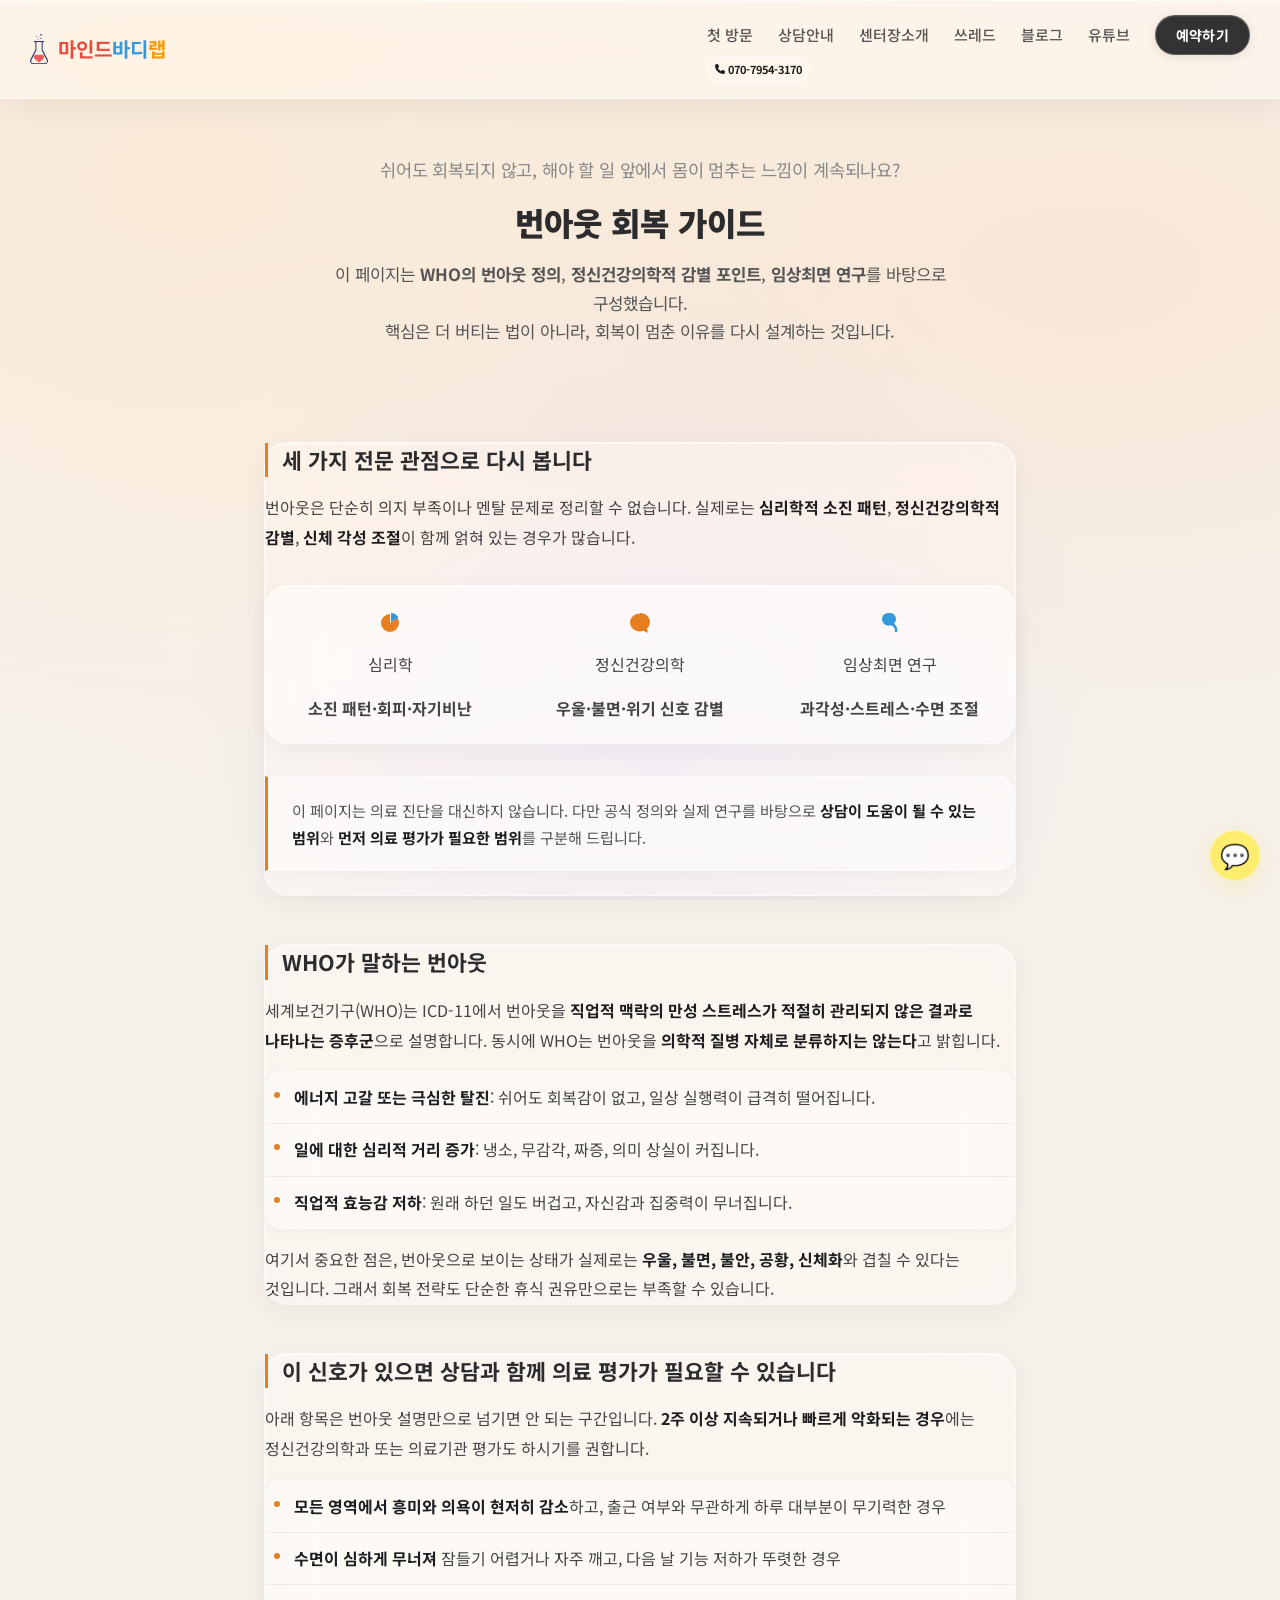
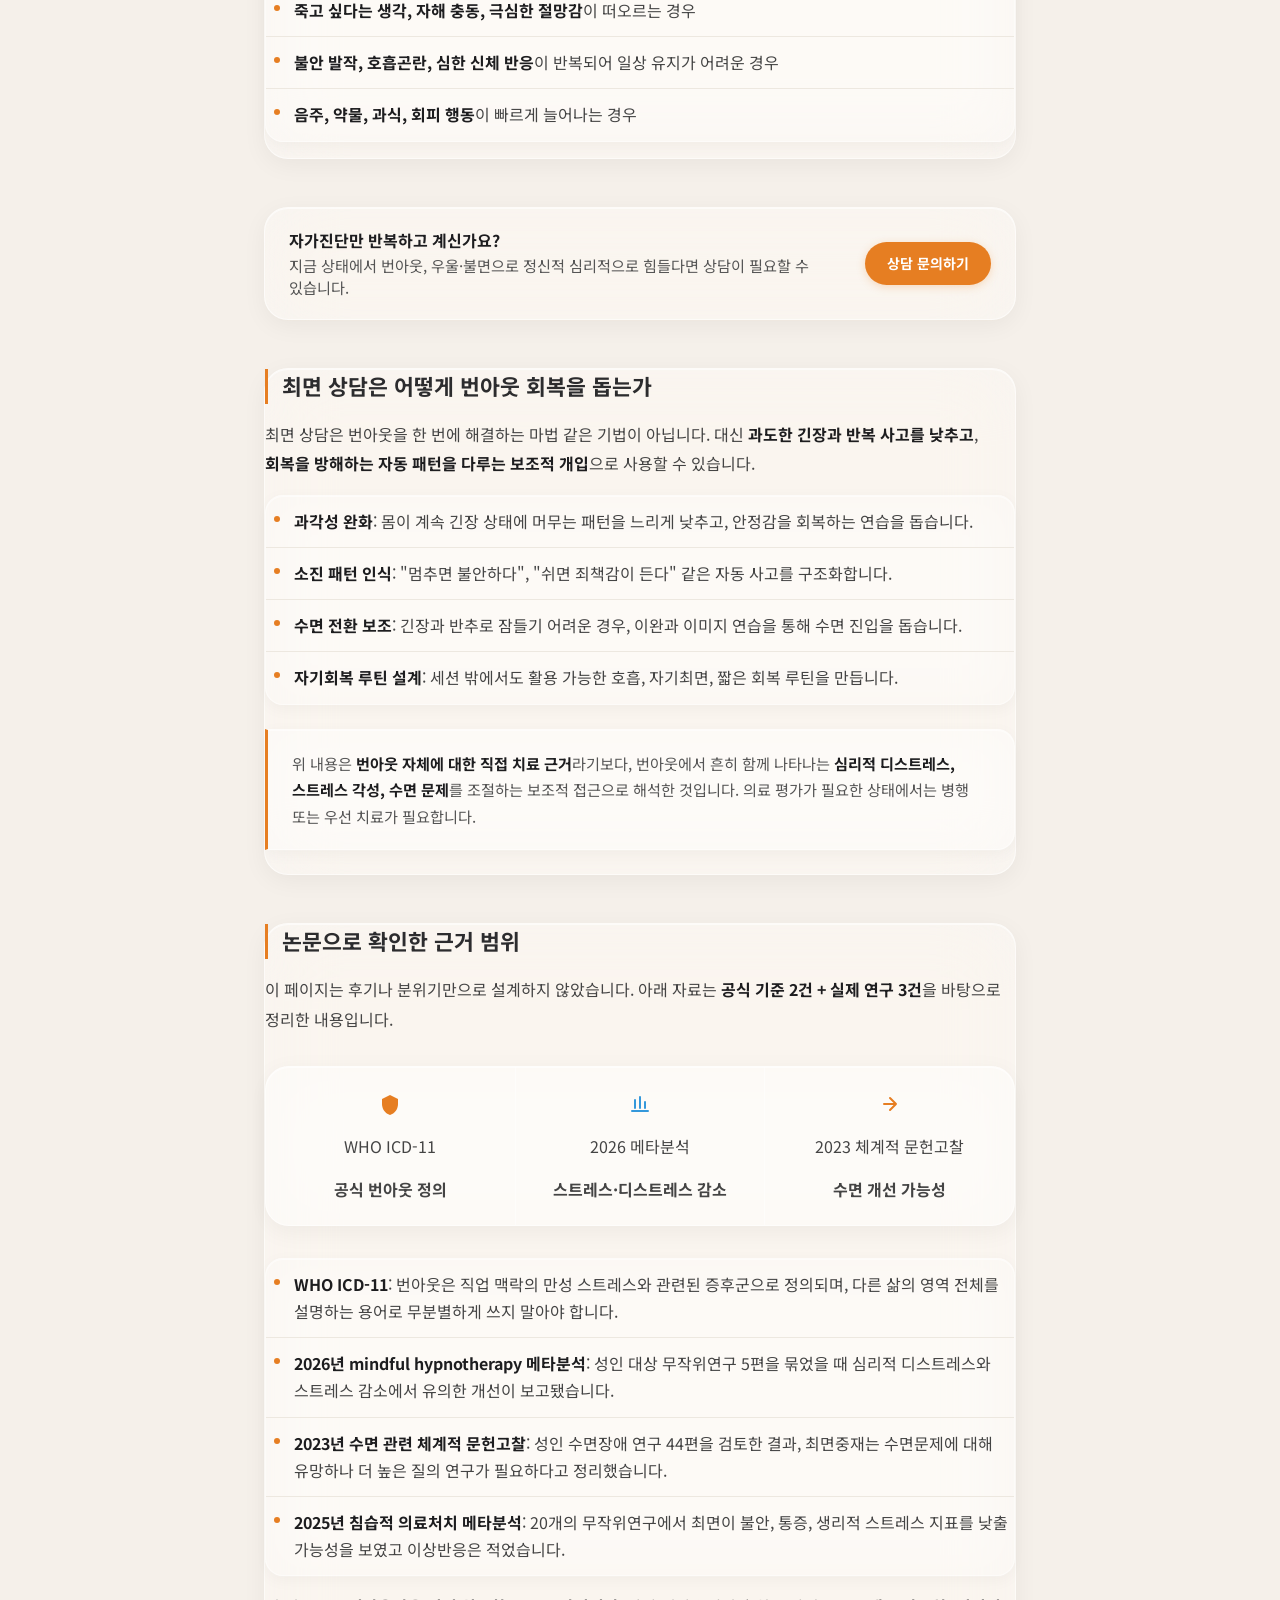
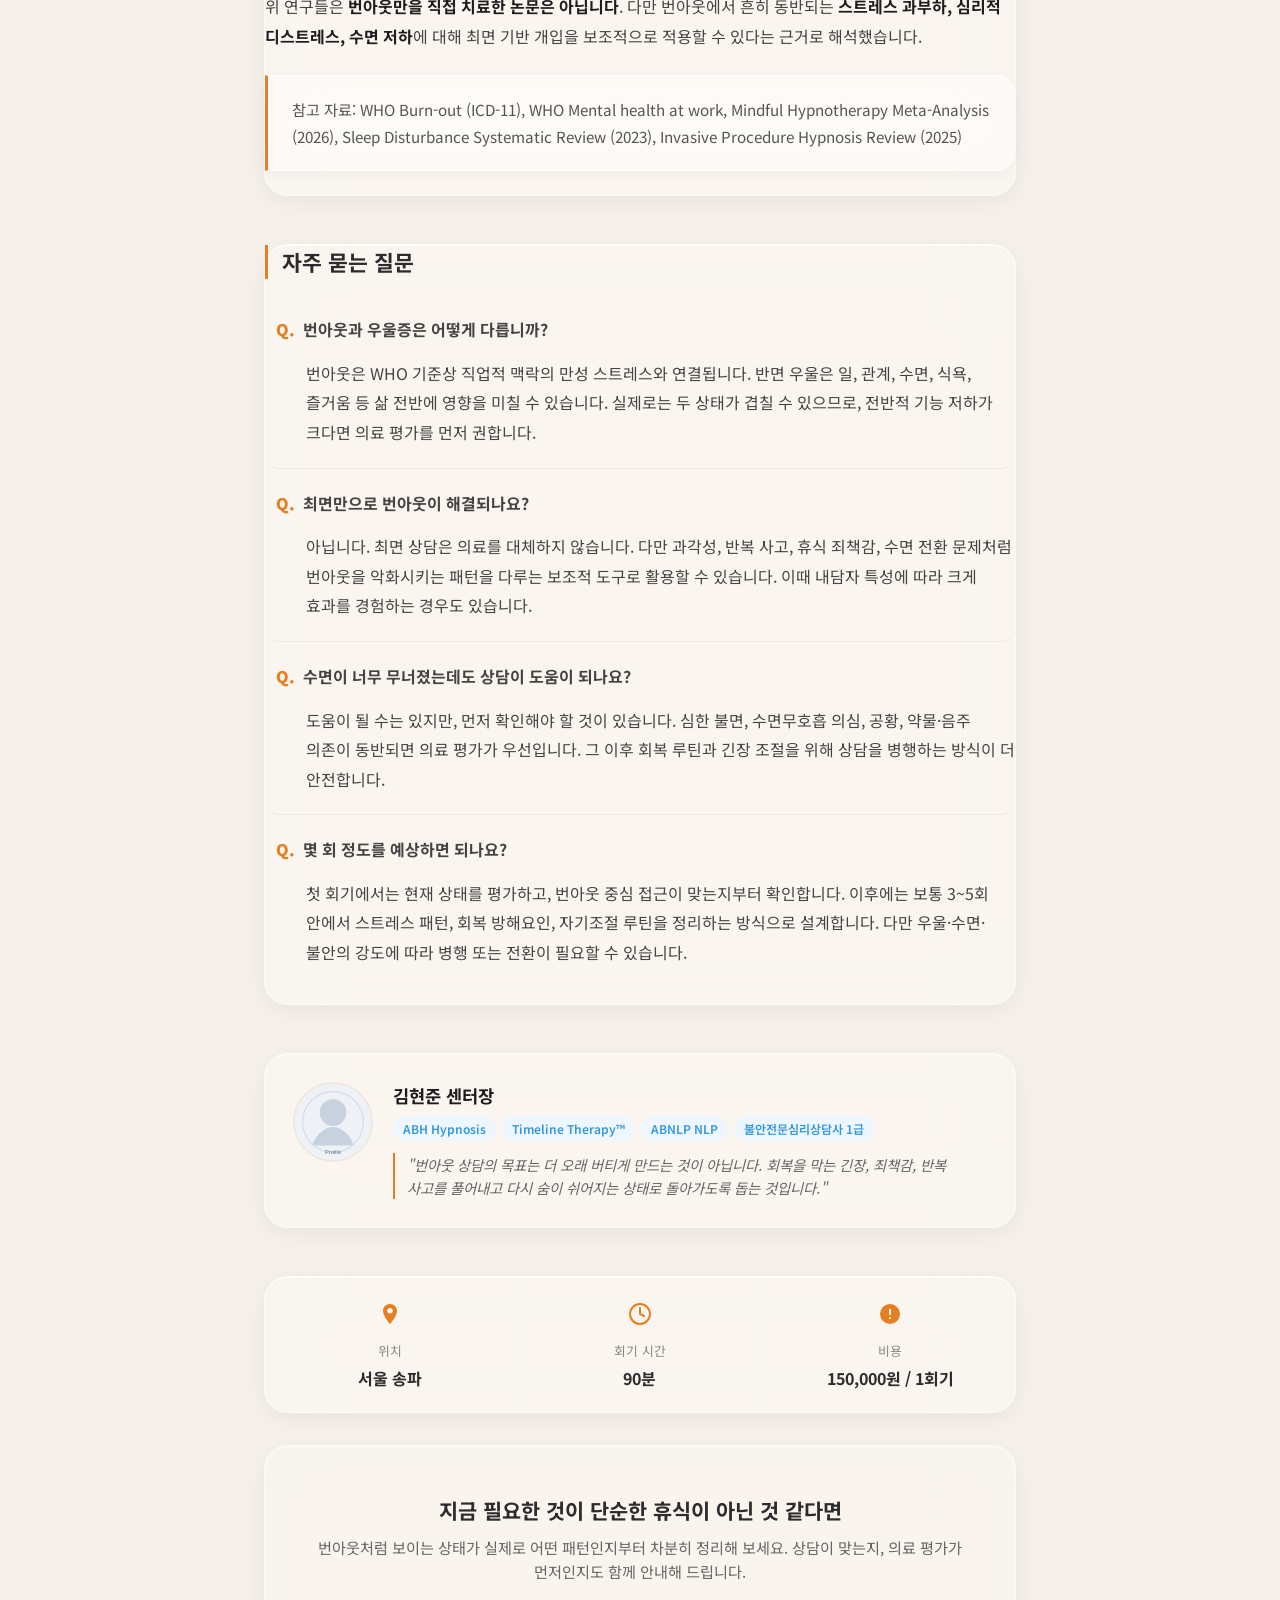
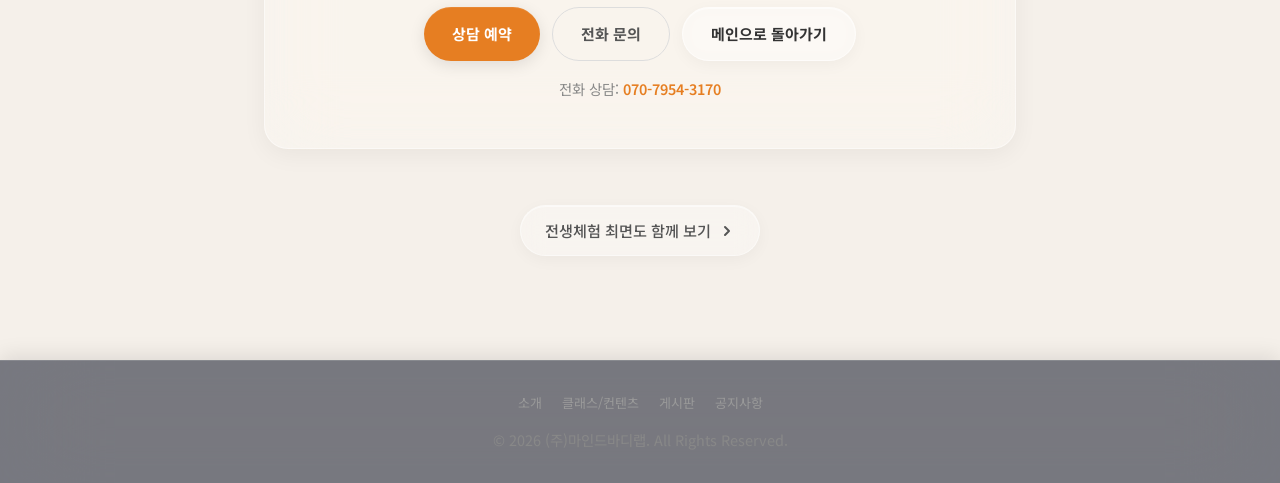
==== commit c8660693: "Add files via upload" ====
--- a/burnout/index.html
+++ b/burnout/index.html
@@ -175,6 +175,7 @@
                     <li><a href="/#conversion-core">첫 방문</a></li>
                     <li><a href="/#guide">상담안내</a></li>
                     <li><a href="/#director">센터장소개</a></li>
+                    <li><a href="https://tinyurl.com/mvpnkxfc" target="_blank" rel="noopener" data-gnb="threds">쓰레드</a></li>
                     <li><a href="https://tinyurl.com/mrh4kwne" target="_blank" rel="noopener" data-gnb="blog">블로그</a></li>
                     <li><a href="https://tinyurl.com/5ffnfaws" target="_blank" rel="noopener" data-gnb="youtube">유튜브</a></li>
                     <li><a href="https://tinyurl.com/mwfb2zxx" target="_blank" rel="noopener" class="gnb-cta-btn" data-cta="gnb_reserve">예약하기</a></li>
@@ -201,6 +202,7 @@
                 <li><a href="/#guide">상담안내</a></li>
                 <li><a href="/#director">센터장소개</a></li>
                 <li class="mobile-nav-divider" role="separator"></li>
+                <li><a href="https://tinyurl.com/58tp8rtr" target="_blank" rel="noopener" data-gnb="threads">쓰레드 <span class="external-icon" aria-label="새 탭에서 열기">↗</span></a></li>
                 <li><a href="https://tinyurl.com/8smeynp4" target="_blank" rel="noopener" data-gnb="blog">블로그 <span class="external-icon" aria-label="새 탭에서 열기">↗</span></a></li>
                 <li><a href="https://tinyurl.com/5ffnfaws" target="_blank" rel="noopener" data-gnb="youtube">유튜브 <span class="external-icon" aria-label="새 탭에서 열기">↗</span></a></li>
                 <li><a href="https://tinyurl.com/44rtrms7" target="_blank" rel="noopener" class="gnb-cta-btn" data-cta="mobile_gnb_reserve">예약하기</a></li>
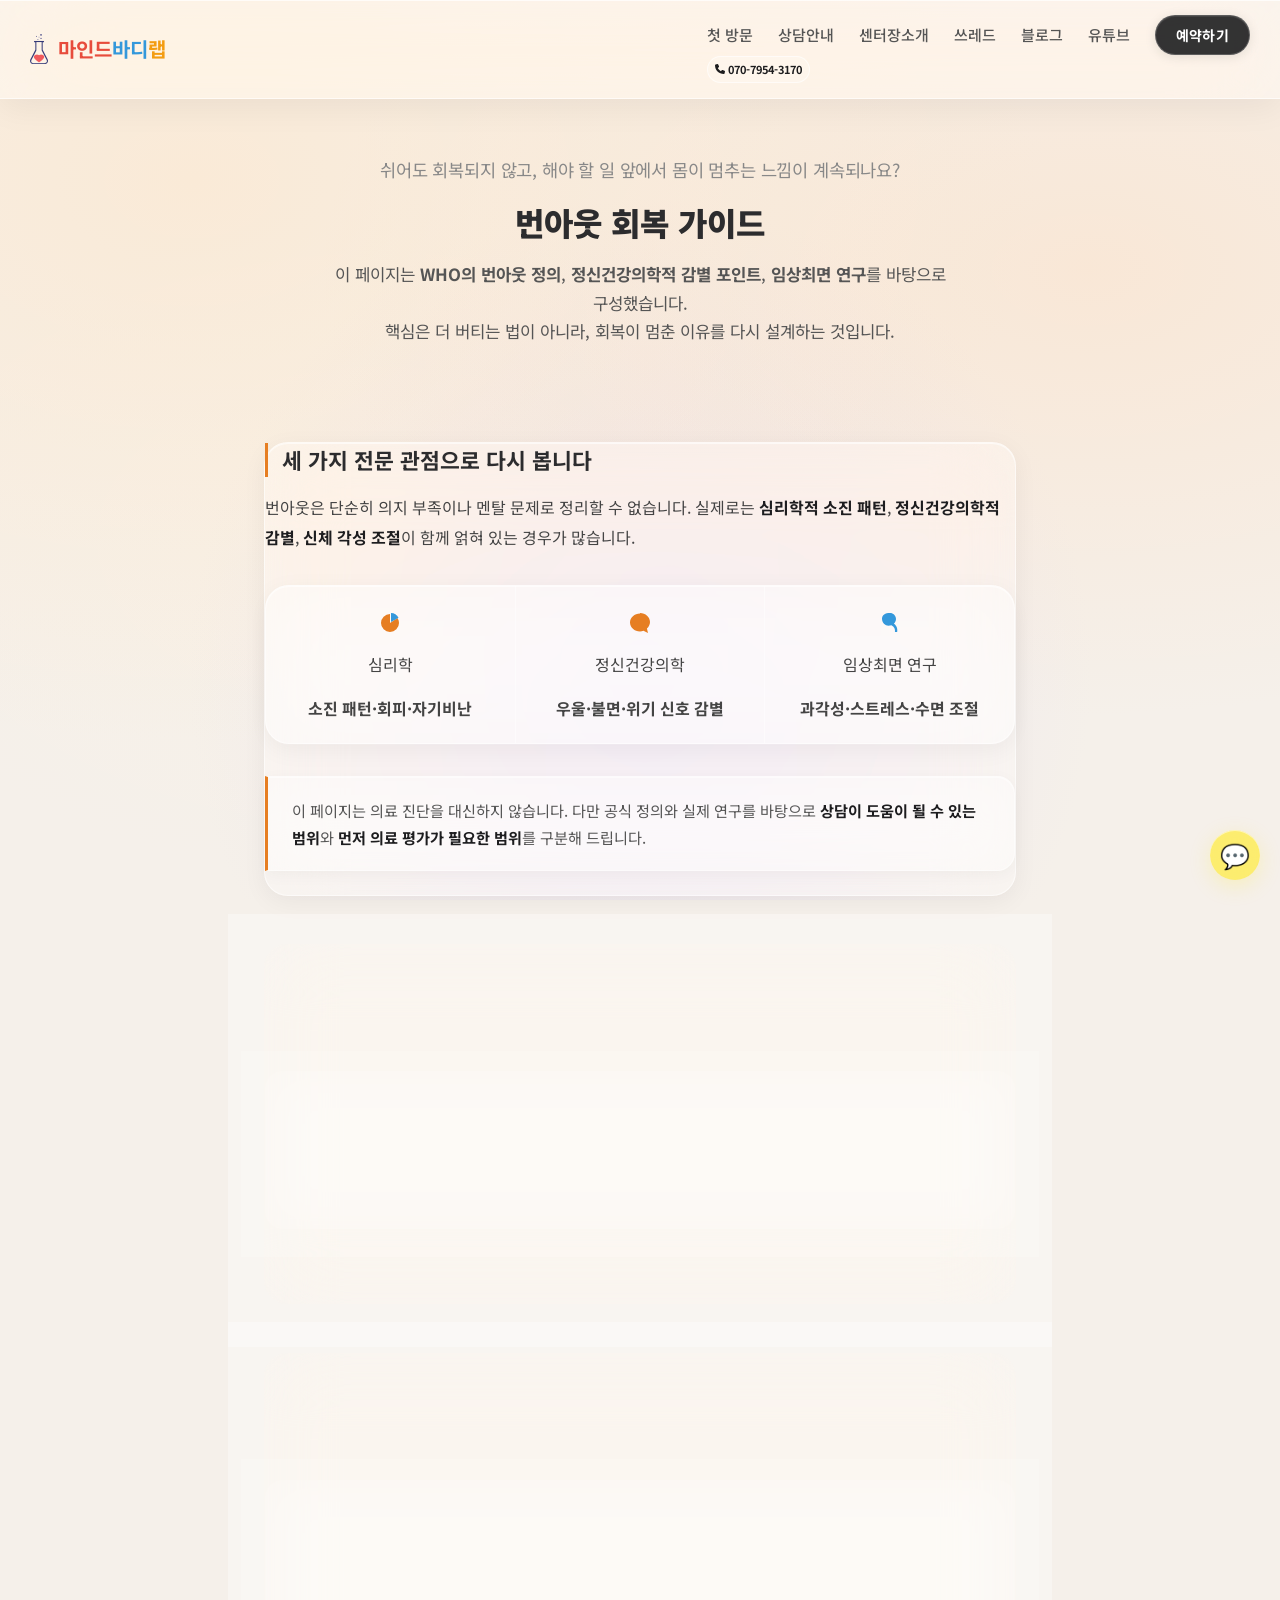
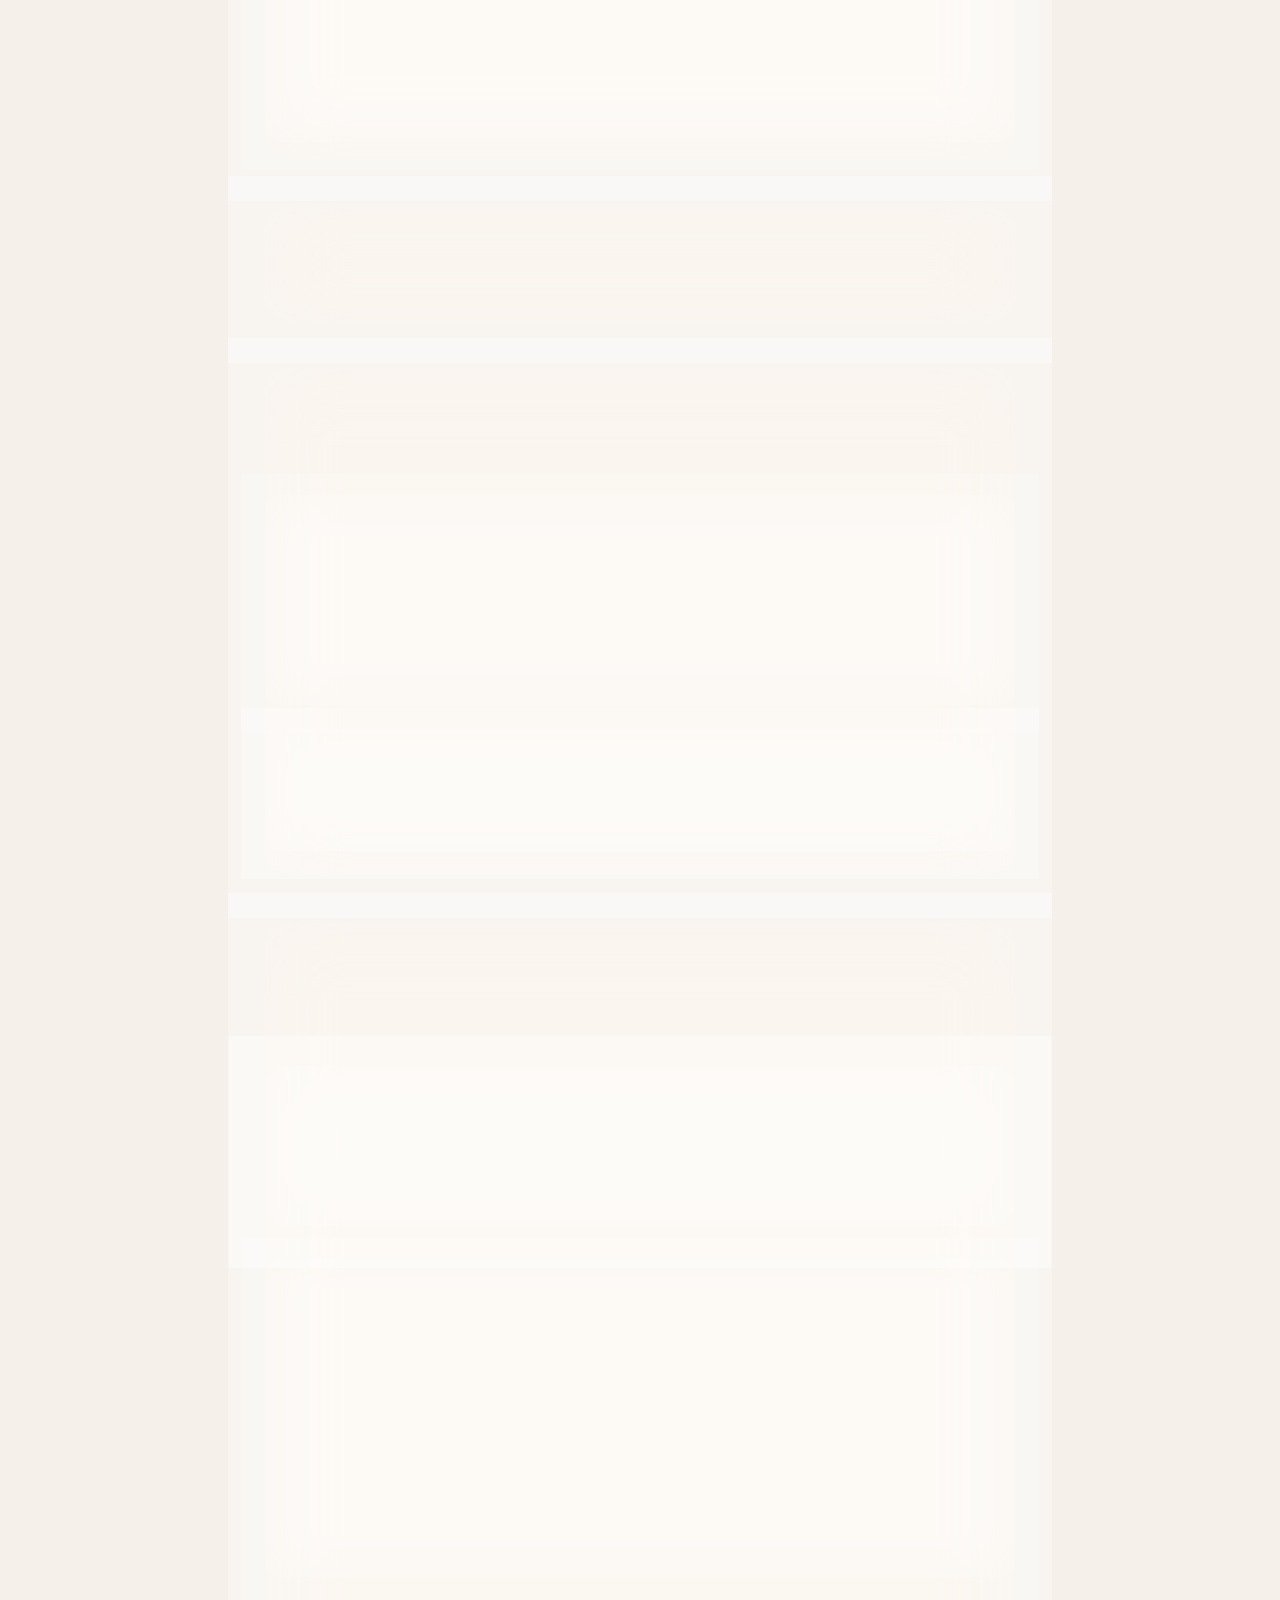
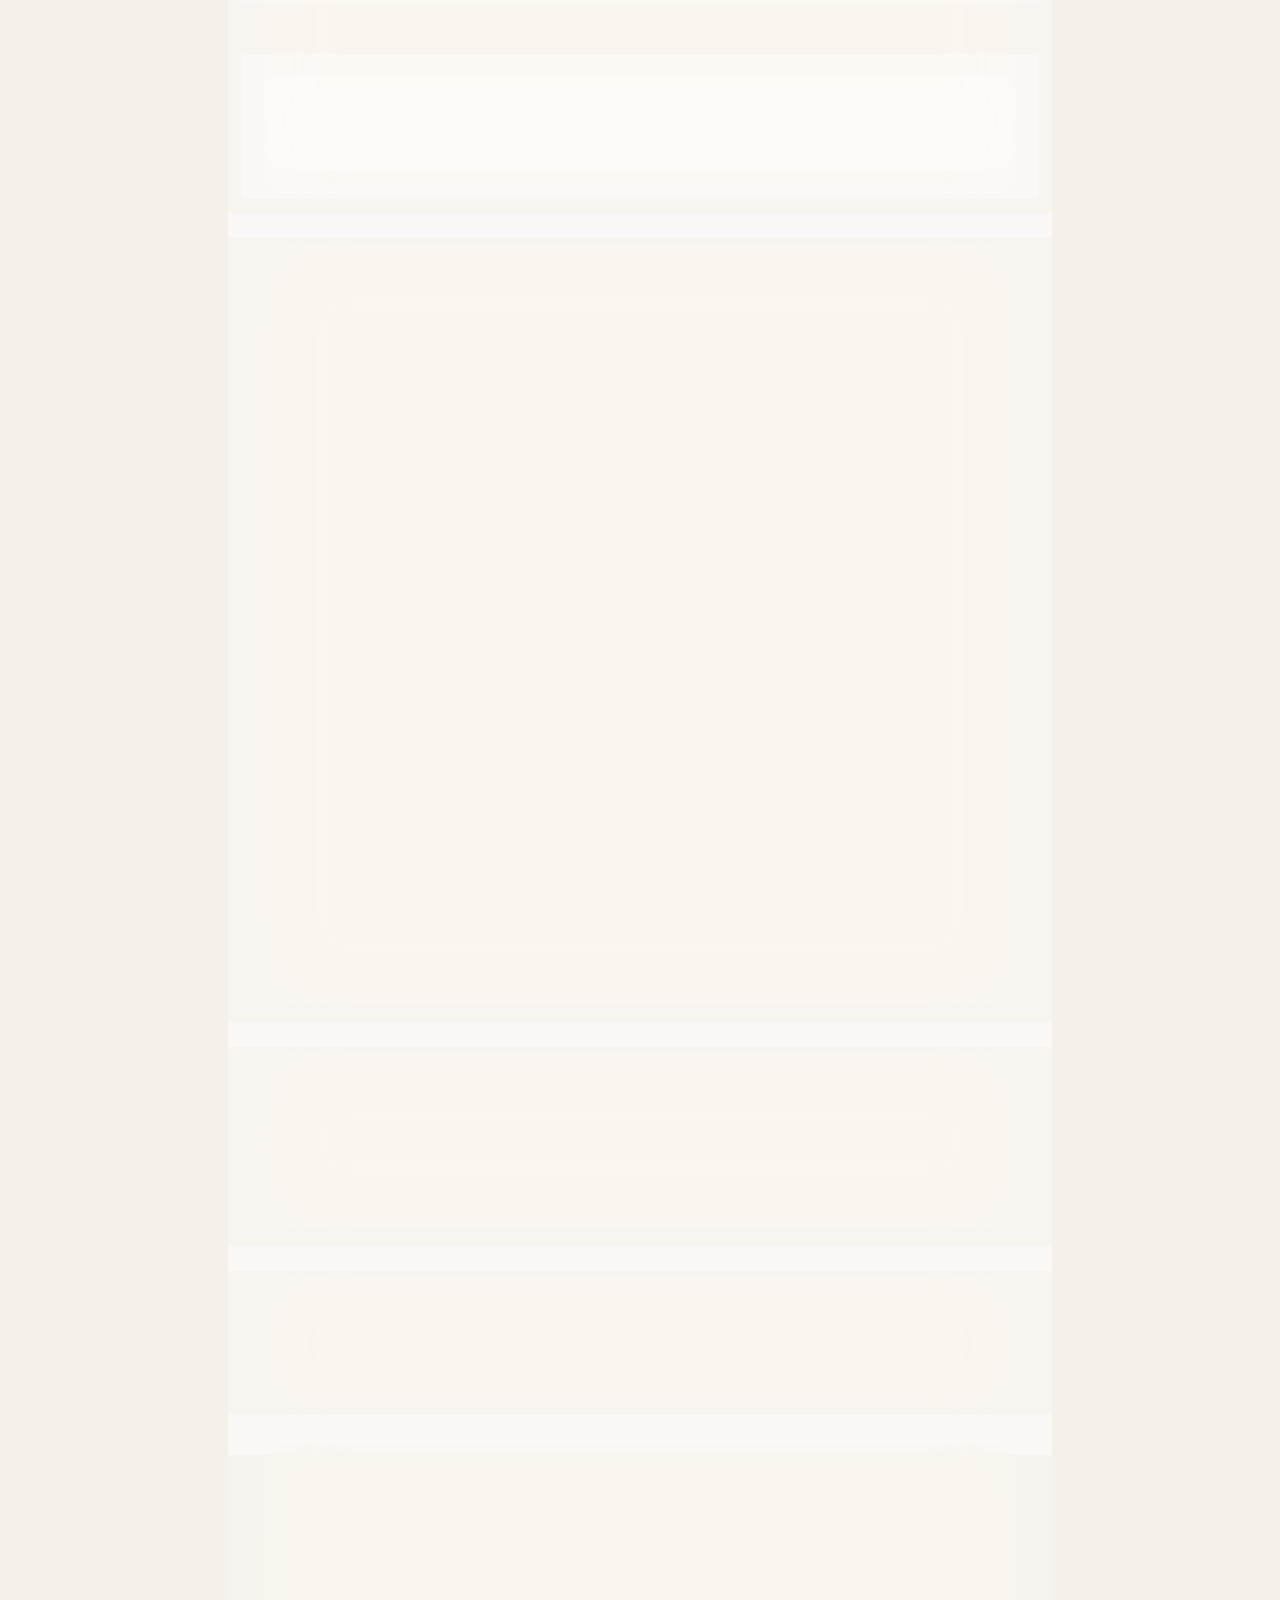
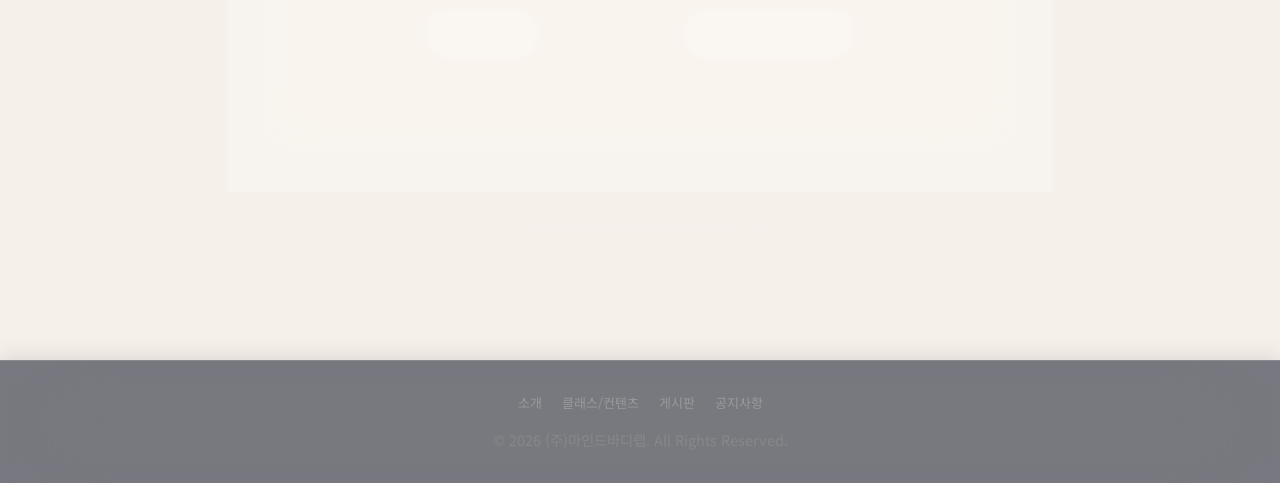
==== commit 2dad6857: "Add files via upload" ====
--- a/burnout/index.html
+++ b/burnout/index.html
@@ -2,6 +2,14 @@
 <html lang="ko">
 
 <head>
+    <!-- Google Tag Manager -->
+    <script>(function(w,d,s,l,i){w[l]=w[l]||[];w[l].push({'gtm.start':
+    new Date().getTime(),event:'gtm.js'});var f=d.getElementsByTagName(s)[0],
+    j=d.createElement(s),dl=l!='dataLayer'?'&l='+l:'';j.async=true;j.src=
+    'https://www.googletagmanager.com/gtm.js?id='+i+dl;f.parentNode.insertBefore(j,f);
+    })(window,document,'script','dataLayer','GTM-NXVLC5NW');</script>
+    <!-- End Google Tag Manager -->
+
     <!-- Google tag (gtag.js) -->
     <script async src="https://www.googletagmanager.com/gtag/js?id=G-MT1JPHGLQJ"></script>
     <script>
@@ -155,9 +163,11 @@
 </head>
 
 <body class="subpage-warm">
+    <!-- Google Tag Manager (noscript) -->
+    <noscript><iframe src="https://www.googletagmanager.com/ns.html?id=GTM-NXVLC5NW"
+    height="0" width="0" style="display:none;visibility:hidden"></iframe></noscript>
+    <!-- End Google Tag Manager (noscript) -->
     <a href="#main-content" class="skip-link">본문으로 바로가기</a>
-    <noscript><iframe src="https://www.googletagmanager.com/ns.html?id=GTM-NXVLC5NW" height="0" width="0"
-            style="display:none;visibility:hidden"></iframe></noscript>
 
     <header>
         <div class="header-left">
@@ -541,13 +551,6 @@
     <a href="https://tinyurl.com/mwe4anyw" target="_blank" rel="noopener" class="chat-bubble-link" data-cta="chat_bubble">
         <div class="chat-bubble">💬</div>
     </a>
-
-    <script>(function (w, d, s, l, i) {
-            w[l] = w[l] || []; w[l].push({ 'gtm.start': new Date().getTime(), event: 'gtm.js' });
-            var f = d.getElementsByTagName(s)[0], j = d.createElement(s), dl = l != 'dataLayer' ? '&l=' + l : '';
-            j.async = true; j.src = 'https://www.googletagmanager.com/gtm.js?id=' + i + dl;
-            f.parentNode.insertBefore(j, f);
-        })(window, document, 'script', 'dataLayer', 'GTM-NXVLC5NW');</script>
 
     <script>
         (function () {
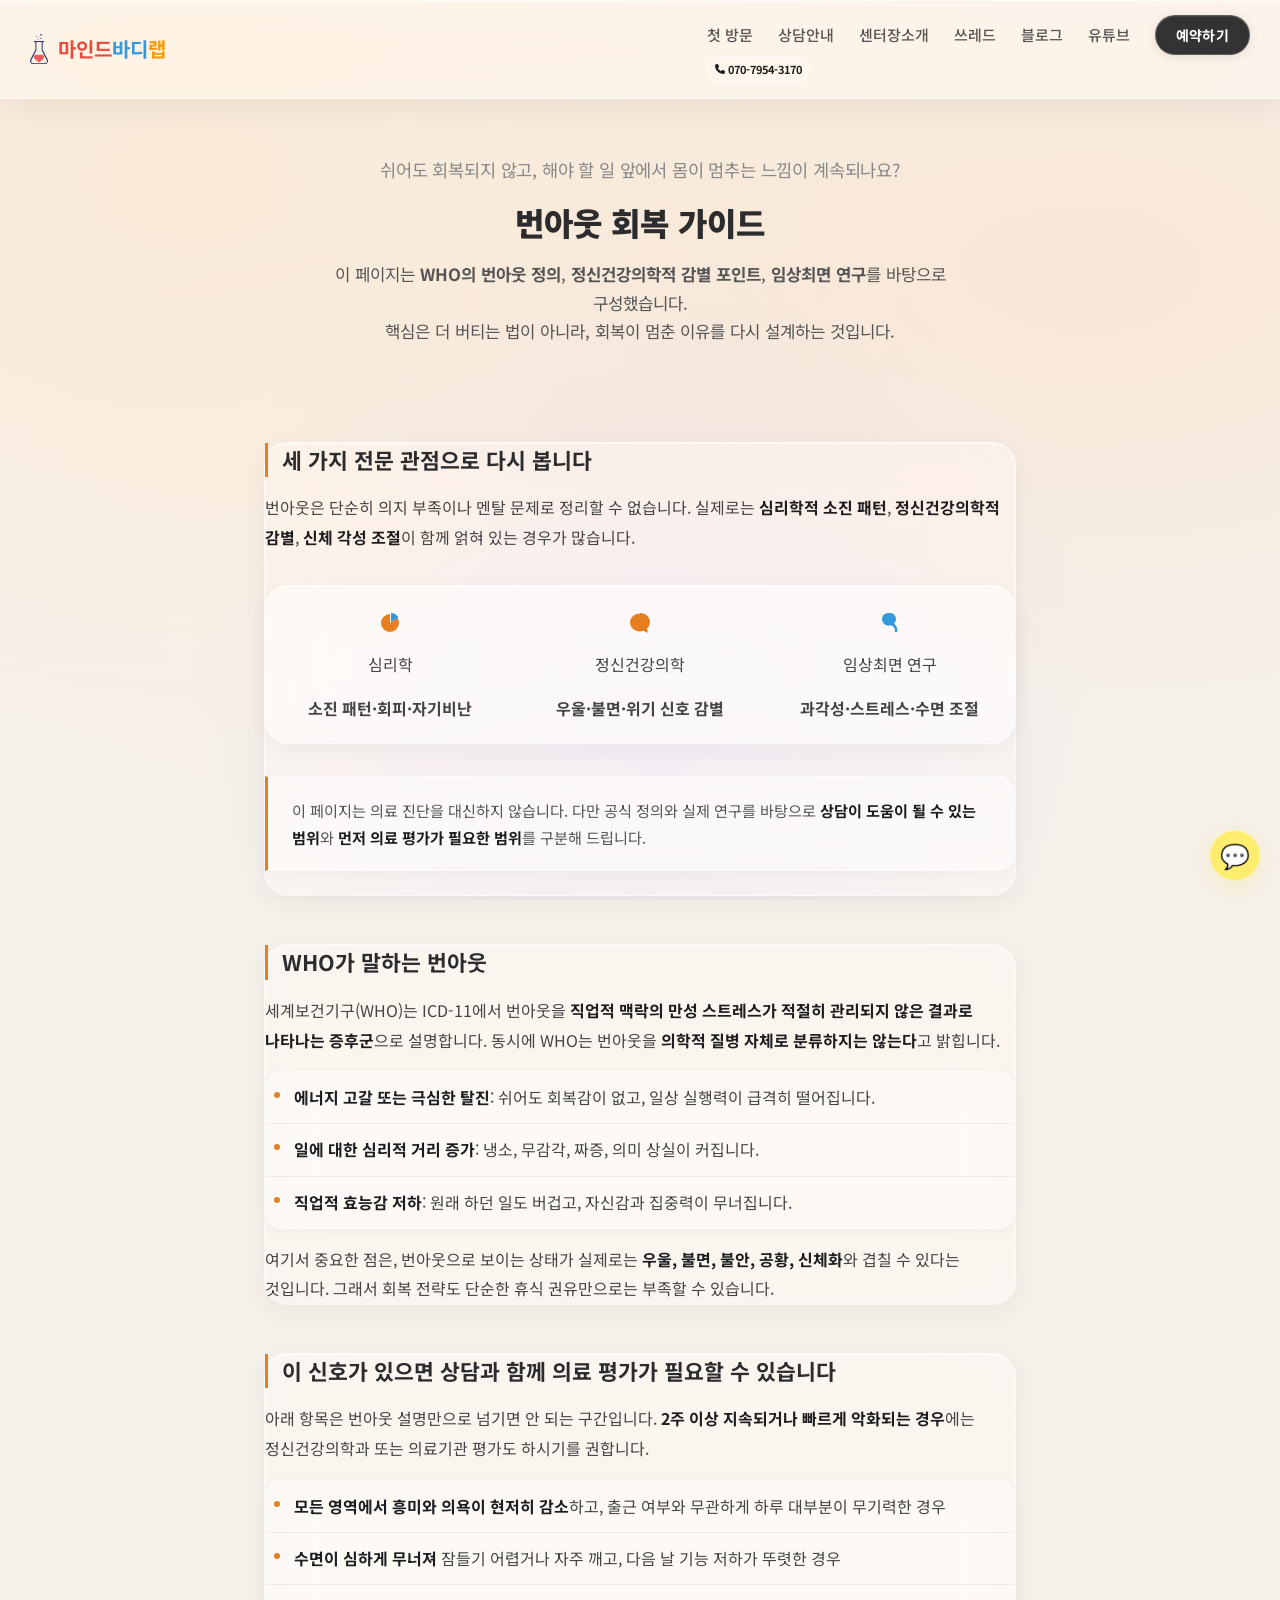
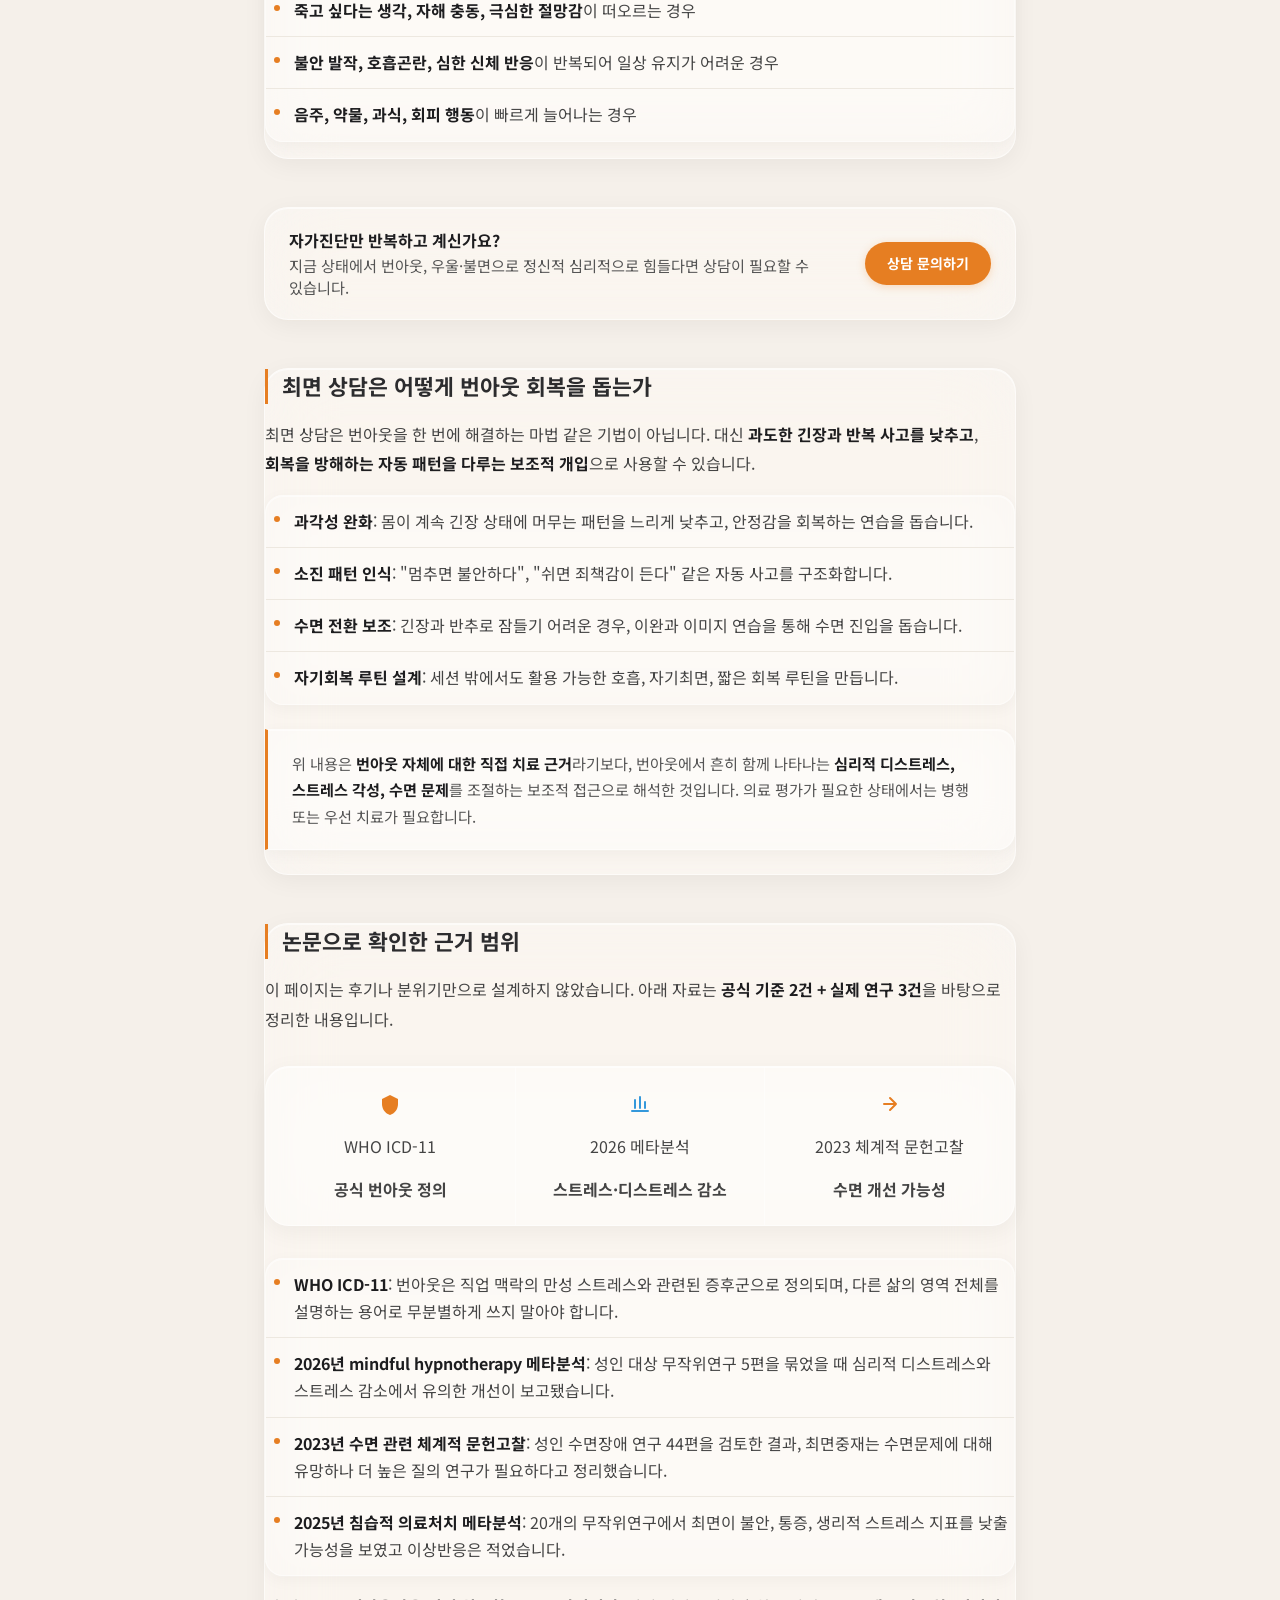
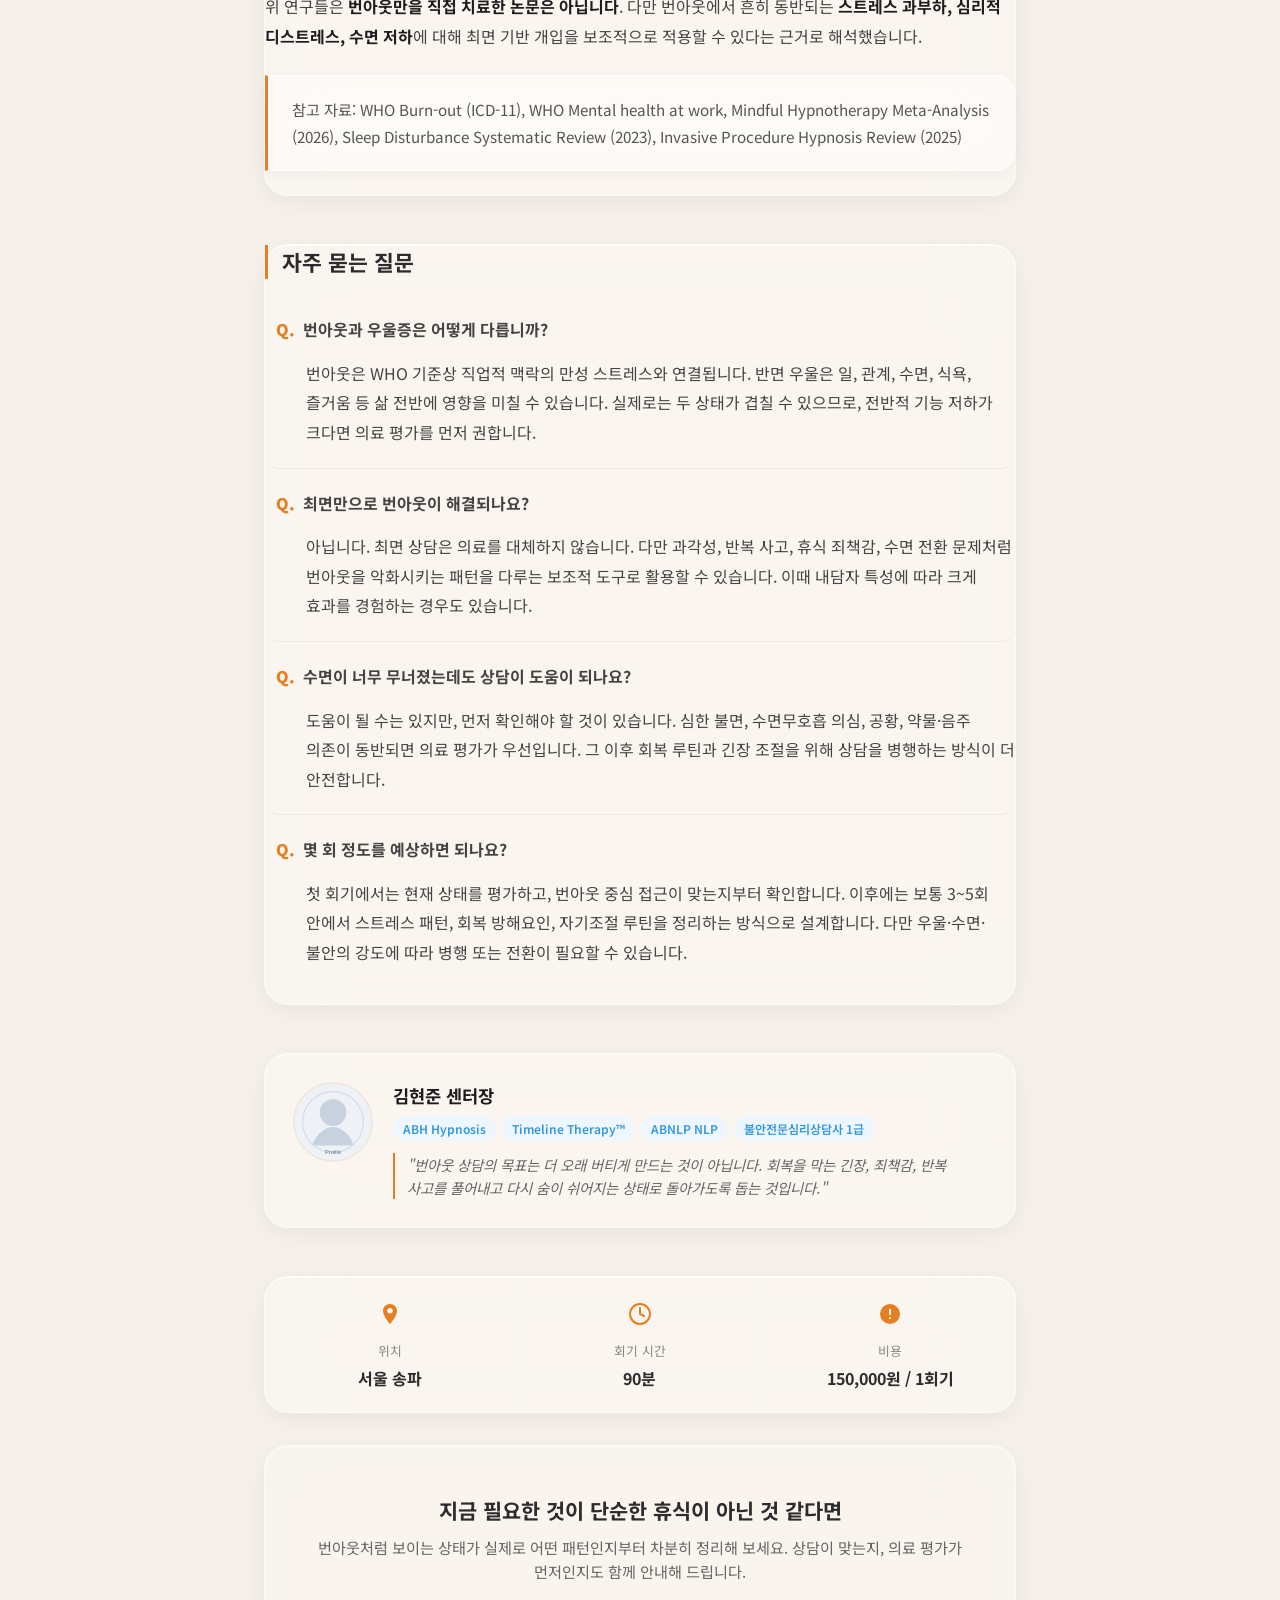
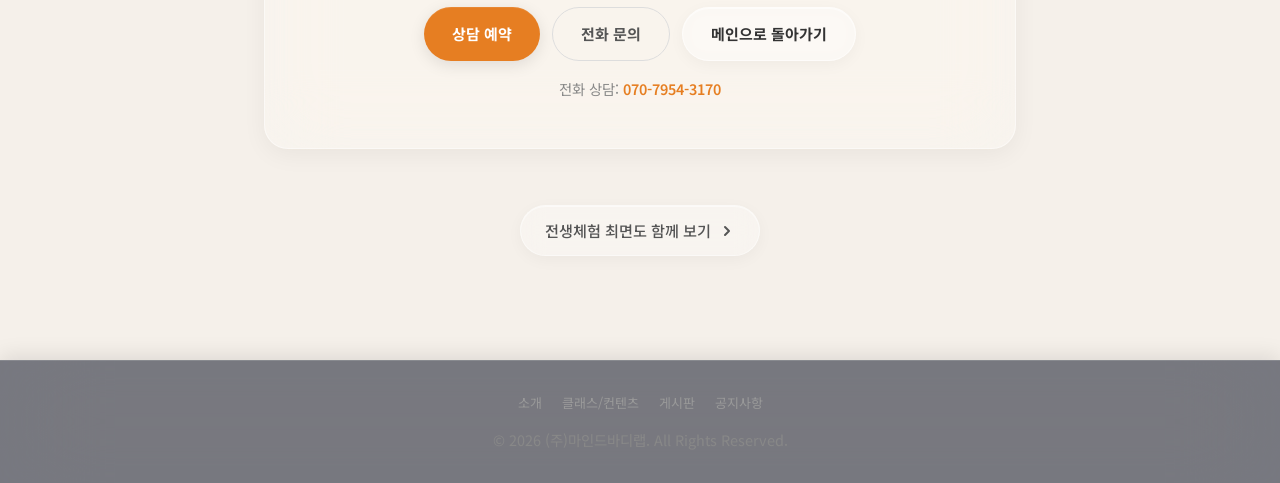
==== commit 6baa4c66: "Add files via upload" ====
--- a/burnout/index.html
+++ b/burnout/index.html
@@ -629,6 +629,9 @@
             });
         })();
     </script>
+
+    <!-- Link Tracker (site id=1) -->
+    <script async src="https://link-tracker-production-22d5.up.railway.app/static/js/lt.js" data-site="1"></script>
 </body>
 
 </html>
--- a/css/styles.css
+++ b/css/styles.css
@@ -1407,4 +1407,95 @@
     }
 }
 
+/* ============================================
+   [T1-02] 2차 신뢰 — 전문성 근거 블록
+   ============================================ */
+.core-trust-block {
+    margin-top: 16px;
+    padding: 18px;
+    border: 1px solid #e5e7eb;
+    border-radius: 12px;
+    background: #f8fafc;
+    text-align: center;
+}
+
+.core-trust-block__images {
+    display: flex;
+    justify-content: center;
+    align-items: center;
+    gap: 12px;
+    flex-wrap: wrap;
+    margin-bottom: 12px;
+}
+
+.core-trust-block__images img {
+    flex: 1 1 0;
+    min-width: 0;
+    aspect-ratio: 3 / 2;
+    object-fit: cover;
+    border-radius: 8px;
+    border: 1px solid #e0e0e0;
+}
+
+.core-trust-block__text {
+    font-size: 14px;
+    line-height: 1.6;
+    color: #4b5563;
+    margin: 0 0 8px;
+}
+
+.core-trust-block__link {
+    display: inline-block;
+    color: #0b63b6;
+    text-decoration: underline;
+    font-weight: 700;
+    font-size: 14px;
+}
+
+@media (max-width: 768px) {
+    .core-trust-block__images {
+        gap: 8px;
+    }
+    .core-trust-block__images img {
+        aspect-ratio: 3 / 2;
+    }
+    .core-trust-block__text {
+        font-size: 13px;
+    }
+    .core-trust-block__link {
+        font-size: 13px;
+    }
+}
+
+/* ============================================
+   [T1-03] 3차 신뢰 — 센터장 협회 사진 갤러리
+   ============================================ */
+.director-gallery {
+    display: grid;
+    grid-template-columns: repeat(2, 1fr);
+    gap: 12px;
+    margin: 1.5rem 0;
+}
+
+.director-gallery img {
+    width: 100%;
+    height: auto;
+    border-radius: 8px;
+    border: 1px solid #e0e0e0;
+    object-fit: cover;
+}
+
+/* [T1-04] 센터장 소개 하단 CTA */
+.director-cta {
+    text-align: center;
+    margin: 2rem 0 0;
+}
+
+@media (max-width: 768px) {
+    .director-gallery {
+        grid-template-columns: 1fr;
+        gap: 10px;
+    }
+}
+
 /* GlobalMIG 배너 숨김 -> css/liquid-glass.css 로 이동 */
--- a/css/styles.css
+++ b/css/styles.css
@@ -1407,4 +1407,95 @@
     }
 }
 
+/* ============================================
+   [T1-02] 2차 신뢰 — 전문성 근거 블록
+   ============================================ */
+.core-trust-block {
+    margin-top: 16px;
+    padding: 18px;
+    border: 1px solid #e5e7eb;
+    border-radius: 12px;
+    background: #f8fafc;
+    text-align: center;
+}
+
+.core-trust-block__images {
+    display: flex;
+    justify-content: center;
+    align-items: center;
+    gap: 12px;
+    flex-wrap: wrap;
+    margin-bottom: 12px;
+}
+
+.core-trust-block__images img {
+    flex: 1 1 0;
+    min-width: 0;
+    aspect-ratio: 3 / 2;
+    object-fit: cover;
+    border-radius: 8px;
+    border: 1px solid #e0e0e0;
+}
+
+.core-trust-block__text {
+    font-size: 14px;
+    line-height: 1.6;
+    color: #4b5563;
+    margin: 0 0 8px;
+}
+
+.core-trust-block__link {
+    display: inline-block;
+    color: #0b63b6;
+    text-decoration: underline;
+    font-weight: 700;
+    font-size: 14px;
+}
+
+@media (max-width: 768px) {
+    .core-trust-block__images {
+        gap: 8px;
+    }
+    .core-trust-block__images img {
+        aspect-ratio: 3 / 2;
+    }
+    .core-trust-block__text {
+        font-size: 13px;
+    }
+    .core-trust-block__link {
+        font-size: 13px;
+    }
+}
+
+/* ============================================
+   [T1-03] 3차 신뢰 — 센터장 협회 사진 갤러리
+   ============================================ */
+.director-gallery {
+    display: grid;
+    grid-template-columns: repeat(2, 1fr);
+    gap: 12px;
+    margin: 1.5rem 0;
+}
+
+.director-gallery img {
+    width: 100%;
+    height: auto;
+    border-radius: 8px;
+    border: 1px solid #e0e0e0;
+    object-fit: cover;
+}
+
+/* [T1-04] 센터장 소개 하단 CTA */
+.director-cta {
+    text-align: center;
+    margin: 2rem 0 0;
+}
+
+@media (max-width: 768px) {
+    .director-gallery {
+        grid-template-columns: 1fr;
+        gap: 10px;
+    }
+}
+
 /* GlobalMIG 배너 숨김 -> css/liquid-glass.css 로 이동 */
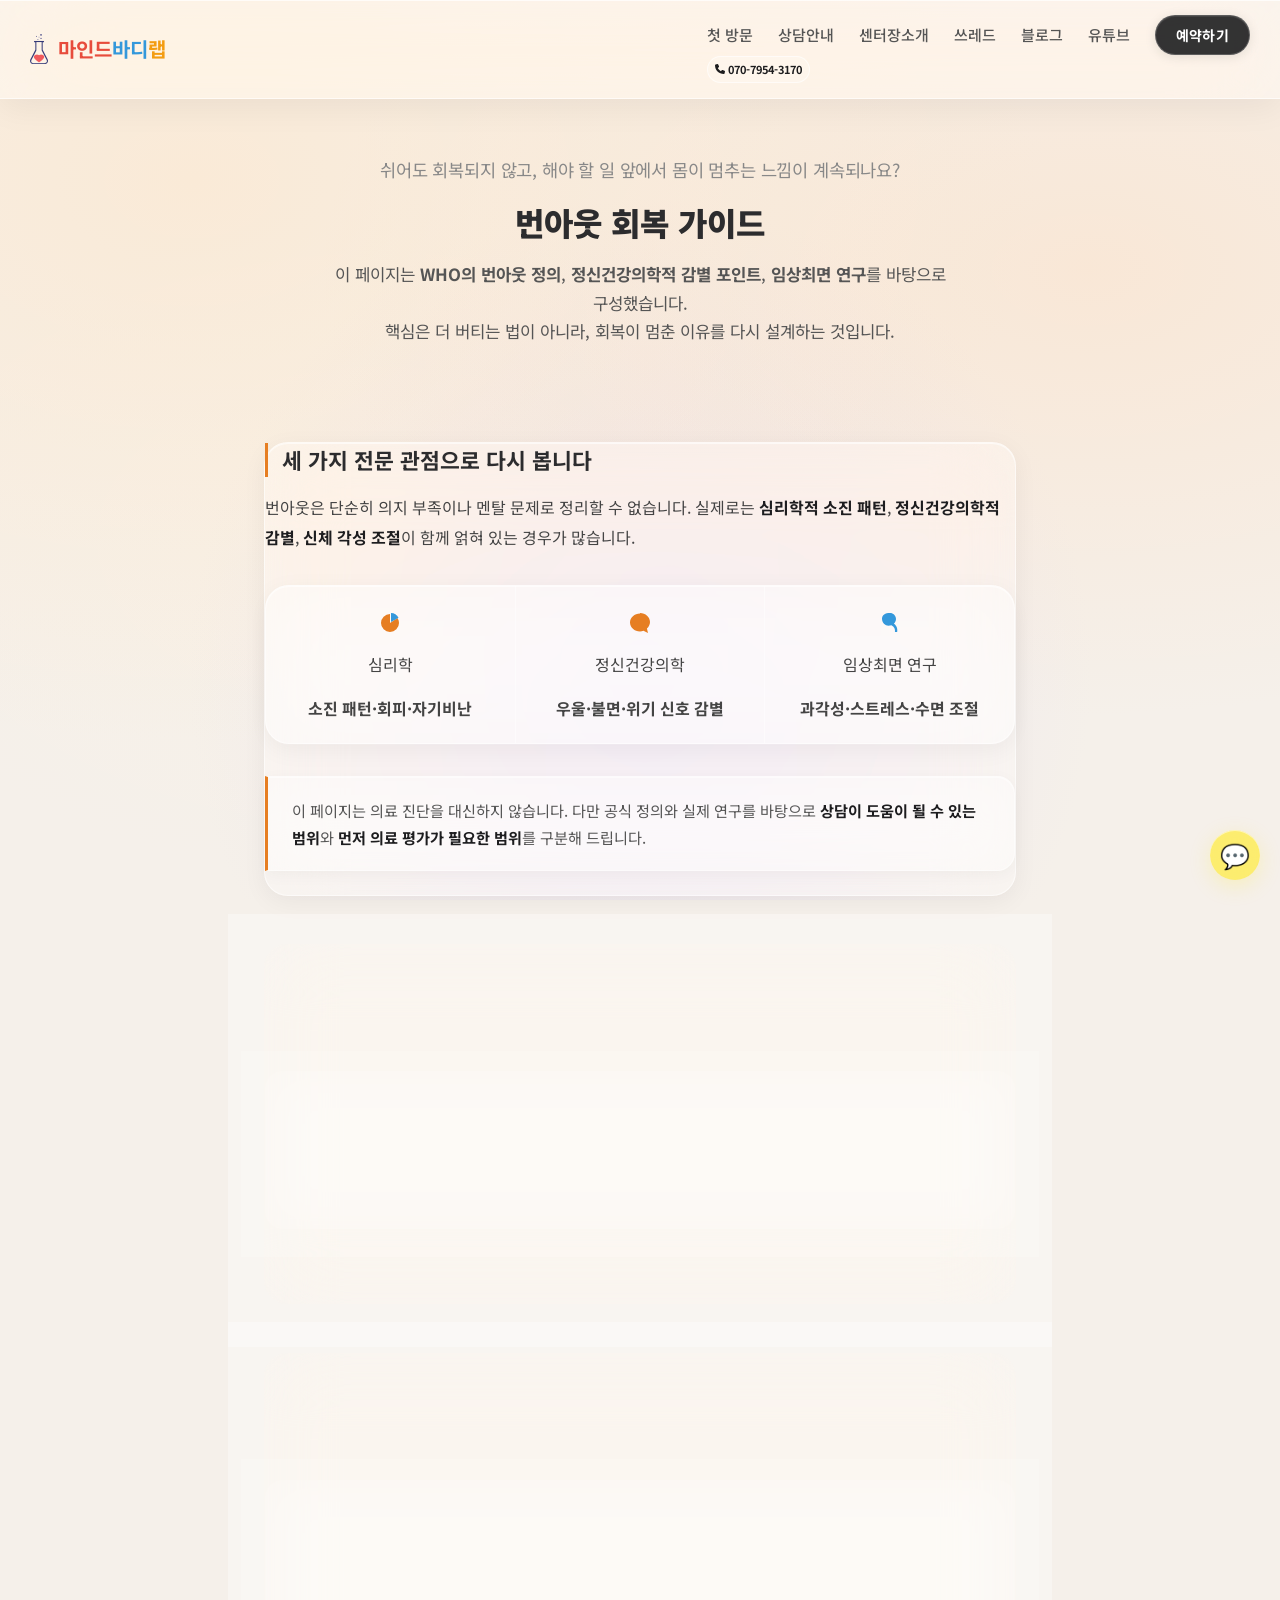
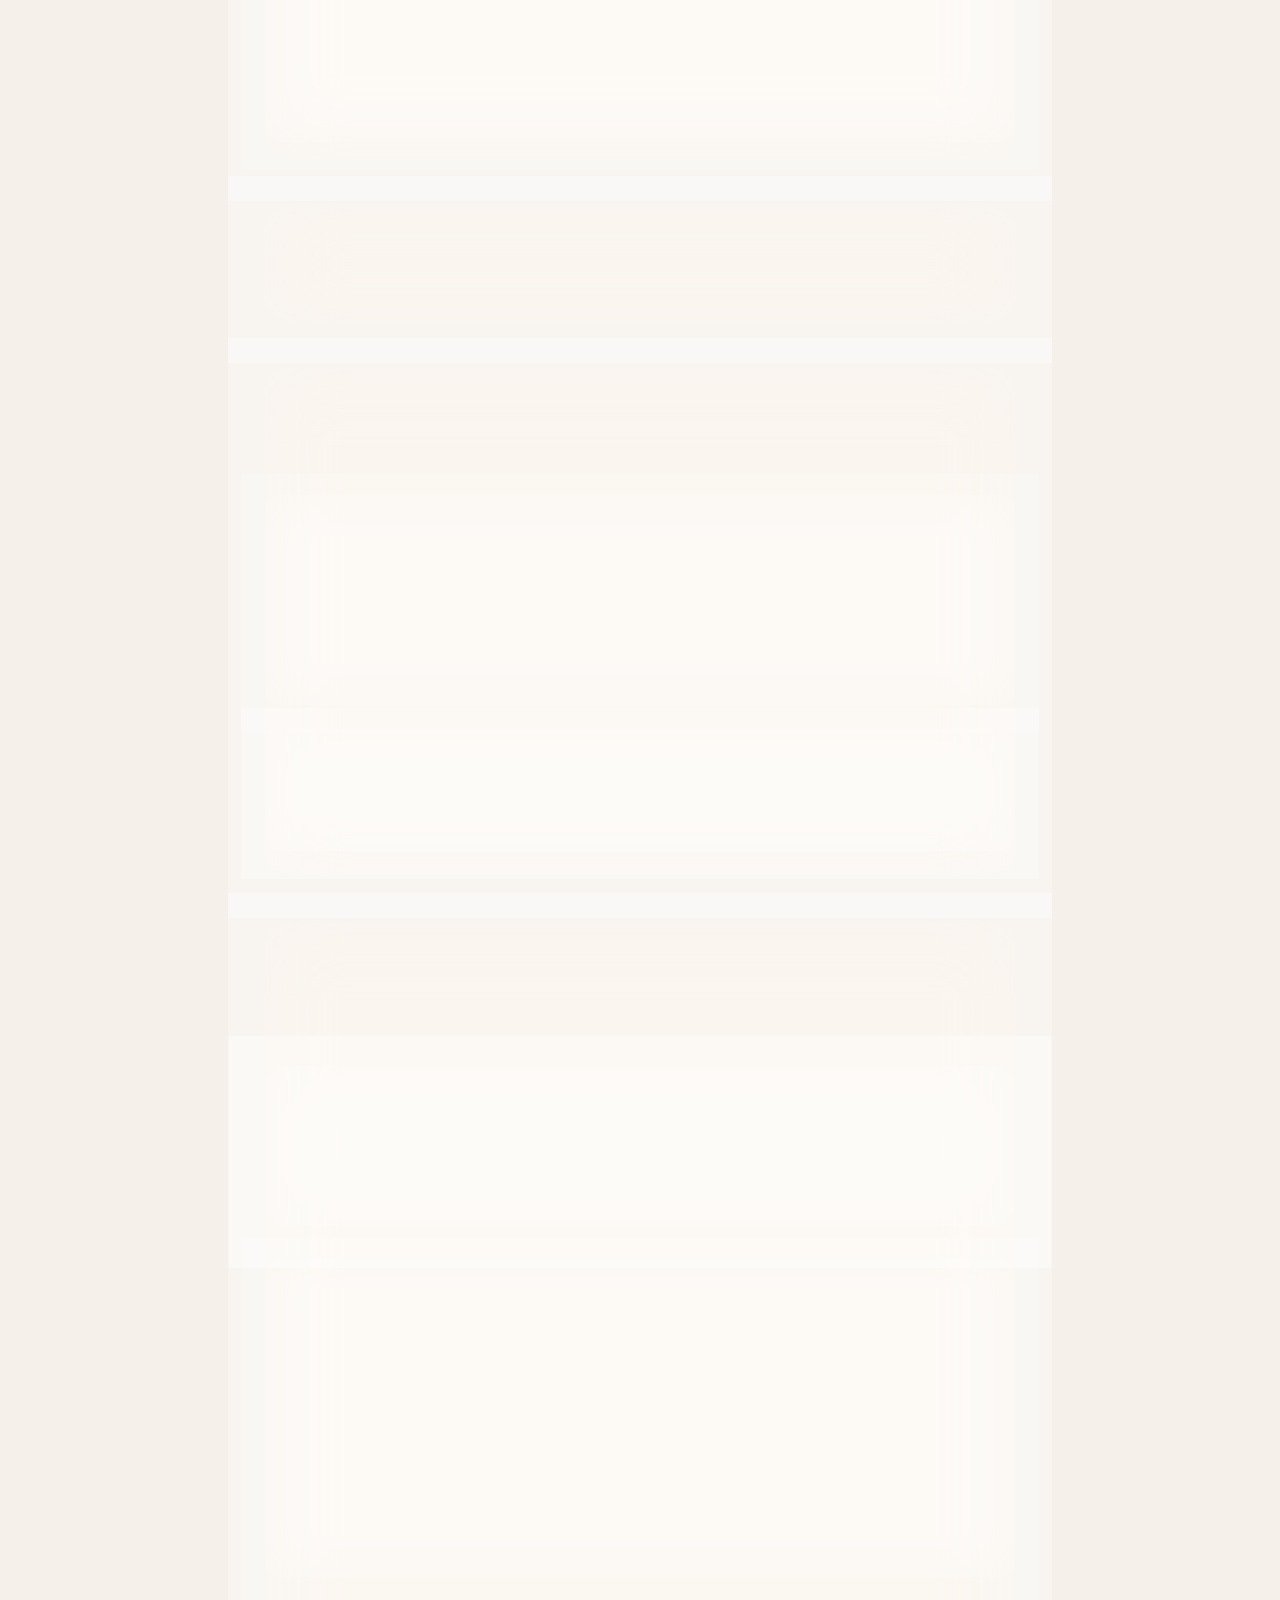
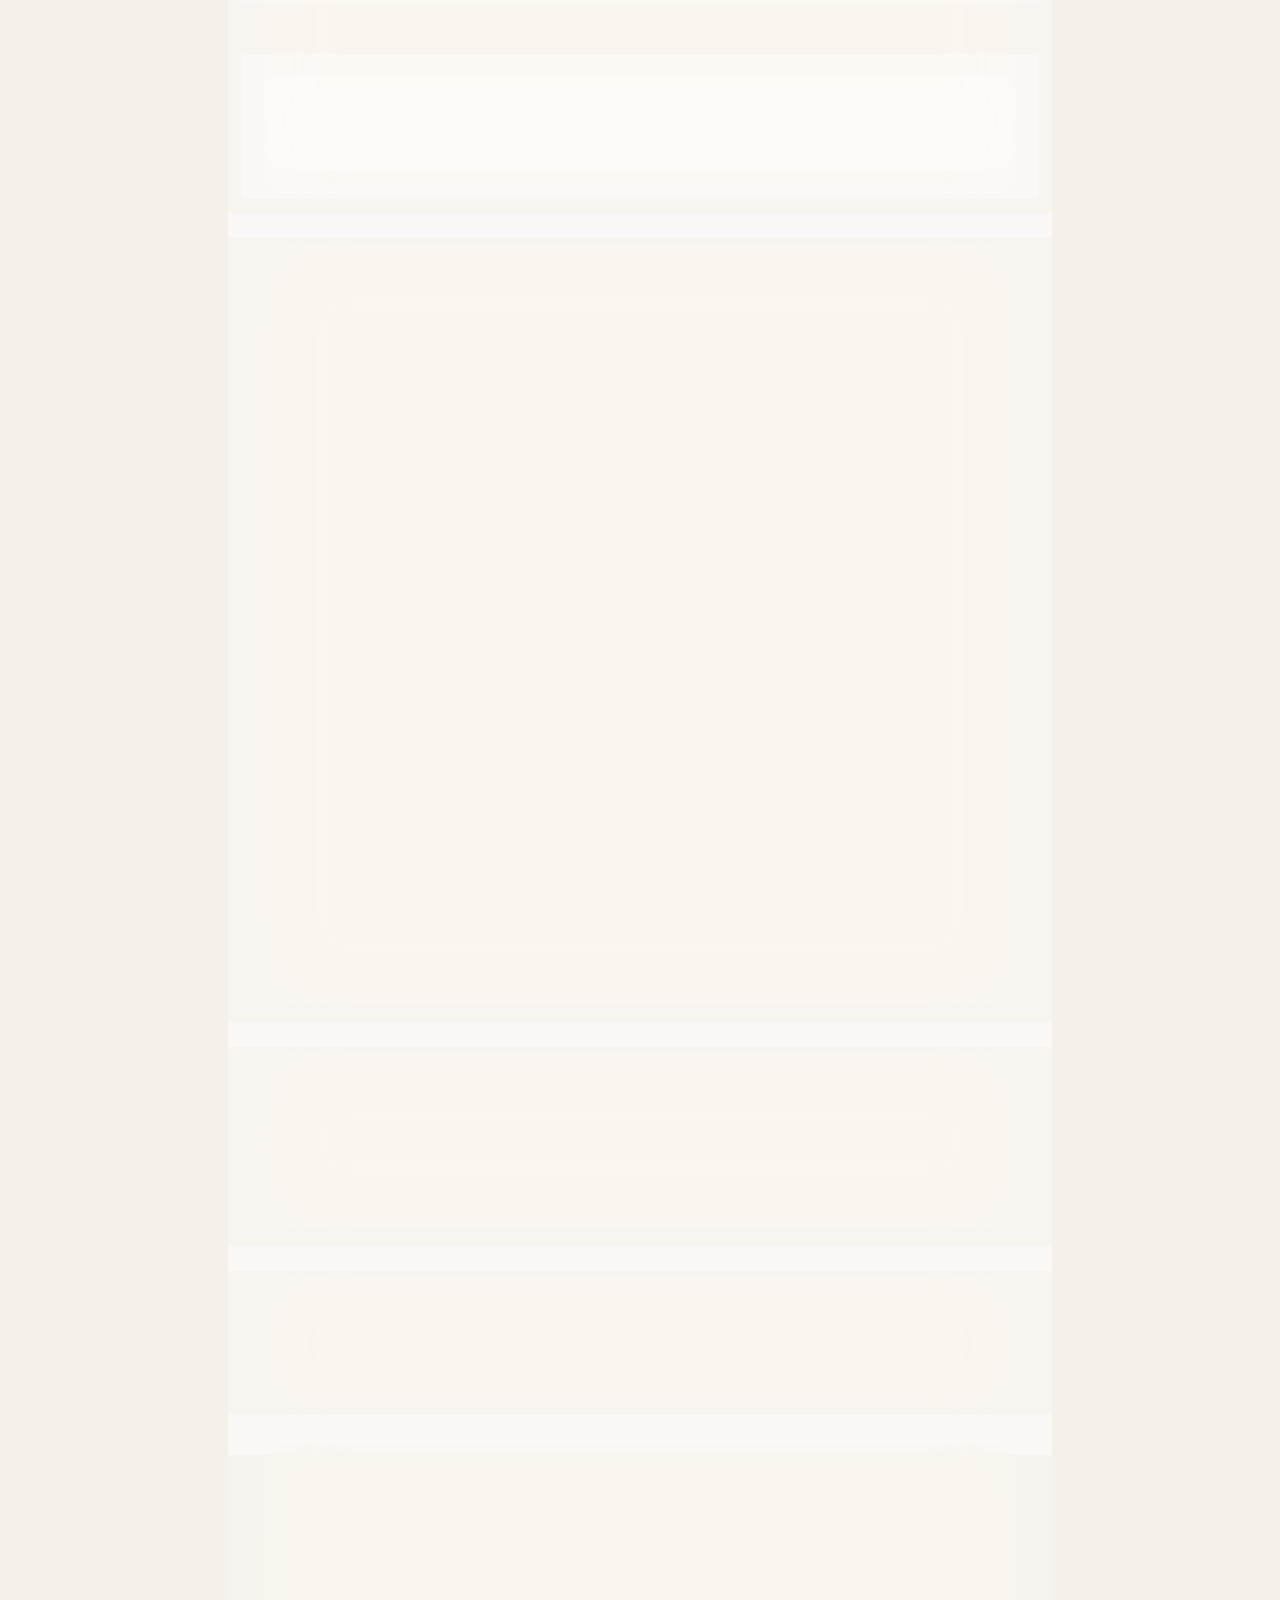
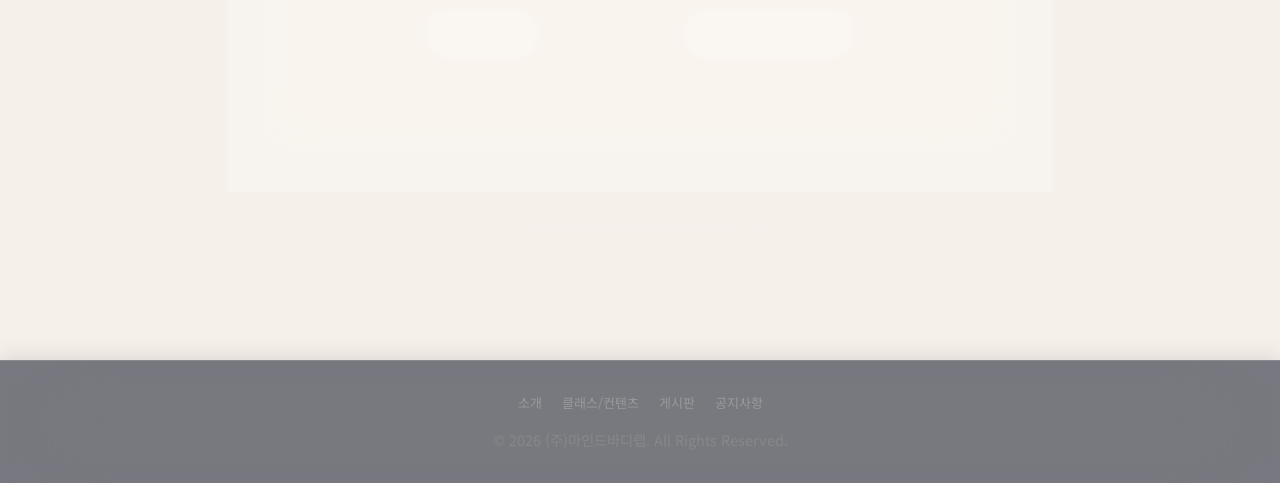
==== commit 96c42f9d: "Add files via upload" ====
--- a/burnout/index.html
+++ b/burnout/index.html
@@ -631,7 +631,7 @@
     </script>
 
     <!-- Link Tracker (site id=1) -->
-    <script async src="https://link-tracker-production-22d5.up.railway.app/static/js/lt.js" data-site="1"></script>
+    <script async src="https://link-tracker-production-22d5.up.railway.app/static/js/lt.js?v=20260513" data-site="1"></script>
 </body>
 
 </html>
